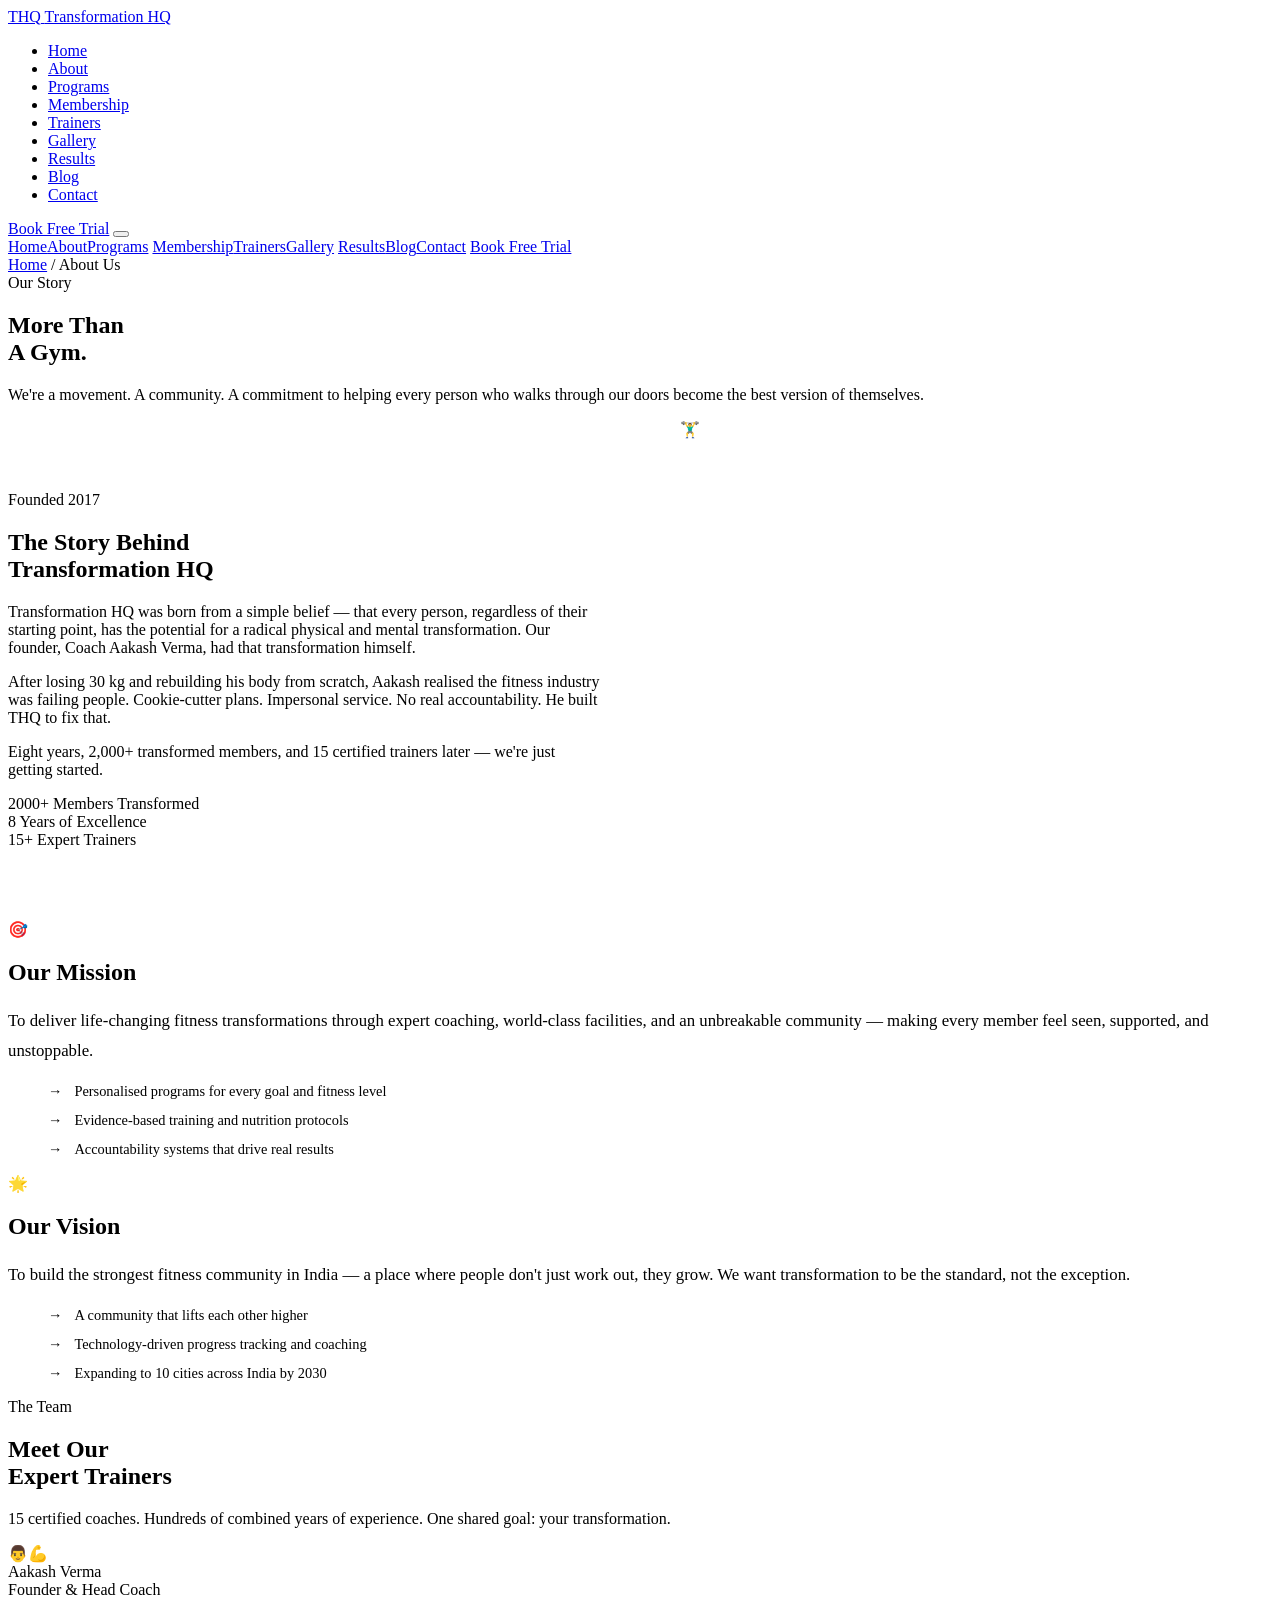
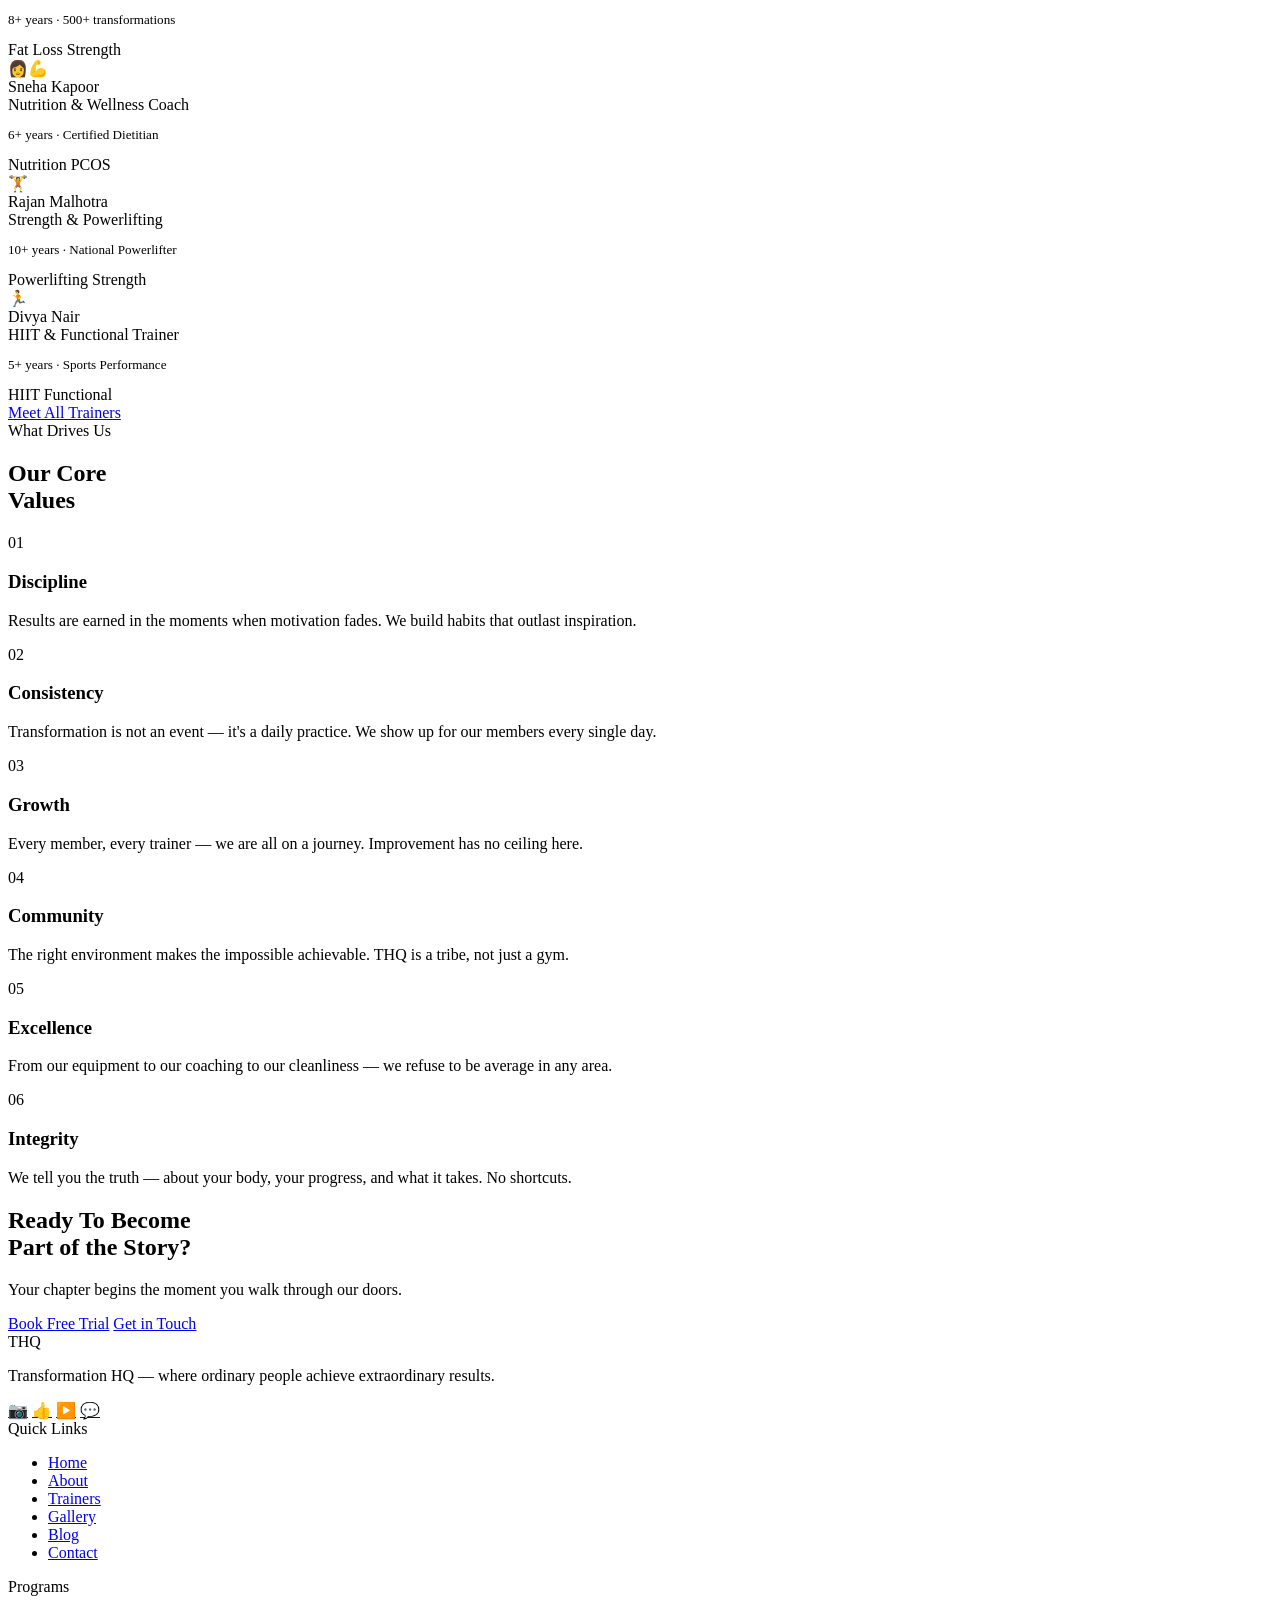
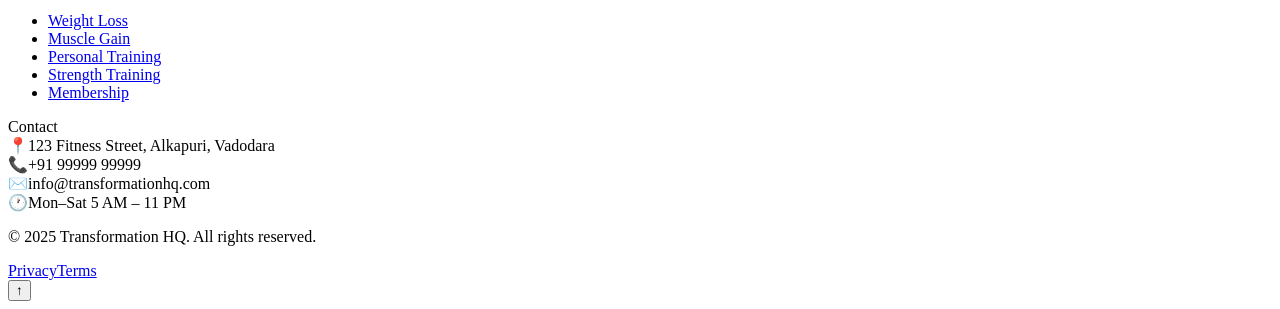
==== about.html @ ba591f8a "Add files via upload" ====
<!DOCTYPE html>
<html lang="en">
<head>
  <meta charset="UTF-8" />
  <meta name="viewport" content="width=device-width, initial-scale=1.0" />
  <meta name="description" content="Learn the story behind Transformation HQ — our mission, vision, trainers, and core values." />
  <title>About Us | Transformation HQ</title>
  <link rel="stylesheet" href="css/styles.css" />
  <link rel="stylesheet" href="css/animations.css" />
  <link rel="stylesheet" href="css/responsive.css" />
</head>
<body>

  <div id="scroll-progress"></div>

  <nav class="navbar" role="navigation">
    <div class="nav-inner">
      <a href="home.html" class="nav-logo">
        <span class="nav-logo-main">THQ</span>
        <span class="nav-logo-sub">Transformation HQ</span>
      </a>
      <ul class="nav-links">
        <li><a href="home.html">Home</a></li>
        <li><a href="about.html" class="active">About</a></li>
        <li><a href="programs.html">Programs</a></li>
        <li><a href="membership.html">Membership</a></li>
        <li><a href="trainers.html">Trainers</a></li>
        <li><a href="gallery.html">Gallery</a></li>
        <li><a href="testimonials.html">Results</a></li>
        <li><a href="blog.html">Blog</a></li>
        <li><a href="contact.html">Contact</a></li>
      </ul>
      <a href="free-trial.html" class="nav-cta">Book Free Trial</a>
      <button class="nav-toggle" id="nav-toggle" aria-label="Open menu"><span></span><span></span><span></span></button>
    </div>
  </nav>

  <div class="nav-mobile" id="nav-mobile">
    <a href="home.html">Home</a><a href="about.html">About</a><a href="programs.html">Programs</a>
    <a href="membership.html">Membership</a><a href="trainers.html">Trainers</a><a href="gallery.html">Gallery</a>
    <a href="testimonials.html">Results</a><a href="blog.html">Blog</a><a href="contact.html">Contact</a>
    <a href="free-trial.html" class="nav-cta-mobile">Book Free Trial</a>
  </div>

  <main>

    <!-- Page Hero -->
    <section class="page-hero" aria-label="About us">
      <div class="container">
        <div class="breadcrumb">
          <a href="home.html">Home</a>
          <span class="breadcrumb-sep">/</span>
          <span>About Us</span>
        </div>
        <div class="page-hero-eyebrow">Our Story</div>
        <h1 class="reveal">More Than<br/><span class="text-gold">A Gym.</span></h1>
        <p class="reveal delay-100">We're a movement. A community. A commitment to helping every person who walks through our doors become the best version of themselves.</p>
      </div>
    </section>

    <!-- Our Story -->
    <section class="section" aria-label="Our story">
      <div class="container">
        <div class="about-story-grid">
          <div class="reveal-left">
            <div class="eyebrow">Founded 2017</div>
            <h2 class="heading-xl mb-24">The Story Behind<br/><span class="text-gold">Transformation HQ</span></h2>
            <p class="text-muted mb-16">Transformation HQ was born from a simple belief — that every person, regardless of their starting point, has the potential for a radical physical and mental transformation. Our founder, Coach Aakash Verma, had that transformation himself.</p>
            <p class="text-muted mb-16">After losing 30 kg and rebuilding his body from scratch, Aakash realised the fitness industry was failing people. Cookie-cutter plans. Impersonal service. No real accountability. He built THQ to fix that.</p>
            <p class="text-muted mb-32">Eight years, 2,000+ transformed members, and 15 certified trainers later — we're just getting started.</p>
            <div class="stats-bar">
              <div class="stat-item">
                <span class="stat-number text-gold" data-count="2000" data-suffix="+">2000+</span>
                <span class="stat-label">Members Transformed</span>
              </div>
              <div class="stat-item">
                <span class="stat-number text-gold" data-count="8">8</span>
                <span class="stat-label">Years of Excellence</span>
              </div>
              <div class="stat-item">
                <span class="stat-number text-gold" data-count="15" data-suffix="+">15+</span>
                <span class="stat-label">Expert Trainers</span>
              </div>
            </div>
          </div>

          <div class="reveal-right">
            <div class="img-placeholder" style="height:500px;border-radius:var(--radius-lg);">
              🏋️‍♂️
            </div>
          </div>
        </div>
      </div>
    </section>

    <!-- Mission & Vision -->
    <section class="section section--dark" aria-label="Mission and Vision">
      <div class="container">
        <div class="grid-2">
          <div class="card reveal-left" style="border-color:var(--gold-border);">
            <div class="icon-box">🎯</div>
            <h2 class="heading-lg mb-16 text-gold">Our Mission</h2>
            <p class="text-muted" style="font-size:1.05rem;line-height:1.8;">To deliver life-changing fitness transformations through expert coaching, world-class facilities, and an unbreakable community — making every member feel seen, supported, and unstoppable.</p>
            <div class="gold-divider mt-24"></div>
            <ul style="list-style:none;display:flex;flex-direction:column;gap:12px;margin-top:16px;">
              <li style="display:flex;gap:12px;align-items:flex-start;font-size:.9rem;color:var(--white-muted);">
                <span style="color:var(--gold);font-weight:700;">→</span>
                Personalised programs for every goal and fitness level
              </li>
              <li style="display:flex;gap:12px;align-items:flex-start;font-size:.9rem;color:var(--white-muted);">
                <span style="color:var(--gold);font-weight:700;">→</span>
                Evidence-based training and nutrition protocols
              </li>
              <li style="display:flex;gap:12px;align-items:flex-start;font-size:.9rem;color:var(--white-muted);">
                <span style="color:var(--gold);font-weight:700;">→</span>
                Accountability systems that drive real results
              </li>
            </ul>
          </div>

          <div class="card reveal-right" style="border-color:var(--gold-border);">
            <div class="icon-box">🌟</div>
            <h2 class="heading-lg mb-16 text-gold">Our Vision</h2>
            <p class="text-muted" style="font-size:1.05rem;line-height:1.8;">To build the strongest fitness community in India — a place where people don't just work out, they grow. We want transformation to be the standard, not the exception.</p>
            <div class="gold-divider mt-24"></div>
            <ul style="list-style:none;display:flex;flex-direction:column;gap:12px;margin-top:16px;">
              <li style="display:flex;gap:12px;align-items:flex-start;font-size:.9rem;color:var(--white-muted);">
                <span style="color:var(--gold);font-weight:700;">→</span>
                A community that lifts each other higher
              </li>
              <li style="display:flex;gap:12px;align-items:flex-start;font-size:.9rem;color:var(--white-muted);">
                <span style="color:var(--gold);font-weight:700;">→</span>
                Technology-driven progress tracking and coaching
              </li>
              <li style="display:flex;gap:12px;align-items:flex-start;font-size:.9rem;color:var(--white-muted);">
                <span style="color:var(--gold);font-weight:700;">→</span>
                Expanding to 10 cities across India by 2030
              </li>
            </ul>
          </div>
        </div>
      </div>
    </section>

    <!-- Meet the Trainers Preview -->
    <section class="section" aria-label="Meet our trainers">
      <div class="container">
        <div class="section-header centered">
          <div class="eyebrow">The Team</div>
          <h2 class="heading-xl reveal">Meet Our<br/><span class="text-gold">Expert Trainers</span></h2>
          <p class="reveal delay-100">15 certified coaches. Hundreds of combined years of experience. One shared goal: your transformation.</p>
        </div>

        <div class="grid-4 trainer-grid">
          <div class="trainer-card reveal">
            <div class="trainer-photo">
              <span>👨‍💪</span>
              <div class="trainer-photo-overlay"></div>
            </div>
            <div class="trainer-info">
              <div class="trainer-name">Aakash Verma</div>
              <div class="trainer-specialty">Founder & Head Coach</div>
              <p style="font-size:.82rem;color:var(--white-muted);">8+ years · 500+ transformations</p>
              <div class="trainer-tags">
                <span class="trainer-tag">Fat Loss</span>
                <span class="trainer-tag">Strength</span>
              </div>
            </div>
          </div>

          <div class="trainer-card reveal delay-100">
            <div class="trainer-photo">
              <span>👩‍💪</span>
              <div class="trainer-photo-overlay"></div>
            </div>
            <div class="trainer-info">
              <div class="trainer-name">Sneha Kapoor</div>
              <div class="trainer-specialty">Nutrition & Wellness Coach</div>
              <p style="font-size:.82rem;color:var(--white-muted);">6+ years · Certified Dietitian</p>
              <div class="trainer-tags">
                <span class="trainer-tag">Nutrition</span>
                <span class="trainer-tag">PCOS</span>
              </div>
            </div>
          </div>

          <div class="trainer-card reveal delay-200">
            <div class="trainer-photo">
              <span>🏋️</span>
              <div class="trainer-photo-overlay"></div>
            </div>
            <div class="trainer-info">
              <div class="trainer-name">Rajan Malhotra</div>
              <div class="trainer-specialty">Strength & Powerlifting</div>
              <p style="font-size:.82rem;color:var(--white-muted);">10+ years · National Powerlifter</p>
              <div class="trainer-tags">
                <span class="trainer-tag">Powerlifting</span>
                <span class="trainer-tag">Strength</span>
              </div>
            </div>
          </div>

          <div class="trainer-card reveal delay-300">
            <div class="trainer-photo">
              <span>🏃</span>
              <div class="trainer-photo-overlay"></div>
            </div>
            <div class="trainer-info">
              <div class="trainer-name">Divya Nair</div>
              <div class="trainer-specialty">HIIT & Functional Trainer</div>
              <p style="font-size:.82rem;color:var(--white-muted);">5+ years · Sports Performance</p>
              <div class="trainer-tags">
                <span class="trainer-tag">HIIT</span>
                <span class="trainer-tag">Functional</span>
              </div>
            </div>
          </div>
        </div>

        <div class="text-center mt-48">
          <a href="trainers.html" class="btn btn-primary">Meet All Trainers</a>
        </div>
      </div>
    </section>

    <!-- Core Values -->
    <section class="section section--dark" aria-label="Core Values">
      <div class="container">
        <div class="section-header centered">
          <div class="eyebrow">What Drives Us</div>
          <h2 class="heading-xl reveal">Our Core<br/><span class="text-gold">Values</span></h2>
        </div>

        <div class="about-values-grid grid-3">
          <div class="value-card reveal">
            <div class="value-number">01</div>
            <div class="value-content">
              <h3>Discipline</h3>
              <p>Results are earned in the moments when motivation fades. We build habits that outlast inspiration.</p>
            </div>
          </div>
          <div class="value-card reveal delay-100">
            <div class="value-number">02</div>
            <div class="value-content">
              <h3>Consistency</h3>
              <p>Transformation is not an event — it's a daily practice. We show up for our members every single day.</p>
            </div>
          </div>
          <div class="value-card reveal delay-200">
            <div class="value-number">03</div>
            <div class="value-content">
              <h3>Growth</h3>
              <p>Every member, every trainer — we are all on a journey. Improvement has no ceiling here.</p>
            </div>
          </div>
          <div class="value-card reveal delay-100">
            <div class="value-number">04</div>
            <div class="value-content">
              <h3>Community</h3>
              <p>The right environment makes the impossible achievable. THQ is a tribe, not just a gym.</p>
            </div>
          </div>
          <div class="value-card reveal delay-200">
            <div class="value-number">05</div>
            <div class="value-content">
              <h3>Excellence</h3>
              <p>From our equipment to our coaching to our cleanliness — we refuse to be average in any area.</p>
            </div>
          </div>
          <div class="value-card reveal delay-300">
            <div class="value-number">06</div>
            <div class="value-content">
              <h3>Integrity</h3>
              <p>We tell you the truth — about your body, your progress, and what it takes. No shortcuts.</p>
            </div>
          </div>
        </div>
      </div>
    </section>

    <!-- CTA -->
    <section class="section">
      <div class="container">
        <div class="cta-section reveal-scale">
          <h2 class="heading-xl mb-16">Ready To Become<br/><span class="text-gold">Part of the Story?</span></h2>
          <p class="text-muted mb-32">Your chapter begins the moment you walk through our doors.</p>
          <div class="btn-group" style="justify-content:center;">
            <a href="free-trial.html" class="btn btn-primary btn-lg">Book Free Trial</a>
            <a href="contact.html" class="btn btn-outline btn-lg">Get in Touch</a>
          </div>
        </div>
      </div>
    </section>

  </main>

  <footer class="footer">
    <div class="container">
      <div class="footer-grid">
        <div>
          <div class="footer-brand-name">THQ</div>
          <p class="footer-brand-desc">Transformation HQ — where ordinary people achieve extraordinary results.</p>
          <div class="footer-social">
            <a href="#" class="social-btn" aria-label="Instagram">📷</a>
            <a href="#" class="social-btn" aria-label="Facebook">👍</a>
            <a href="#" class="social-btn" aria-label="YouTube">▶️</a>
            <a href="#" class="social-btn" aria-label="WhatsApp">💬</a>
          </div>
        </div>
        <div>
          <div class="footer-heading">Quick Links</div>
          <ul class="footer-links">
            <li><a href="home.html">Home</a></li><li><a href="about.html">About</a></li>
            <li><a href="trainers.html">Trainers</a></li><li><a href="gallery.html">Gallery</a></li>
            <li><a href="blog.html">Blog</a></li><li><a href="contact.html">Contact</a></li>
          </ul>
        </div>
        <div>
          <div class="footer-heading">Programs</div>
          <ul class="footer-links">
            <li><a href="programs.html">Weight Loss</a></li><li><a href="programs.html">Muscle Gain</a></li>
            <li><a href="programs.html">Personal Training</a></li><li><a href="programs.html">Strength Training</a></li>
            <li><a href="membership.html">Membership</a></li>
          </ul>
        </div>
        <div>
          <div class="footer-heading">Contact</div>
          <div class="footer-contact-item"><span>📍</span><span>123 Fitness Street, Alkapuri, Vadodara</span></div>
          <div class="footer-contact-item"><span>📞</span><span>+91 99999 99999</span></div>
          <div class="footer-contact-item"><span>✉️</span><span>info@transformationhq.com</span></div>
          <div class="footer-contact-item"><span>🕐</span><span>Mon–Sat 5 AM – 11 PM</span></div>
        </div>
      </div>
      <div class="footer-bottom">
        <p class="footer-copyright">&copy; 2025 Transformation HQ. All rights reserved.</p>
        <div class="footer-legal"><a href="#">Privacy</a><a href="#">Terms</a></div>
      </div>
    </div>
  </footer>

  <button id="back-to-top" aria-label="Back to top">↑</button>

  <style>
    .about-story-grid { display: grid; grid-template-columns: 1fr 1fr; gap: 80px; align-items: center; }
    @media (max-width: 1024px) { .about-story-grid { grid-template-columns: 1fr; } }
  </style>

  <script src="js/main.js"></script>
  <script src="js/animations.js"></script>
</body>
</html>
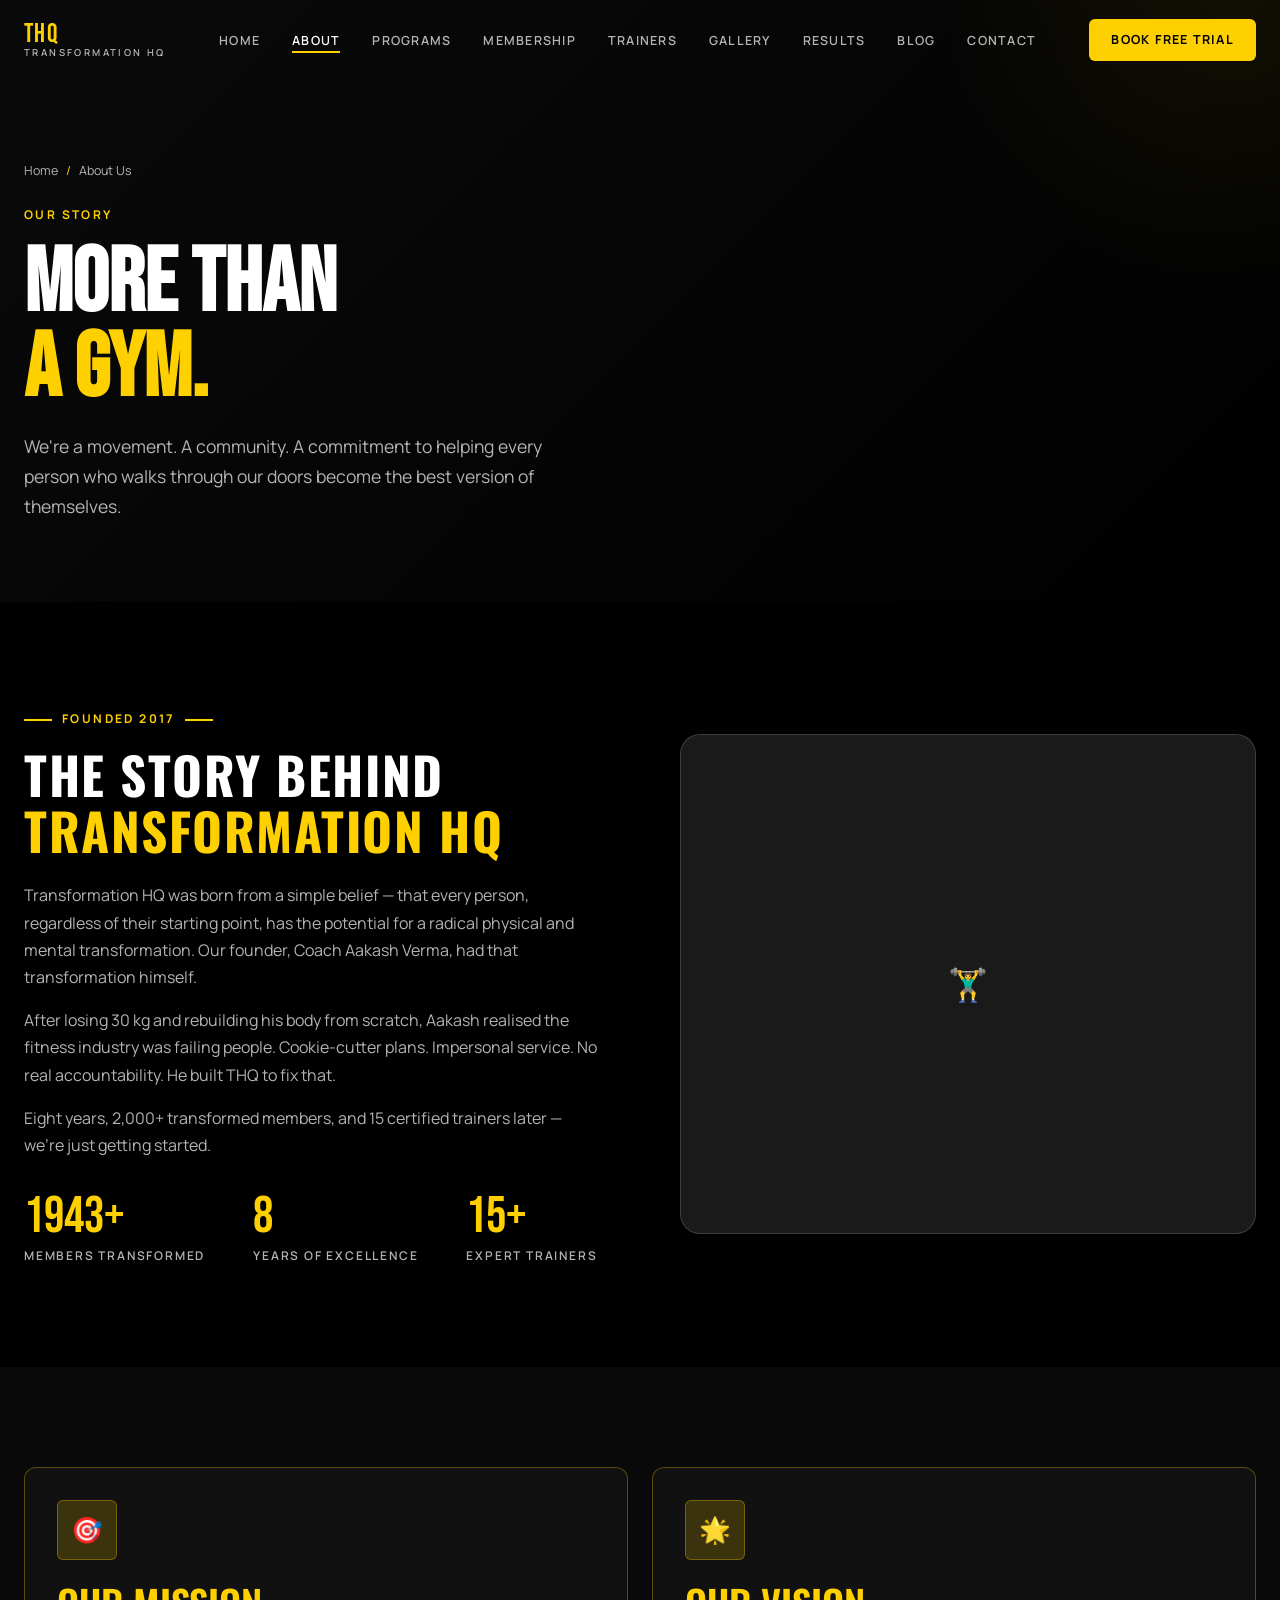
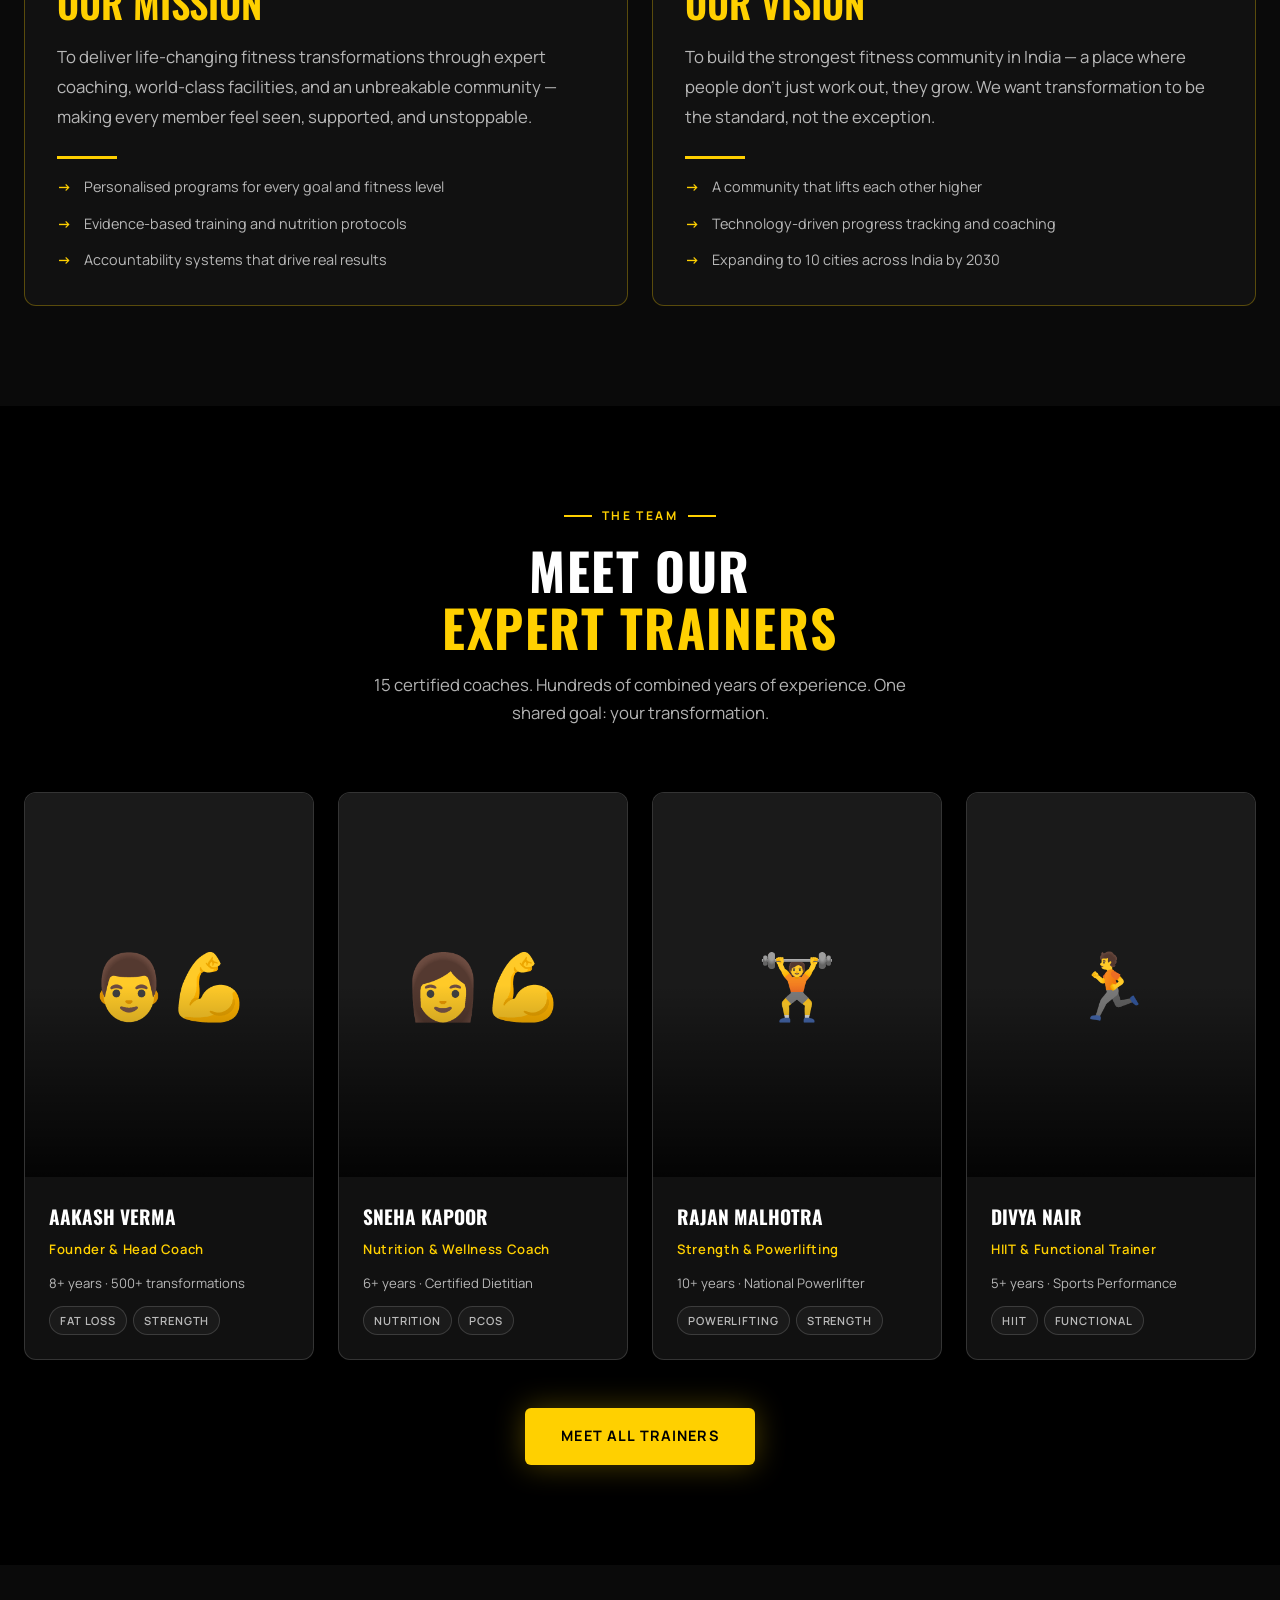
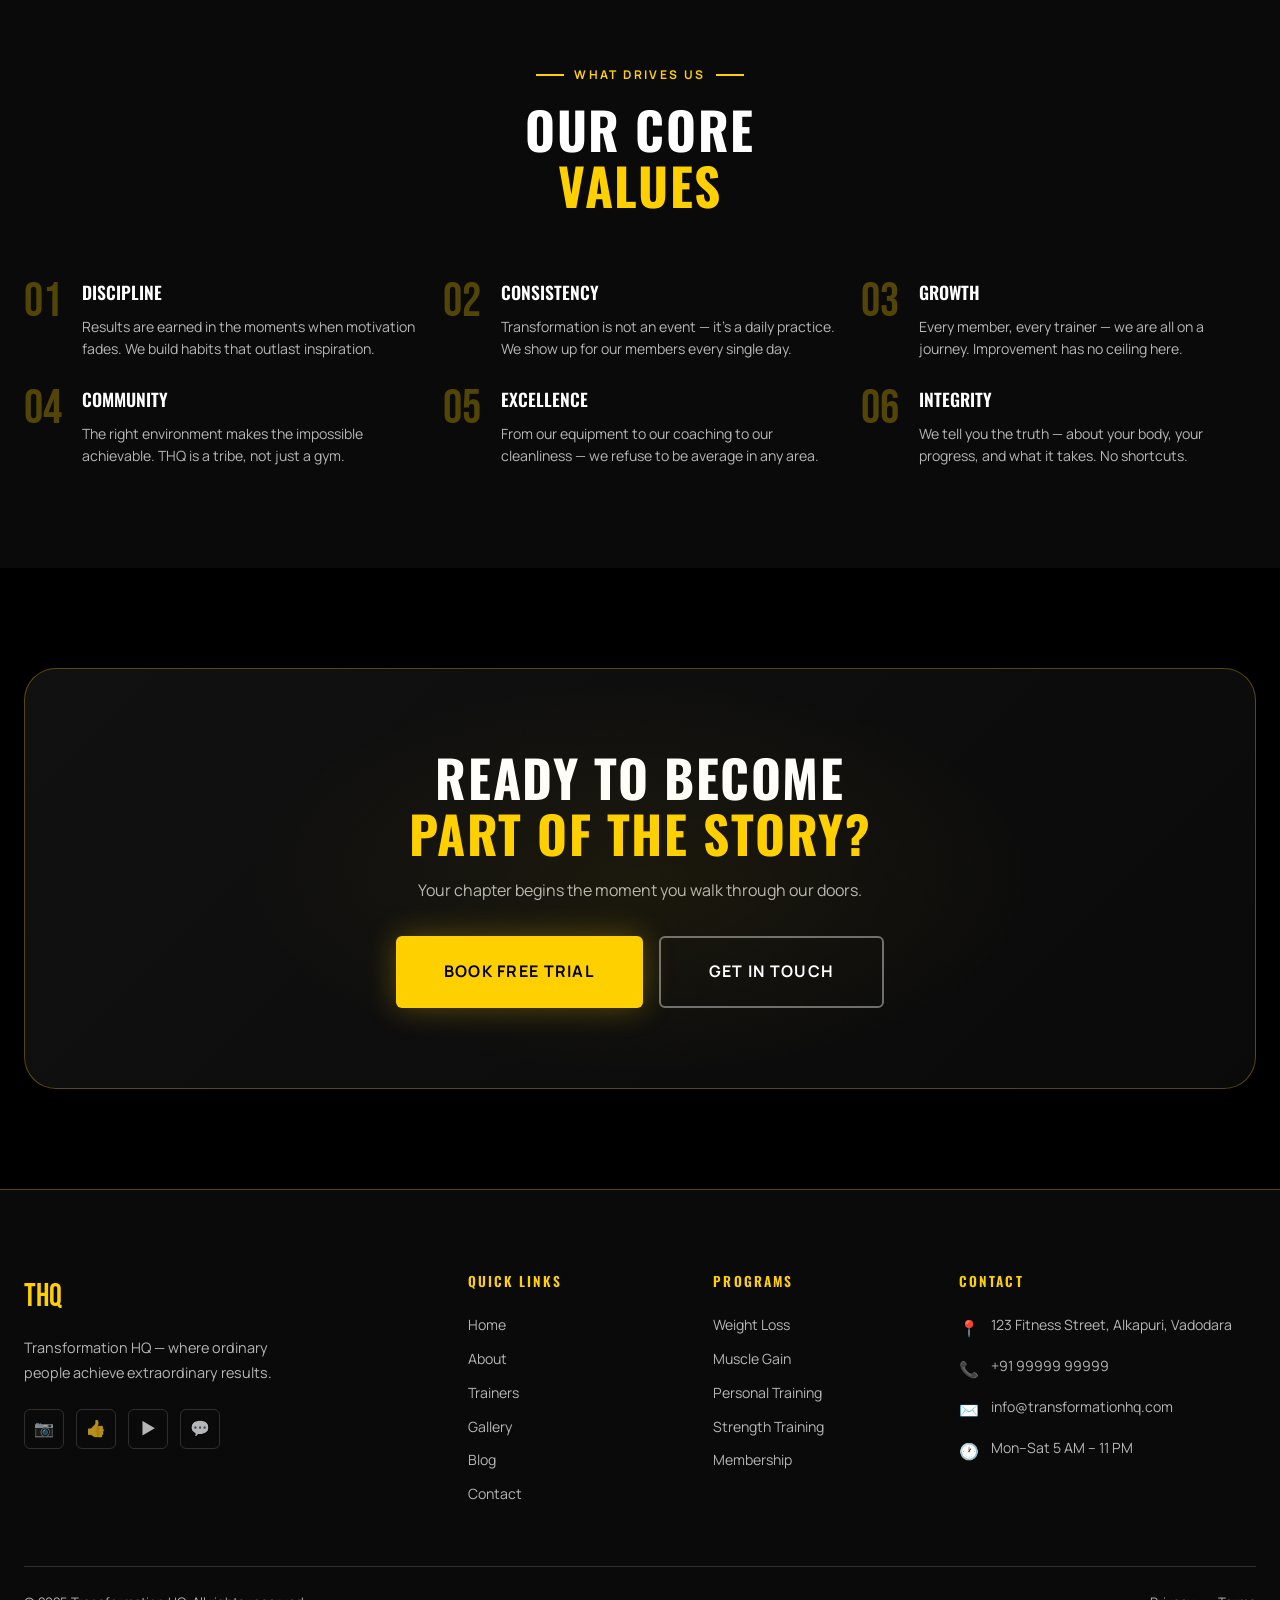
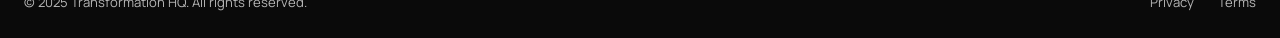
==== commit e40dc950: "Update about.html" ====
--- a/about.html
+++ b/about.html
@@ -5,9 +5,8 @@
   <meta name="viewport" content="width=device-width, initial-scale=1.0" />
   <meta name="description" content="Learn the story behind Transformation HQ — our mission, vision, trainers, and core values." />
   <title>About Us | Transformation HQ</title>
-  <link rel="stylesheet" href="css/styles.css" />
-  <link rel="stylesheet" href="css/animations.css" />
-  <link rel="stylesheet" href="css/responsive.css" />
+  <link rel="stylesheet" href="style.css" />
+  
 </head>
 <body>
 
@@ -345,7 +344,7 @@
     @media (max-width: 1024px) { .about-story-grid { grid-template-columns: 1fr; } }
   </style>
 
-  <script src="js/main.js"></script>
-  <script src="js/animations.js"></script>
+  <script src="main.js"></script>
+ 
 </body>
-</html>+</html>
--- a/style.css
+++ b/style.css
@@ -0,0 +1,2611 @@
+/* ============================================================
+   TRANSFORMATION HQ — MAIN STYLES
+   Design System: Black × Gold × Power
+   ============================================================ */
+
+/* ---- Google Fonts Import ---- */
+@import url('https://fonts.googleapis.com/css2?family=Bebas+Neue&family=Oswald:wght@300;400;500;600;700&family=Inter:wght@300;400;500;600;700&family=Manrope:wght@300;400;500;600;700;800&display=swap');
+
+/* ---- Design Tokens ---- */
+:root {
+  --gold:        #FFD000;
+  --gold-deep:   #FFC107;
+  --gold-glow:   rgba(255, 208, 0, 0.18);
+  --gold-border: rgba(255, 208, 0, 0.3);
+  --black:       #000000;
+  --black-soft:  #0A0A0A;
+  --black-card:  #111111;
+  --black-mid:   #1A1A1A;
+  --white:       #FFFFFF;
+  --white-muted: rgba(255, 255, 255, 0.7);
+  --white-dim:   rgba(255, 255, 255, 0.15);
+
+  --font-display: 'Bebas Neue', 'Oswald', sans-serif;
+  --font-heading: 'Oswald', sans-serif;
+  --font-body:    'Manrope', 'Inter', sans-serif;
+
+  --radius-sm:  6px;
+  --radius-md:  12px;
+  --radius-lg:  20px;
+  --radius-xl:  32px;
+
+  --shadow-gold: 0 0 40px rgba(255, 208, 0, 0.25);
+  --shadow-card: 0 8px 40px rgba(0, 0, 0, 0.6);
+
+  --transition: 0.3s cubic-bezier(0.4, 0, 0.2, 1);
+  --transition-slow: 0.6s cubic-bezier(0.4, 0, 0.2, 1);
+
+  --max-width: 1280px;
+  --nav-height: 80px;
+}
+
+/* ---- Reset & Base ---- */
+*, *::before, *::after {
+  box-sizing: border-box;
+  margin: 0;
+  padding: 0;
+}
+
+html {
+  scroll-behavior: smooth;
+  font-size: 16px;
+}
+
+body {
+  background-color: var(--black);
+  color: var(--white);
+  font-family: var(--font-body);
+  font-size: 1rem;
+  line-height: 1.7;
+  overflow-x: hidden;
+  -webkit-font-smoothing: antialiased;
+}
+
+img {
+  display: block;
+  max-width: 100%;
+  height: auto;
+}
+
+a {
+  color: inherit;
+  text-decoration: none;
+}
+
+ul {
+  list-style: none;
+}
+
+button {
+  cursor: pointer;
+  border: none;
+  background: none;
+  font-family: var(--font-body);
+}
+
+/* ---- Selection ---- */
+::selection {
+  background: var(--gold);
+  color: var(--black);
+}
+
+/* ---- Scrollbar ---- */
+::-webkit-scrollbar {
+  width: 6px;
+}
+
+::-webkit-scrollbar-track {
+  background: var(--black);
+}
+
+::-webkit-scrollbar-thumb {
+  background: var(--gold);
+  border-radius: 3px;
+}
+
+/* ---- Layout ---- */
+.container {
+  width: 100%;
+  max-width: var(--max-width);
+  margin: 0 auto;
+  padding: 0 24px;
+}
+
+.section {
+  padding: 100px 0;
+}
+
+.section--dark {
+  background-color: var(--black-soft);
+}
+
+.section--card {
+  background-color: var(--black-card);
+}
+
+/* ---- Typography ---- */
+.display-xl {
+  font-family: var(--font-display);
+  font-size: clamp(3.5rem, 9vw, 8rem);
+  line-height: 0.95;
+  letter-spacing: 0.02em;
+  text-transform: uppercase;
+}
+
+.display-lg {
+  font-family: var(--font-display);
+  font-size: clamp(2.5rem, 6vw, 5.5rem);
+  line-height: 1;
+  letter-spacing: 0.02em;
+  text-transform: uppercase;
+}
+
+.heading-xl {
+  font-family: var(--font-heading);
+  font-size: clamp(2rem, 4vw, 3.5rem);
+  font-weight: 700;
+  line-height: 1.1;
+  text-transform: uppercase;
+  letter-spacing: 0.03em;
+}
+
+.heading-lg {
+  font-family: var(--font-heading);
+  font-size: clamp(1.6rem, 3vw, 2.5rem);
+  font-weight: 600;
+  line-height: 1.2;
+  text-transform: uppercase;
+}
+
+.heading-md {
+  font-family: var(--font-heading);
+  font-size: clamp(1.2rem, 2vw, 1.6rem);
+  font-weight: 600;
+  text-transform: uppercase;
+  letter-spacing: 0.05em;
+}
+
+.text-gold {
+  color: var(--gold);
+}
+
+.text-muted {
+  color: var(--white-muted);
+}
+
+.text-center {
+  text-align: center;
+}
+
+.eyebrow {
+  font-family: var(--font-body);
+  font-size: 0.75rem;
+  font-weight: 700;
+  letter-spacing: 0.2em;
+  text-transform: uppercase;
+  color: var(--gold);
+  display: inline-flex;
+  align-items: center;
+  gap: 10px;
+  margin-bottom: 16px;
+}
+
+.eyebrow::before,
+.eyebrow::after {
+  content: '';
+  display: block;
+  width: 28px;
+  height: 2px;
+  background: var(--gold);
+}
+
+/* ---- Section Header ---- */
+.section-header {
+  margin-bottom: 64px;
+}
+
+.section-header.centered {
+  text-align: center;
+  display: flex;
+  flex-direction: column;
+  align-items: center;
+}
+
+.section-header p {
+  max-width: 560px;
+  color: var(--white-muted);
+  font-size: 1.05rem;
+  margin-top: 16px;
+}
+
+/* ---- Buttons ---- */
+.btn {
+  display: inline-flex;
+  align-items: center;
+  gap: 10px;
+  font-family: var(--font-body);
+  font-size: 0.9rem;
+  font-weight: 700;
+  letter-spacing: 0.08em;
+  text-transform: uppercase;
+  padding: 16px 36px;
+  border-radius: var(--radius-sm);
+  transition: var(--transition);
+  position: relative;
+  overflow: hidden;
+  white-space: nowrap;
+}
+
+.btn::before {
+  content: '';
+  position: absolute;
+  inset: 0;
+  background: rgba(255, 255, 255, 0.08);
+  opacity: 0;
+  transition: var(--transition);
+}
+
+.btn:hover::before {
+  opacity: 1;
+}
+
+.btn-primary {
+  background: var(--gold);
+  color: var(--black);
+  box-shadow: 0 0 30px rgba(255, 208, 0, 0.3);
+}
+
+.btn-primary:hover {
+  background: #ffe033;
+  box-shadow: 0 0 50px rgba(255, 208, 0, 0.5);
+  transform: translateY(-2px);
+}
+
+.btn-outline {
+  background: transparent;
+  color: var(--white);
+  border: 2px solid rgba(255, 255, 255, 0.4);
+}
+
+.btn-outline:hover {
+  border-color: var(--gold);
+  color: var(--gold);
+  transform: translateY(-2px);
+}
+
+.btn-gold-outline {
+  background: transparent;
+  color: var(--gold);
+  border: 2px solid var(--gold);
+}
+
+.btn-gold-outline:hover {
+  background: var(--gold);
+  color: var(--black);
+  box-shadow: var(--shadow-gold);
+  transform: translateY(-2px);
+}
+
+.btn-lg {
+  padding: 20px 48px;
+  font-size: 1rem;
+}
+
+.btn-sm {
+  padding: 10px 24px;
+  font-size: 0.8rem;
+}
+
+.btn-group {
+  display: flex;
+  gap: 16px;
+  flex-wrap: wrap;
+}
+
+/* ---- Navbar ---- */
+.navbar {
+  position: fixed;
+  top: 0;
+  left: 0;
+  right: 0;
+  z-index: 1000;
+  height: var(--nav-height);
+  display: flex;
+  align-items: center;
+  transition: background var(--transition), box-shadow var(--transition);
+}
+
+.navbar.scrolled {
+  background: rgba(0, 0, 0, 0.95);
+  backdrop-filter: blur(20px);
+  -webkit-backdrop-filter: blur(20px);
+  box-shadow: 0 2px 40px rgba(0, 0, 0, 0.8);
+  border-bottom: 1px solid var(--gold-border);
+}
+
+.nav-inner {
+  display: flex;
+  align-items: center;
+  justify-content: space-between;
+  width: 100%;
+  max-width: var(--max-width);
+  margin: 0 auto;
+  padding: 0 24px;
+}
+
+.nav-logo {
+  display: flex;
+  flex-direction: column;
+  line-height: 1;
+}
+
+.nav-logo-main {
+  font-family: var(--font-display);
+  font-size: 1.6rem;
+  color: var(--gold);
+  letter-spacing: 0.05em;
+}
+
+.nav-logo-sub {
+  font-family: var(--font-body);
+  font-size: 0.6rem;
+  font-weight: 600;
+  letter-spacing: 0.25em;
+  text-transform: uppercase;
+  color: var(--white-muted);
+}
+
+.nav-links {
+  display: flex;
+  align-items: center;
+  gap: 8px;
+}
+
+.nav-links a {
+  font-family: var(--font-body);
+  font-size: 0.78rem;
+  font-weight: 600;
+  letter-spacing: 0.1em;
+  text-transform: uppercase;
+  color: var(--white-muted);
+  padding: 8px 12px;
+  border-radius: var(--radius-sm);
+  transition: var(--transition);
+  position: relative;
+}
+
+.nav-links a::after {
+  content: '';
+  position: absolute;
+  bottom: 4px;
+  left: 12px;
+  right: 12px;
+  height: 2px;
+  background: var(--gold);
+  transform: scaleX(0);
+  transition: var(--transition);
+}
+
+.nav-links a:hover,
+.nav-links a.active {
+  color: var(--white);
+}
+
+.nav-links a:hover::after,
+.nav-links a.active::after {
+  transform: scaleX(1);
+}
+
+.nav-cta {
+  font-family: var(--font-body);
+  font-size: 0.78rem;
+  font-weight: 700;
+  letter-spacing: 0.1em;
+  text-transform: uppercase;
+  color: var(--black);
+  background: var(--gold);
+  padding: 10px 22px;
+  border-radius: var(--radius-sm);
+  transition: var(--transition);
+}
+
+.nav-cta:hover {
+  background: #ffe033;
+  box-shadow: 0 0 30px rgba(255, 208, 0, 0.4);
+}
+
+.nav-toggle {
+  display: none;
+  flex-direction: column;
+  gap: 5px;
+  padding: 8px;
+  cursor: pointer;
+}
+
+.nav-toggle span {
+  display: block;
+  width: 26px;
+  height: 2px;
+  background: var(--white);
+  transition: var(--transition);
+  transform-origin: center;
+}
+
+.nav-toggle.open span:nth-child(1) {
+  transform: translateY(7px) rotate(45deg);
+}
+
+.nav-toggle.open span:nth-child(2) {
+  opacity: 0;
+}
+
+.nav-toggle.open span:nth-child(3) {
+  transform: translateY(-7px) rotate(-45deg);
+}
+
+.nav-mobile {
+  display: none;
+  position: fixed;
+  top: var(--nav-height);
+  left: 0;
+  right: 0;
+  background: rgba(0, 0, 0, 0.98);
+  backdrop-filter: blur(20px);
+  padding: 24px;
+  border-bottom: 1px solid var(--gold-border);
+  z-index: 999;
+}
+
+.nav-mobile.open {
+  display: block;
+}
+
+.nav-mobile a {
+  display: block;
+  font-family: var(--font-body);
+  font-size: 0.9rem;
+  font-weight: 600;
+  letter-spacing: 0.1em;
+  text-transform: uppercase;
+  color: var(--white-muted);
+  padding: 14px 0;
+  border-bottom: 1px solid var(--white-dim);
+  transition: var(--transition);
+}
+
+.nav-mobile a:hover {
+  color: var(--gold);
+  padding-left: 8px;
+}
+
+.nav-mobile .nav-cta-mobile {
+  display: block;
+  text-align: center;
+  margin-top: 16px;
+  background: var(--gold);
+  color: var(--black);
+  padding: 14px;
+  border-radius: var(--radius-sm);
+  font-weight: 700;
+}
+
+/* ---- Gold Divider ---- */
+.gold-divider {
+  width: 60px;
+  height: 3px;
+  background: var(--gold);
+  margin: 16px 0;
+}
+
+.gold-divider.centered {
+  margin: 16px auto;
+}
+
+/* ---- Cards ---- */
+.card {
+  background: var(--black-card);
+  border: 1px solid var(--white-dim);
+  border-radius: var(--radius-md);
+  padding: 32px;
+  transition: var(--transition);
+  position: relative;
+  overflow: hidden;
+}
+
+.card::before {
+  content: '';
+  position: absolute;
+  top: 0;
+  left: 0;
+  right: 0;
+  height: 3px;
+  background: var(--gold);
+  transform: scaleX(0);
+  transform-origin: left;
+  transition: var(--transition);
+}
+
+.card:hover {
+  border-color: var(--gold-border);
+  box-shadow: var(--shadow-gold);
+  transform: translateY(-4px);
+}
+
+.card:hover::before {
+  transform: scaleX(1);
+}
+
+/* ---- Glassmorphism Card ---- */
+.glass-card {
+  background: rgba(255, 255, 255, 0.04);
+  backdrop-filter: blur(20px);
+  -webkit-backdrop-filter: blur(20px);
+  border: 1px solid rgba(255, 255, 255, 0.1);
+  border-radius: var(--radius-md);
+  padding: 32px;
+}
+
+/* ---- Icon Box ---- */
+.icon-box {
+  width: 60px;
+  height: 60px;
+  background: var(--gold-glow);
+  border: 1px solid var(--gold-border);
+  border-radius: var(--radius-sm);
+  display: flex;
+  align-items: center;
+  justify-content: center;
+  font-size: 1.6rem;
+  margin-bottom: 20px;
+  transition: var(--transition);
+}
+
+.card:hover .icon-box {
+  background: var(--gold);
+}
+
+/* ---- Grid ---- */
+.grid-2 { display: grid; grid-template-columns: repeat(2, 1fr); gap: 24px; }
+.grid-3 { display: grid; grid-template-columns: repeat(3, 1fr); gap: 24px; }
+.grid-4 { display: grid; grid-template-columns: repeat(4, 1fr); gap: 24px; }
+
+/* ---- Placeholder Image ---- */
+.img-placeholder {
+  background: var(--black-mid);
+  border: 1px solid var(--white-dim);
+  border-radius: var(--radius-md);
+  display: flex;
+  align-items: center;
+  justify-content: center;
+  font-size: 2rem;
+  color: var(--gold);
+  overflow: hidden;
+  position: relative;
+}
+
+/* ---- Stats Bar ---- */
+.stats-bar {
+  display: flex;
+  gap: 48px;
+  flex-wrap: wrap;
+}
+
+.stat-item {
+  display: flex;
+  flex-direction: column;
+}
+
+.stat-number {
+  font-family: var(--font-display);
+  font-size: clamp(2rem, 4vw, 3.5rem);
+  color: var(--gold);
+  line-height: 1;
+}
+
+.stat-label {
+  font-size: 0.75rem;
+  font-weight: 600;
+  letter-spacing: 0.15em;
+  text-transform: uppercase;
+  color: var(--white-muted);
+  margin-top: 4px;
+}
+
+/* ---- Badge ---- */
+.badge {
+  display: inline-flex;
+  align-items: center;
+  gap: 6px;
+  font-size: 0.72rem;
+  font-weight: 700;
+  letter-spacing: 0.1em;
+  text-transform: uppercase;
+  padding: 6px 14px;
+  border-radius: 100px;
+  background: var(--gold-glow);
+  border: 1px solid var(--gold-border);
+  color: var(--gold);
+}
+
+/* ---- Star Rating ---- */
+.stars {
+  display: flex;
+  gap: 3px;
+  color: var(--gold);
+  font-size: 1rem;
+}
+
+/* ---- Form Elements ---- */
+.form-group {
+  display: flex;
+  flex-direction: column;
+  gap: 8px;
+}
+
+.form-label {
+  font-size: 0.8rem;
+  font-weight: 600;
+  letter-spacing: 0.1em;
+  text-transform: uppercase;
+  color: var(--white-muted);
+}
+
+.form-input,
+.form-select,
+.form-textarea {
+  background: var(--black-card);
+  border: 1px solid var(--white-dim);
+  border-radius: var(--radius-sm);
+  color: var(--white);
+  font-family: var(--font-body);
+  font-size: 0.95rem;
+  padding: 14px 18px;
+  transition: var(--transition);
+  outline: none;
+  width: 100%;
+}
+
+.form-input:focus,
+.form-select:focus,
+.form-textarea:focus {
+  border-color: var(--gold);
+  box-shadow: 0 0 0 3px rgba(255, 208, 0, 0.1);
+}
+
+.form-select {
+  appearance: none;
+  background-image: url("data:image/svg+xml,%3Csvg xmlns='http://www.w3.org/2000/svg' width='16' height='16' viewBox='0 0 24 24' fill='none' stroke='%23FFD000' stroke-width='2'%3E%3Cpath d='m6 9 6 6 6-6'/%3E%3C/svg%3E");
+  background-repeat: no-repeat;
+  background-position: right 16px center;
+  padding-right: 44px;
+}
+
+.form-select option {
+  background: var(--black-card);
+}
+
+.form-textarea {
+  resize: vertical;
+  min-height: 130px;
+}
+
+.form-grid {
+  display: grid;
+  grid-template-columns: 1fr 1fr;
+  gap: 20px;
+}
+
+/* ---- Footer ---- */
+.footer {
+  background: var(--black-soft);
+  border-top: 1px solid var(--gold-border);
+  padding: 80px 0 0;
+}
+
+.footer-grid {
+  display: grid;
+  grid-template-columns: 2fr 1fr 1fr 1.5fr;
+  gap: 48px;
+  margin-bottom: 60px;
+}
+
+.footer-brand-name {
+  font-family: var(--font-display);
+  font-size: 2rem;
+  color: var(--gold);
+  margin-bottom: 12px;
+}
+
+.footer-brand-desc {
+  color: var(--white-muted);
+  font-size: 0.9rem;
+  line-height: 1.7;
+  max-width: 280px;
+  margin-bottom: 24px;
+}
+
+.footer-social {
+  display: flex;
+  gap: 12px;
+}
+
+.social-btn {
+  width: 40px;
+  height: 40px;
+  border: 1px solid var(--white-dim);
+  border-radius: var(--radius-sm);
+  display: flex;
+  align-items: center;
+  justify-content: center;
+  font-size: 1rem;
+  transition: var(--transition);
+  color: var(--white-muted);
+}
+
+.social-btn:hover {
+  border-color: var(--gold);
+  background: var(--gold);
+  color: var(--black);
+  transform: translateY(-2px);
+}
+
+.footer-heading {
+  font-family: var(--font-heading);
+  font-size: 0.85rem;
+  font-weight: 600;
+  letter-spacing: 0.15em;
+  text-transform: uppercase;
+  color: var(--gold);
+  margin-bottom: 20px;
+}
+
+.footer-links {
+  display: flex;
+  flex-direction: column;
+  gap: 10px;
+}
+
+.footer-links a {
+  color: var(--white-muted);
+  font-size: 0.88rem;
+  transition: var(--transition);
+  display: flex;
+  align-items: center;
+  gap: 8px;
+}
+
+.footer-links a:hover {
+  color: var(--gold);
+  padding-left: 4px;
+}
+
+.footer-contact-item {
+  display: flex;
+  align-items: flex-start;
+  gap: 12px;
+  font-size: 0.88rem;
+  color: var(--white-muted);
+  margin-bottom: 12px;
+}
+
+.footer-contact-item span:first-child {
+  color: var(--gold);
+  font-size: 1rem;
+  flex-shrink: 0;
+  margin-top: 2px;
+}
+
+.newsletter-form {
+  display: flex;
+  gap: 8px;
+  margin-top: 12px;
+}
+
+.newsletter-input {
+  flex: 1;
+  background: var(--black-card);
+  border: 1px solid var(--white-dim);
+  border-radius: var(--radius-sm);
+  color: var(--white);
+  font-family: var(--font-body);
+  font-size: 0.85rem;
+  padding: 12px 16px;
+  outline: none;
+  transition: var(--transition);
+}
+
+.newsletter-input:focus {
+  border-color: var(--gold);
+}
+
+.newsletter-btn {
+  background: var(--gold);
+  color: var(--black);
+  border: none;
+  padding: 12px 16px;
+  border-radius: var(--radius-sm);
+  cursor: pointer;
+  font-size: 1rem;
+  transition: var(--transition);
+}
+
+.newsletter-btn:hover {
+  background: #ffe033;
+}
+
+.footer-bottom {
+  border-top: 1px solid var(--white-dim);
+  padding: 24px 0;
+  display: flex;
+  align-items: center;
+  justify-content: space-between;
+  flex-wrap: wrap;
+  gap: 12px;
+}
+
+.footer-copyright {
+  font-size: 0.82rem;
+  color: var(--white-muted);
+}
+
+.footer-legal {
+  display: flex;
+  gap: 24px;
+}
+
+.footer-legal a {
+  font-size: 0.82rem;
+  color: var(--white-muted);
+  transition: var(--transition);
+}
+
+.footer-legal a:hover {
+  color: var(--gold);
+}
+
+/* ---- Gold Stripe ---- */
+.gold-stripe {
+  height: 3px;
+  background: linear-gradient(90deg, transparent, var(--gold), transparent);
+  margin: 60px 0;
+}
+
+/* ---- Section Divider with Text ---- */
+.section-divider {
+  display: flex;
+  align-items: center;
+  gap: 24px;
+  margin: 48px 0;
+}
+
+.section-divider::before,
+.section-divider::after {
+  content: '';
+  flex: 1;
+  height: 1px;
+  background: var(--white-dim);
+}
+
+/* ---- Scroll Progress ---- */
+#scroll-progress {
+  position: fixed;
+  top: 0;
+  left: 0;
+  height: 3px;
+  background: var(--gold);
+  z-index: 9999;
+  width: 0%;
+  transition: width 0.1s linear;
+}
+
+/* ---- Back to Top ---- */
+#back-to-top {
+  position: fixed;
+  bottom: 32px;
+  right: 32px;
+  width: 50px;
+  height: 50px;
+  background: var(--gold);
+  color: var(--black);
+  border: none;
+  border-radius: var(--radius-sm);
+  font-size: 1.2rem;
+  display: none;
+  align-items: center;
+  justify-content: center;
+  cursor: pointer;
+  box-shadow: var(--shadow-gold);
+  transition: var(--transition);
+  z-index: 990;
+}
+
+#back-to-top:hover {
+  transform: translateY(-4px);
+  background: #ffe033;
+}
+
+#back-to-top.visible {
+  display: flex;
+}
+
+/* ---- Page Hero ---- */
+.page-hero {
+  padding: calc(var(--nav-height) + 80px) 0 80px;
+  background: linear-gradient(135deg, var(--black-soft) 0%, var(--black) 100%);
+  position: relative;
+  overflow: hidden;
+}
+
+.page-hero::before {
+  content: '';
+  position: absolute;
+  top: -50%;
+  right: -20%;
+  width: 600px;
+  height: 600px;
+  background: radial-gradient(circle, rgba(255, 208, 0, 0.06) 0%, transparent 70%);
+  pointer-events: none;
+}
+
+.page-hero-eyebrow {
+  font-family: var(--font-body);
+  font-size: 0.75rem;
+  font-weight: 700;
+  letter-spacing: 0.2em;
+  text-transform: uppercase;
+  color: var(--gold);
+  margin-bottom: 16px;
+}
+
+.page-hero h1 {
+  font-family: var(--font-display);
+  font-size: clamp(3rem, 7vw, 6rem);
+  line-height: 0.95;
+  text-transform: uppercase;
+  margin-bottom: 20px;
+}
+
+.page-hero p {
+  color: var(--white-muted);
+  font-size: 1.1rem;
+  max-width: 560px;
+}
+
+/* ---- Utility ---- */
+.mt-8  { margin-top: 8px; }
+.mt-16 { margin-top: 16px; }
+.mt-24 { margin-top: 24px; }
+.mt-32 { margin-top: 32px; }
+.mt-48 { margin-top: 48px; }
+
+.mb-8  { margin-bottom: 8px; }
+.mb-16 { margin-bottom: 16px; }
+.mb-24 { margin-bottom: 24px; }
+.mb-32 { margin-bottom: 32px; }
+
+.hidden { display: none; }
+.flex   { display: flex; }
+.flex-center { display: flex; align-items: center; justify-content: center; }
+
+/* ---- Trainer Card ---- */
+.trainer-card {
+  background: var(--black-card);
+  border: 1px solid var(--white-dim);
+  border-radius: var(--radius-md);
+  overflow: hidden;
+  transition: var(--transition);
+}
+
+.trainer-card:hover {
+  border-color: var(--gold-border);
+  box-shadow: var(--shadow-gold);
+  transform: translateY(-4px);
+}
+
+.trainer-photo {
+  width: 100%;
+  aspect-ratio: 3/4;
+  background: var(--black-mid);
+  display: flex;
+  align-items: center;
+  justify-content: center;
+  font-size: 4rem;
+  position: relative;
+  overflow: hidden;
+}
+
+.trainer-photo-overlay {
+  position: absolute;
+  inset: 0;
+  background: linear-gradient(to top, rgba(0,0,0,0.85) 0%, transparent 50%);
+}
+
+.trainer-info {
+  padding: 24px;
+}
+
+.trainer-name {
+  font-family: var(--font-heading);
+  font-size: 1.2rem;
+  font-weight: 700;
+  text-transform: uppercase;
+  margin-bottom: 4px;
+}
+
+.trainer-specialty {
+  font-size: 0.82rem;
+  color: var(--gold);
+  font-weight: 600;
+  letter-spacing: 0.05em;
+  margin-bottom: 12px;
+}
+
+.trainer-tags {
+  display: flex;
+  gap: 6px;
+  flex-wrap: wrap;
+  margin-top: 12px;
+}
+
+.trainer-tag {
+  font-size: 0.7rem;
+  font-weight: 600;
+  letter-spacing: 0.08em;
+  text-transform: uppercase;
+  padding: 4px 10px;
+  background: var(--black-mid);
+  border: 1px solid var(--white-dim);
+  border-radius: 100px;
+  color: var(--white-muted);
+}
+
+/* ---- Modal ---- */
+.modal-overlay {
+  position: fixed;
+  inset: 0;
+  background: rgba(0, 0, 0, 0.9);
+  backdrop-filter: blur(8px);
+  z-index: 2000;
+  display: flex;
+  align-items: center;
+  justify-content: center;
+  padding: 24px;
+  opacity: 0;
+  visibility: hidden;
+  transition: var(--transition);
+}
+
+.modal-overlay.open {
+  opacity: 1;
+  visibility: visible;
+}
+
+.modal {
+  background: var(--black-card);
+  border: 1px solid var(--gold-border);
+  border-radius: var(--radius-lg);
+  padding: 48px;
+  max-width: 700px;
+  width: 100%;
+  max-height: 90vh;
+  overflow-y: auto;
+  transform: scale(0.92) translateY(20px);
+  transition: var(--transition);
+}
+
+.modal-overlay.open .modal {
+  transform: scale(1) translateY(0);
+}
+
+.modal-close {
+  width: 36px;
+  height: 36px;
+  background: var(--black-mid);
+  border: 1px solid var(--white-dim);
+  border-radius: var(--radius-sm);
+  color: var(--white-muted);
+  font-size: 1.2rem;
+  display: flex;
+  align-items: center;
+  justify-content: center;
+  cursor: pointer;
+  transition: var(--transition);
+  float: right;
+}
+
+.modal-close:hover {
+  background: var(--gold);
+  color: var(--black);
+  border-color: var(--gold);
+}
+
+/* ---- Number Accent ---- */
+.number-accent {
+  font-family: var(--font-display);
+  font-size: 5rem;
+  color: var(--gold-glow);
+  line-height: 1;
+  position: absolute;
+  top: -10px;
+  right: 20px;
+  pointer-events: none;
+  user-select: none;
+}
+
+/* ---- Process Step ---- */
+.process-step {
+  position: relative;
+  text-align: center;
+  padding: 32px 24px;
+}
+
+.process-step-number {
+  font-family: var(--font-display);
+  font-size: 4rem;
+  color: var(--gold);
+  line-height: 1;
+  display: block;
+  margin-bottom: 12px;
+}
+
+.process-connector {
+  position: absolute;
+  top: 48px;
+  right: -50%;
+  width: 100%;
+  height: 2px;
+  background: linear-gradient(90deg, var(--gold), transparent);
+  pointer-events: none;
+}
+
+/* ---- Program Card ---- */
+.program-card {
+  background: var(--black-card);
+  border: 1px solid var(--white-dim);
+  border-radius: var(--radius-md);
+  overflow: hidden;
+  transition: var(--transition);
+}
+
+.program-card:hover {
+  border-color: var(--gold-border);
+  box-shadow: var(--shadow-gold);
+  transform: translateY(-6px);
+}
+
+.program-header {
+  padding: 32px;
+  background: linear-gradient(135deg, var(--black-mid), var(--black-card));
+  border-bottom: 1px solid var(--white-dim);
+  position: relative;
+  overflow: hidden;
+}
+
+.program-icon {
+  font-size: 2.5rem;
+  margin-bottom: 12px;
+}
+
+.program-body {
+  padding: 32px;
+}
+
+.program-features {
+  list-style: none;
+  display: flex;
+  flex-direction: column;
+  gap: 10px;
+  margin: 16px 0 24px;
+}
+
+.program-features li {
+  display: flex;
+  align-items: center;
+  gap: 10px;
+  font-size: 0.9rem;
+  color: var(--white-muted);
+}
+
+.program-features li::before {
+  content: '✓';
+  color: var(--gold);
+  font-weight: 700;
+  flex-shrink: 0;
+}
+
+/* ---- Pricing Card ---- */
+.pricing-card {
+  background: var(--black-card);
+  border: 1px solid var(--white-dim);
+  border-radius: var(--radius-md);
+  padding: 40px 32px;
+  position: relative;
+  transition: var(--transition);
+}
+
+.pricing-card.featured {
+  background: var(--black-mid);
+  border-color: var(--gold);
+  box-shadow: var(--shadow-gold);
+}
+
+.pricing-badge {
+  position: absolute;
+  top: -14px;
+  left: 50%;
+  transform: translateX(-50%);
+  background: var(--gold);
+  color: var(--black);
+  font-size: 0.7rem;
+  font-weight: 800;
+  letter-spacing: 0.15em;
+  text-transform: uppercase;
+  padding: 6px 20px;
+  border-radius: 100px;
+}
+
+.pricing-plan-name {
+  font-family: var(--font-heading);
+  font-size: 0.85rem;
+  font-weight: 700;
+  letter-spacing: 0.2em;
+  text-transform: uppercase;
+  color: var(--gold);
+  margin-bottom: 16px;
+}
+
+.pricing-price {
+  display: flex;
+  align-items: flex-start;
+  gap: 4px;
+  margin-bottom: 8px;
+}
+
+.pricing-currency {
+  font-family: var(--font-heading);
+  font-size: 1.5rem;
+  font-weight: 700;
+  color: var(--white-muted);
+  margin-top: 8px;
+}
+
+.pricing-amount {
+  font-family: var(--font-display);
+  font-size: 4rem;
+  color: var(--white);
+  line-height: 1;
+}
+
+.pricing-period {
+  font-size: 0.82rem;
+  color: var(--white-muted);
+  align-self: flex-end;
+  margin-bottom: 6px;
+}
+
+.pricing-features {
+  list-style: none;
+  display: flex;
+  flex-direction: column;
+  gap: 12px;
+  margin: 28px 0 32px;
+}
+
+.pricing-features li {
+  display: flex;
+  align-items: center;
+  gap: 12px;
+  font-size: 0.9rem;
+  color: var(--white-muted);
+}
+
+.pricing-features li.included {
+  color: var(--white);
+}
+
+.pricing-features li span:first-child {
+  width: 22px;
+  height: 22px;
+  border-radius: 50%;
+  display: flex;
+  align-items: center;
+  justify-content: center;
+  font-size: 0.75rem;
+  flex-shrink: 0;
+}
+
+.pricing-features li.included span:first-child {
+  background: var(--gold);
+  color: var(--black);
+}
+
+.pricing-features li:not(.included) span:first-child {
+  background: var(--black-mid);
+  color: var(--white-muted);
+}
+
+/* ---- Testimonial Card ---- */
+.testimonial-card {
+  background: var(--black-card);
+  border: 1px solid var(--white-dim);
+  border-radius: var(--radius-md);
+  padding: 32px;
+  transition: var(--transition);
+}
+
+.testimonial-card:hover {
+  border-color: var(--gold-border);
+}
+
+.testimonial-quote {
+  font-size: 1rem;
+  color: var(--white-muted);
+  line-height: 1.7;
+  margin: 16px 0 24px;
+  font-style: italic;
+}
+
+.testimonial-author {
+  display: flex;
+  align-items: center;
+  gap: 14px;
+}
+
+.testimonial-avatar {
+  width: 48px;
+  height: 48px;
+  border-radius: 50%;
+  background: var(--black-mid);
+  border: 2px solid var(--gold-border);
+  display: flex;
+  align-items: center;
+  justify-content: center;
+  font-size: 1.2rem;
+  flex-shrink: 0;
+}
+
+.testimonial-name {
+  font-weight: 700;
+  font-size: 0.95rem;
+}
+
+.testimonial-meta {
+  font-size: 0.8rem;
+  color: var(--gold);
+}
+
+/* ---- Blog Card ---- */
+.blog-card {
+  background: var(--black-card);
+  border: 1px solid var(--white-dim);
+  border-radius: var(--radius-md);
+  overflow: hidden;
+  transition: var(--transition);
+}
+
+.blog-card:hover {
+  border-color: var(--gold-border);
+  box-shadow: var(--shadow-card);
+  transform: translateY(-4px);
+}
+
+.blog-thumb {
+  aspect-ratio: 16/9;
+  background: var(--black-mid);
+  display: flex;
+  align-items: center;
+  justify-content: center;
+  font-size: 2.5rem;
+  border-bottom: 1px solid var(--white-dim);
+}
+
+.blog-body {
+  padding: 24px;
+}
+
+.blog-cat {
+  font-size: 0.7rem;
+  font-weight: 700;
+  letter-spacing: 0.15em;
+  text-transform: uppercase;
+  color: var(--gold);
+  margin-bottom: 10px;
+}
+
+.blog-title {
+  font-family: var(--font-heading);
+  font-size: 1.1rem;
+  font-weight: 600;
+  line-height: 1.3;
+  text-transform: uppercase;
+  margin-bottom: 10px;
+  transition: var(--transition);
+}
+
+.blog-card:hover .blog-title {
+  color: var(--gold);
+}
+
+.blog-excerpt {
+  font-size: 0.88rem;
+  color: var(--white-muted);
+  line-height: 1.6;
+  margin-bottom: 16px;
+}
+
+.blog-meta {
+  display: flex;
+  align-items: center;
+  justify-content: space-between;
+  font-size: 0.78rem;
+  color: var(--white-muted);
+  padding-top: 16px;
+  border-top: 1px solid var(--white-dim);
+}
+
+/* ---- Filter Tabs ---- */
+.filter-tabs {
+  display: flex;
+  gap: 8px;
+  flex-wrap: wrap;
+  margin-bottom: 40px;
+}
+
+.filter-tab {
+  font-family: var(--font-body);
+  font-size: 0.78rem;
+  font-weight: 700;
+  letter-spacing: 0.1em;
+  text-transform: uppercase;
+  padding: 10px 22px;
+  border-radius: var(--radius-sm);
+  border: 1px solid var(--white-dim);
+  background: transparent;
+  color: var(--white-muted);
+  cursor: pointer;
+  transition: var(--transition);
+}
+
+.filter-tab:hover,
+.filter-tab.active {
+  background: var(--gold);
+  border-color: var(--gold);
+  color: var(--black);
+}
+
+/* ---- Search Bar ---- */
+.search-bar {
+  display: flex;
+  gap: 12px;
+  margin-bottom: 32px;
+}
+
+.search-input {
+  flex: 1;
+  background: var(--black-card);
+  border: 1px solid var(--white-dim);
+  border-radius: var(--radius-sm);
+  color: var(--white);
+  font-family: var(--font-body);
+  font-size: 0.95rem;
+  padding: 14px 18px 14px 48px;
+  outline: none;
+  transition: var(--transition);
+  background-image: url("data:image/svg+xml,%3Csvg xmlns='http://www.w3.org/2000/svg' width='20' height='20' viewBox='0 0 24 24' fill='none' stroke='%23666' stroke-width='2'%3E%3Ccircle cx='11' cy='11' r='8'/%3E%3Cpath d='m21 21-4.35-4.35'/%3E%3C/svg%3E");
+  background-repeat: no-repeat;
+  background-position: 16px center;
+}
+
+.search-input:focus {
+  border-color: var(--gold);
+  box-shadow: 0 0 0 3px rgba(255, 208, 0, 0.1);
+}
+
+/* ---- CTA Section ---- */
+.cta-section {
+  background: linear-gradient(135deg, var(--black-card) 0%, var(--black-soft) 100%);
+  border: 1px solid var(--gold-border);
+  border-radius: var(--radius-xl);
+  padding: 80px;
+  text-align: center;
+  position: relative;
+  overflow: hidden;
+}
+
+.cta-section::before {
+  content: '';
+  position: absolute;
+  top: 50%;
+  left: 50%;
+  transform: translate(-50%, -50%);
+  width: 800px;
+  height: 400px;
+  background: radial-gradient(ellipse, rgba(255, 208, 0, 0.06) 0%, transparent 70%);
+  pointer-events: none;
+}
+
+/* ---- Before/After Card ---- */
+.transform-card {
+  background: var(--black-card);
+  border: 1px solid var(--white-dim);
+  border-radius: var(--radius-md);
+  overflow: hidden;
+  transition: var(--transition);
+}
+
+.transform-card:hover {
+  border-color: var(--gold-border);
+  box-shadow: var(--shadow-gold);
+}
+
+.transform-photos {
+  display: grid;
+  grid-template-columns: 1fr 1fr;
+}
+
+.transform-photo {
+  aspect-ratio: 3/4;
+  background: var(--black-mid);
+  display: flex;
+  align-items: center;
+  justify-content: center;
+  font-size: 2rem;
+  position: relative;
+}
+
+.transform-photo-label {
+  position: absolute;
+  bottom: 8px;
+  left: 50%;
+  transform: translateX(-50%);
+  font-size: 0.65rem;
+  font-weight: 800;
+  letter-spacing: 0.15em;
+  text-transform: uppercase;
+  padding: 4px 10px;
+  border-radius: 100px;
+}
+
+.transform-photo:first-child .transform-photo-label {
+  background: rgba(255, 255, 255, 0.15);
+  color: var(--white);
+}
+
+.transform-photo:last-child .transform-photo-label {
+  background: var(--gold);
+  color: var(--black);
+}
+
+.transform-info {
+  padding: 20px;
+  border-top: 1px solid var(--white-dim);
+}
+
+.transform-name {
+  font-weight: 700;
+  font-size: 0.95rem;
+  margin-bottom: 4px;
+}
+
+.transform-result {
+  font-size: 0.82rem;
+  color: var(--gold);
+  font-weight: 600;
+}
+
+/* ---- Breadcrumb ---- */
+.breadcrumb {
+  display: flex;
+  align-items: center;
+  gap: 8px;
+  font-size: 0.78rem;
+  color: var(--white-muted);
+  margin-bottom: 24px;
+}
+
+.breadcrumb a {
+  color: var(--white-muted);
+  transition: var(--transition);
+}
+
+.breadcrumb a:hover {
+  color: var(--gold);
+}
+
+.breadcrumb-sep {
+  color: var(--gold);
+}
+
+/* ---- Success Screen ---- */
+.success-screen {
+  text-align: center;
+  padding: 80px 40px;
+}
+
+.success-icon {
+  font-size: 4rem;
+  margin-bottom: 24px;
+  display: block;
+}
+
+/* ---- FAQ ---- */
+.faq-item {
+  border: 1px solid var(--white-dim);
+  border-radius: var(--radius-sm);
+  margin-bottom: 12px;
+  transition: var(--transition);
+  overflow: hidden;
+}
+
+.faq-item.open {
+  border-color: var(--gold-border);
+}
+
+.faq-question {
+  width: 100%;
+  background: var(--black-card);
+  border: none;
+  color: var(--white);
+  font-family: var(--font-body);
+  font-size: 0.95rem;
+  font-weight: 600;
+  text-align: left;
+  padding: 20px 24px;
+  cursor: pointer;
+  display: flex;
+  align-items: center;
+  justify-content: space-between;
+  gap: 16px;
+  transition: var(--transition);
+}
+
+.faq-question:hover {
+  color: var(--gold);
+}
+
+.faq-icon {
+  font-size: 1.2rem;
+  color: var(--gold);
+  transition: var(--transition);
+  flex-shrink: 0;
+}
+
+.faq-item.open .faq-icon {
+  transform: rotate(45deg);
+}
+
+.faq-answer {
+  background: var(--black-soft);
+  padding: 0 24px;
+  max-height: 0;
+  overflow: hidden;
+  transition: max-height var(--transition-slow), padding var(--transition);
+  font-size: 0.92rem;
+  color: var(--white-muted);
+  line-height: 1.7;
+}
+
+.faq-item.open .faq-answer {
+  max-height: 200px;
+  padding: 20px 24px;
+}
+
+/* ---- Map placeholder ---- */
+.map-placeholder {
+  background: var(--black-card);
+  border: 1px solid var(--white-dim);
+  border-radius: var(--radius-md);
+  height: 400px;
+  display: flex;
+  align-items: center;
+  justify-content: center;
+  flex-direction: column;
+  gap: 16px;
+  color: var(--white-muted);
+  font-size: 3rem;
+}
+
+/* ---- Value Card ---- */
+.value-card {
+  display: flex;
+  gap: 20px;
+  align-items: flex-start;
+}
+
+.value-number {
+  font-family: var(--font-display);
+  font-size: 3rem;
+  color: var(--gold-border);
+  line-height: 1;
+  flex-shrink: 0;
+}
+
+.value-content h3 {
+  font-family: var(--font-heading);
+  font-size: 1.1rem;
+  font-weight: 600;
+  text-transform: uppercase;
+  margin-bottom: 8px;
+}
+
+.value-content p {
+  font-size: 0.88rem;
+  color: var(--white-muted);
+  line-height: 1.6;
+}
+
+/* ============================================================
+   TRANSFORMATION HQ — RESPONSIVE STYLES
+   ============================================================ */
+
+/* ---- Large Desktop (1280px+) already handled by max-width ---- */
+
+/* ---- Tablet & Small Desktop (1024px) ---- */
+@media (max-width: 1024px) {
+  :root {
+    --nav-height: 72px;
+  }
+
+  .grid-4 {
+    grid-template-columns: repeat(2, 1fr);
+  }
+
+  .footer-grid {
+    grid-template-columns: 1fr 1fr;
+    gap: 36px;
+  }
+
+  .footer-brand-desc {
+    max-width: 100%;
+  }
+
+  .cta-section {
+    padding: 60px 48px;
+  }
+
+  .hero-content-wrapper {
+    grid-template-columns: 1fr;
+    gap: 40px;
+  }
+
+  .hero-visual {
+    display: none;
+  }
+
+  .programs-featured {
+    grid-template-columns: repeat(2, 1fr);
+  }
+
+  .trainer-grid {
+    grid-template-columns: repeat(2, 1fr);
+  }
+
+  .about-story-grid {
+    grid-template-columns: 1fr;
+  }
+
+  .form-grid {
+    grid-template-columns: 1fr;
+  }
+
+  .contact-grid {
+    grid-template-columns: 1fr;
+  }
+}
+
+/* ---- Tablet (768px) ---- */
+@media (max-width: 768px) {
+  .section {
+    padding: 72px 0;
+  }
+
+  .nav-links,
+  .nav-cta {
+    display: none;
+  }
+
+  .nav-toggle {
+    display: flex;
+  }
+
+  .grid-2,
+  .grid-3 {
+    grid-template-columns: 1fr;
+  }
+
+  .grid-4 {
+    grid-template-columns: 1fr 1fr;
+  }
+
+  .stats-bar {
+    gap: 32px;
+  }
+
+  .hero-stats {
+    flex-wrap: wrap;
+    gap: 24px;
+  }
+
+  .section-header {
+    margin-bottom: 40px;
+  }
+
+  .btn-group {
+    flex-direction: column;
+    align-items: flex-start;
+  }
+
+  .cta-section {
+    padding: 48px 24px;
+    border-radius: var(--radius-lg);
+  }
+
+  .cta-section .btn-group {
+    align-items: center;
+    justify-content: center;
+  }
+
+  .footer-grid {
+    grid-template-columns: 1fr;
+    gap: 32px;
+  }
+
+  .footer-bottom {
+    flex-direction: column;
+    text-align: center;
+  }
+
+  .footer-legal {
+    justify-content: center;
+  }
+
+  .programs-grid {
+    grid-template-columns: 1fr;
+  }
+
+  .pricing-grid {
+    grid-template-columns: 1fr;
+  }
+
+  .pricing-card.featured {
+    order: -1;
+  }
+
+  .testimonials-grid {
+    grid-template-columns: 1fr;
+  }
+
+  .blog-grid {
+    grid-template-columns: 1fr;
+  }
+
+  .gallery-grid {
+    grid-template-columns: 1fr 1fr;
+  }
+
+  .transform-grid {
+    grid-template-columns: 1fr;
+  }
+
+  .trainer-grid {
+    grid-template-columns: 1fr;
+  }
+
+  .modal {
+    padding: 32px 24px;
+  }
+
+  .newsletter-form {
+    flex-direction: column;
+  }
+
+  .page-hero h1 {
+    font-size: clamp(2.5rem, 10vw, 4rem);
+  }
+
+  .hero-headline {
+    font-size: clamp(3rem, 11vw, 5.5rem);
+  }
+
+  .values-grid {
+    grid-template-columns: 1fr;
+  }
+
+  .about-values-grid {
+    grid-template-columns: 1fr;
+  }
+
+  .process-grid {
+    grid-template-columns: 1fr 1fr;
+  }
+
+  .process-connector {
+    display: none;
+  }
+
+  .filter-tabs {
+    gap: 6px;
+  }
+
+  .filter-tab {
+    font-size: 0.72rem;
+    padding: 8px 16px;
+  }
+
+  .trainer-detail-grid {
+    grid-template-columns: 1fr;
+  }
+}
+
+/* ---- Mobile (480px) ---- */
+@media (max-width: 480px) {
+  :root {
+    --nav-height: 64px;
+  }
+
+  .section {
+    padding: 56px 0;
+  }
+
+  .container {
+    padding: 0 16px;
+  }
+
+  .grid-4 {
+    grid-template-columns: 1fr;
+  }
+
+  .gallery-grid {
+    grid-template-columns: 1fr;
+  }
+
+  .process-grid {
+    grid-template-columns: 1fr;
+  }
+
+  .hero-eyebrow {
+    font-size: 0.68rem;
+  }
+
+  .hero-headline {
+    font-size: clamp(2.5rem, 13vw, 4rem);
+  }
+
+  .btn-lg {
+    padding: 16px 32px;
+  }
+
+  .stats-bar {
+    flex-direction: column;
+    gap: 20px;
+  }
+
+  .hero-stats {
+    flex-direction: column;
+  }
+
+  .stat-number {
+    font-size: clamp(1.8rem, 7vw, 2.5rem);
+  }
+
+  #back-to-top {
+    bottom: 20px;
+    right: 20px;
+    width: 44px;
+    height: 44px;
+  }
+
+  .cta-section {
+    padding: 40px 16px;
+  }
+
+  .search-bar {
+    flex-direction: column;
+  }
+
+  .modal {
+    padding: 24px 16px;
+  }
+
+  .form-grid {
+    grid-template-columns: 1fr;
+  }
+
+  .footer-social {
+    flex-wrap: wrap;
+  }
+}
+
+/* ---- Very Small (360px) ---- */
+@media (max-width: 360px) {
+  .btn {
+    padding: 14px 24px;
+    font-size: 0.82rem;
+  }
+
+  .hero-headline {
+    font-size: 2.5rem;
+  }
+}
+
+/* ---- Reduced Motion ---- */
+@media (prefers-reduced-motion: reduce) {
+  *,
+  *::before,
+  *::after {
+    animation-duration: 0.01ms !important;
+    animation-iteration-count: 1 !important;
+    transition-duration: 0.01ms !important;
+  }
+
+  html {
+    scroll-behavior: auto;
+  }
+}
+
+/* ---- Print ---- */
+@media print {
+  .navbar,
+  .nav-mobile,
+  #scroll-progress,
+  #back-to-top,
+  .footer {
+    display: none;
+  }
+
+  body {
+    background: white;
+    color: black;
+  }
+}
+
+/* ============================================================
+   TRANSFORMATION HQ — ANIMATIONS
+   ============================================================ */
+
+/* ---- Keyframes ---- */
+
+@keyframes fadeInUp {
+  from {
+    opacity: 0;
+    transform: translateY(40px);
+  }
+  to {
+    opacity: 1;
+    transform: translateY(0);
+  }
+}
+
+@keyframes fadeInDown {
+  from {
+    opacity: 0;
+    transform: translateY(-30px);
+  }
+  to {
+    opacity: 1;
+    transform: translateY(0);
+  }
+}
+
+@keyframes fadeInLeft {
+  from {
+    opacity: 0;
+    transform: translateX(-40px);
+  }
+  to {
+    opacity: 1;
+    transform: translateX(0);
+  }
+}
+
+@keyframes fadeInRight {
+  from {
+    opacity: 0;
+    transform: translateX(40px);
+  }
+  to {
+    opacity: 1;
+    transform: translateX(0);
+  }
+}
+
+@keyframes fadeIn {
+  from { opacity: 0; }
+  to   { opacity: 1; }
+}
+
+@keyframes scaleIn {
+  from {
+    opacity: 0;
+    transform: scale(0.85);
+  }
+  to {
+    opacity: 1;
+    transform: scale(1);
+  }
+}
+
+@keyframes pulse-gold {
+  0%, 100% {
+    box-shadow: 0 0 20px rgba(255, 208, 0, 0.3);
+  }
+  50% {
+    box-shadow: 0 0 50px rgba(255, 208, 0, 0.6);
+  }
+}
+
+@keyframes shimmer {
+  0%   { background-position: -200% center; }
+  100% { background-position: 200% center; }
+}
+
+@keyframes ticker {
+  0%   { transform: translateX(0); }
+  100% { transform: translateX(-50%); }
+}
+
+@keyframes glowPulse {
+  0%, 100% {
+    opacity: 0.4;
+    transform: scale(1);
+  }
+  50% {
+    opacity: 0.8;
+    transform: scale(1.05);
+  }
+}
+
+@keyframes heroGradient {
+  0%   { opacity: 0.4; }
+  50%  { opacity: 0.7; }
+  100% { opacity: 0.4; }
+}
+
+@keyframes countUp {
+  from { opacity: 0; transform: translateY(20px); }
+  to   { opacity: 1; transform: translateY(0); }
+}
+
+@keyframes borderGlow {
+  0%, 100% { border-color: rgba(255, 208, 0, 0.2); }
+  50%       { border-color: rgba(255, 208, 0, 0.6); }
+}
+
+@keyframes rotateIn {
+  from {
+    opacity: 0;
+    transform: rotate(-10deg) scale(0.9);
+  }
+  to {
+    opacity: 1;
+    transform: rotate(0) scale(1);
+  }
+}
+
+@keyframes slideInRight {
+  from {
+    transform: translateX(100%);
+    opacity: 0;
+  }
+  to {
+    transform: translateX(0);
+    opacity: 1;
+  }
+}
+
+@keyframes bounceIn {
+  0%  { opacity: 0; transform: scale(0.3); }
+  50% { opacity: 1; transform: scale(1.05); }
+  70% { transform: scale(0.9); }
+  100% { transform: scale(1); }
+}
+
+/* ---- Scroll-triggered reveal classes ---- */
+.reveal {
+  opacity: 0;
+  transform: translateY(40px);
+  transition: opacity 0.7s cubic-bezier(0.4, 0, 0.2, 1),
+              transform 0.7s cubic-bezier(0.4, 0, 0.2, 1);
+}
+
+.reveal.revealed {
+  opacity: 1;
+  transform: translateY(0);
+}
+
+.reveal-left {
+  opacity: 0;
+  transform: translateX(-40px);
+  transition: opacity 0.7s cubic-bezier(0.4, 0, 0.2, 1),
+              transform 0.7s cubic-bezier(0.4, 0, 0.2, 1);
+}
+
+.reveal-left.revealed {
+  opacity: 1;
+  transform: translateX(0);
+}
+
+.reveal-right {
+  opacity: 0;
+  transform: translateX(40px);
+  transition: opacity 0.7s cubic-bezier(0.4, 0, 0.2, 1),
+              transform 0.7s cubic-bezier(0.4, 0, 0.2, 1);
+}
+
+.reveal-right.revealed {
+  opacity: 1;
+  transform: translateX(0);
+}
+
+.reveal-scale {
+  opacity: 0;
+  transform: scale(0.88);
+  transition: opacity 0.6s cubic-bezier(0.4, 0, 0.2, 1),
+              transform 0.6s cubic-bezier(0.4, 0, 0.2, 1);
+}
+
+.reveal-scale.revealed {
+  opacity: 1;
+  transform: scale(1);
+}
+
+/* ---- Stagger delays ---- */
+.delay-100 { transition-delay: 0.1s; }
+.delay-200 { transition-delay: 0.2s; }
+.delay-300 { transition-delay: 0.3s; }
+.delay-400 { transition-delay: 0.4s; }
+.delay-500 { transition-delay: 0.5s; }
+.delay-600 { transition-delay: 0.6s; }
+
+/* ---- Hero Ticker / Marquee ---- */
+.ticker-wrap {
+  background: var(--gold);
+  overflow: hidden;
+  padding: 14px 0;
+}
+
+.ticker-inner {
+  display: flex;
+  width: max-content;
+  animation: ticker 30s linear infinite;
+}
+
+.ticker-item {
+  display: flex;
+  align-items: center;
+  gap: 12px;
+  padding: 0 32px;
+  font-family: var(--font-heading);
+  font-size: 0.82rem;
+  font-weight: 700;
+  letter-spacing: 0.15em;
+  text-transform: uppercase;
+  color: var(--black);
+  white-space: nowrap;
+}
+
+.ticker-sep {
+  width: 6px;
+  height: 6px;
+  background: var(--black);
+  border-radius: 50%;
+  flex-shrink: 0;
+}
+
+/* ---- Gold text shimmer ---- */
+.shimmer-text {
+  background: linear-gradient(
+    90deg,
+    var(--gold) 0%,
+    #fff9c4 40%,
+    var(--gold) 60%,
+    var(--gold-deep) 100%
+  );
+  background-size: 200% auto;
+  -webkit-background-clip: text;
+  -webkit-text-fill-color: transparent;
+  background-clip: text;
+  animation: shimmer 3s linear infinite;
+}
+
+/* ---- Animated border card ---- */
+.anim-border {
+  animation: borderGlow 3s ease-in-out infinite;
+}
+
+/* ---- Glow dot ---- */
+.glow-dot {
+  width: 8px;
+  height: 8px;
+  background: var(--gold);
+  border-radius: 50%;
+  display: inline-block;
+  animation: pulse-gold 2s ease-in-out infinite;
+}
+
+/* ---- Float animation ---- */
+.float {
+  animation: float 4s ease-in-out infinite;
+}
+
+@keyframes float {
+  0%, 100% { transform: translateY(0); }
+  50%       { transform: translateY(-12px); }
+}
+
+/* ---- Background glow orb ---- */
+.glow-orb {
+  position: absolute;
+  border-radius: 50%;
+  background: radial-gradient(circle, rgba(255, 208, 0, 0.08) 0%, transparent 70%);
+  pointer-events: none;
+  animation: glowPulse 6s ease-in-out infinite;
+}
+
+/* ---- Page transition ---- */
+.page-transition {
+  position: fixed;
+  inset: 0;
+  background: var(--black);
+  z-index: 9999;
+  transform: translateY(100%);
+  transition: transform 0.5s cubic-bezier(0.76, 0, 0.24, 1);
+  pointer-events: none;
+}
+
+.page-transition.entering {
+  transform: translateY(0);
+}
+
+.page-transition.leaving {
+  transform: translateY(-100%);
+}
+
+/* ---- Hero number flash ---- */
+@keyframes numberFlash {
+  0%   { color: var(--white); }
+  50%  { color: var(--gold); }
+  100% { color: var(--white); }
+}
+
+.number-flash {
+  animation: numberFlash 0.5s ease;
+}
+
+/* ---- Loading skeleton ---- */
+@keyframes skeleton {
+  0%   { background-position: -200% 0; }
+  100% { background-position: 200% 0; }
+}
+
+.skeleton {
+  background: linear-gradient(
+    90deg,
+    var(--black-card) 25%,
+    var(--black-mid) 50%,
+    var(--black-card) 75%
+  );
+  background-size: 200% 100%;
+  animation: skeleton 1.5s ease-in-out infinite;
+}
+
+/* ---- Hover lift (applied via class) ---- */
+.hover-lift {
+  transition: transform var(--transition), box-shadow var(--transition);
+}
+
+.hover-lift:hover {
+  transform: translateY(-6px);
+  box-shadow: 0 16px 48px rgba(0, 0, 0, 0.5);
+}
+
+/* ---- Magnetic button (JS-enhanced) ---- */
+.magnetic {
+  transition: transform 0.2s cubic-bezier(0.4, 0, 0.2, 1);
+}
+
+/* ---- Counter number spin ---- */
+.counter-num {
+  display: inline-block;
+  transition: all 0.05s;
+}
+
+/* ---- Noise overlay (texture) ---- */
+.noise-overlay {
+  position: absolute;
+  inset: 0;
+  background-image: url("data:image/svg+xml,%3Csvg viewBox='0 0 256 256' xmlns='http://www.w3.org/2000/svg'%3E%3Cfilter id='noise'%3E%3CfeTurbulence type='fractalNoise' baseFrequency='0.9' numOctaves='4' stitchTiles='stitch'/%3E%3C/filter%3E%3Crect width='100%25' height='100%25' filter='url(%23noise)' opacity='0.03'/%3E%3C/svg%3E");
+  pointer-events: none;
+  opacity: 0.4;
+}
+
+/* ---- Scroll indicator ---- */
+.scroll-indicator {
+  display: flex;
+  flex-direction: column;
+  align-items: center;
+  gap: 8px;
+  animation: fadeInUp 1s ease 2s both;
+}
+
+.scroll-line {
+  width: 1px;
+  height: 60px;
+  background: linear-gradient(to bottom, var(--gold), transparent);
+  animation: float 2s ease-in-out infinite;
+}
+
+.scroll-label {
+  font-size: 0.65rem;
+  font-weight: 700;
+  letter-spacing: 0.2em;
+  text-transform: uppercase;
+  color: var(--gold);
+}
+
+/* ---- Program icon animations ---- */
+.program-icon {
+  display: inline-block;
+  transition: transform var(--transition);
+}
+
+.program-card:hover .program-icon {
+  transform: scale(1.2) rotate(-5deg);
+}
+
+/* ---- Trainer modal slide ---- */
+.trainer-modal-enter {
+  animation: slideInRight 0.4s cubic-bezier(0.4, 0, 0.2, 1);
+}
+
+/* ---- Ping animation for live/active indicator ---- */
+@keyframes ping {
+  0%   { transform: scale(1); opacity: 1; }
+  75%, 100% { transform: scale(2.5); opacity: 0; }
+}
+
+.ping {
+  position: relative;
+}
+
+.ping::before {
+  content: '';
+  position: absolute;
+  inset: 0;
+  border-radius: 50%;
+  background: var(--gold);
+  animation: ping 1.5s ease-out infinite;
+}
+
+ .hero-section {
+      min-height: 100vh;
+      display: flex;
+      flex-direction: column;
+      justify-content: center;
+      position: relative;
+      padding-top: var(--nav-height);
+      overflow: hidden;
+    }
+
+    .hero-bg {
+      position: absolute;
+      inset: 0;
+      background: linear-gradient(135deg, #000000 0%, #0d0d00 40%, #1a1400 70%, #000000 100%);
+    }
+
+    .hero-overlay {
+      position: absolute;
+      inset: 0;
+      background: radial-gradient(ellipse at 70% 50%, rgba(255,208,0,0.08) 0%, transparent 60%);
+      animation: heroGradient 6s ease-in-out infinite;
+    }
+
+    .hero-grid-lines {
+      position: absolute;
+      inset: 0;
+      background-image:
+        linear-gradient(rgba(255,208,0,0.04) 1px, transparent 1px),
+        linear-gradient(90deg, rgba(255,208,0,0.04) 1px, transparent 1px);
+      background-size: 80px 80px;
+    }
+
+    .hero-container {
+      position: relative;
+      z-index: 1;
+      display: grid;
+      grid-template-columns: 1fr 380px;
+      gap: 60px;
+      align-items: center;
+      padding-top: 60px;
+      padding-bottom: 60px;
+    }
+
+    .hero-content { max-width: 700px; }
+
+    .hero-eyebrow {
+      display: inline-flex;
+      align-items: center;
+      gap: 10px;
+      font-size: 0.75rem;
+      font-weight: 700;
+      letter-spacing: 0.2em;
+      text-transform: uppercase;
+      color: var(--gold);
+      background: var(--gold-glow);
+      border: 1px solid var(--gold-border);
+      padding: 8px 16px;
+      border-radius: 100px;
+      margin-bottom: 28px;
+    }
+
+    .hero-headline {
+      font-family: var(--font-display);
+      font-size: clamp(3.5rem, 8vw, 7rem);
+      line-height: 0.93;
+      text-transform: uppercase;
+      margin-bottom: 24px;
+    }
+
+    .hero-sub {
+      font-size: 1.1rem;
+      color: var(--white-muted);
+      max-width: 480px;
+      margin-bottom: 40px;
+      line-height: 1.7;
+    }
+
+    .hero-stats {
+      display: flex;
+      gap: 40px;
+      margin-top: 48px;
+      padding-top: 40px;
+      border-top: 1px solid var(--white-dim);
+      flex-wrap: wrap;
+    }
+
+    .hero-visual-card {
+      background: rgba(255,208,0,0.04);
+      border: 1px solid var(--gold-border);
+      border-radius: var(--radius-lg);
+      padding: 24px;
+      backdrop-filter: blur(20px);
+    }
+
+    .hero-badge-strip {
+      display: flex;
+      gap: 10px;
+      flex-wrap: wrap;
+      justify-content: center;
+      margin-top: 12px;
+    }
+
+    .hero-scroll {
+      position: absolute;
+      bottom: 32px;
+      left: 50%;
+      transform: translateX(-50%);
+      z-index: 1;
+    }
+
+    .facility-grid {
+      display: grid;
+      grid-template-columns: 1fr 1fr 1fr;
+      gap: 16px;
+    }
+
+    .facility-main {
+      grid-row: span 2;
+    }
+
+    .facility-sub {
+      display: flex;
+      flex-direction: column;
+      gap: 16px;
+    }
+
+    @media (max-width: 768px) {
+      .hero-container { grid-template-columns: 1fr; }
+      .hero-visual { display: none; }
+      .facility-grid { grid-template-columns: 1fr; }
+      .facility-main { grid-row: auto; }
+    }
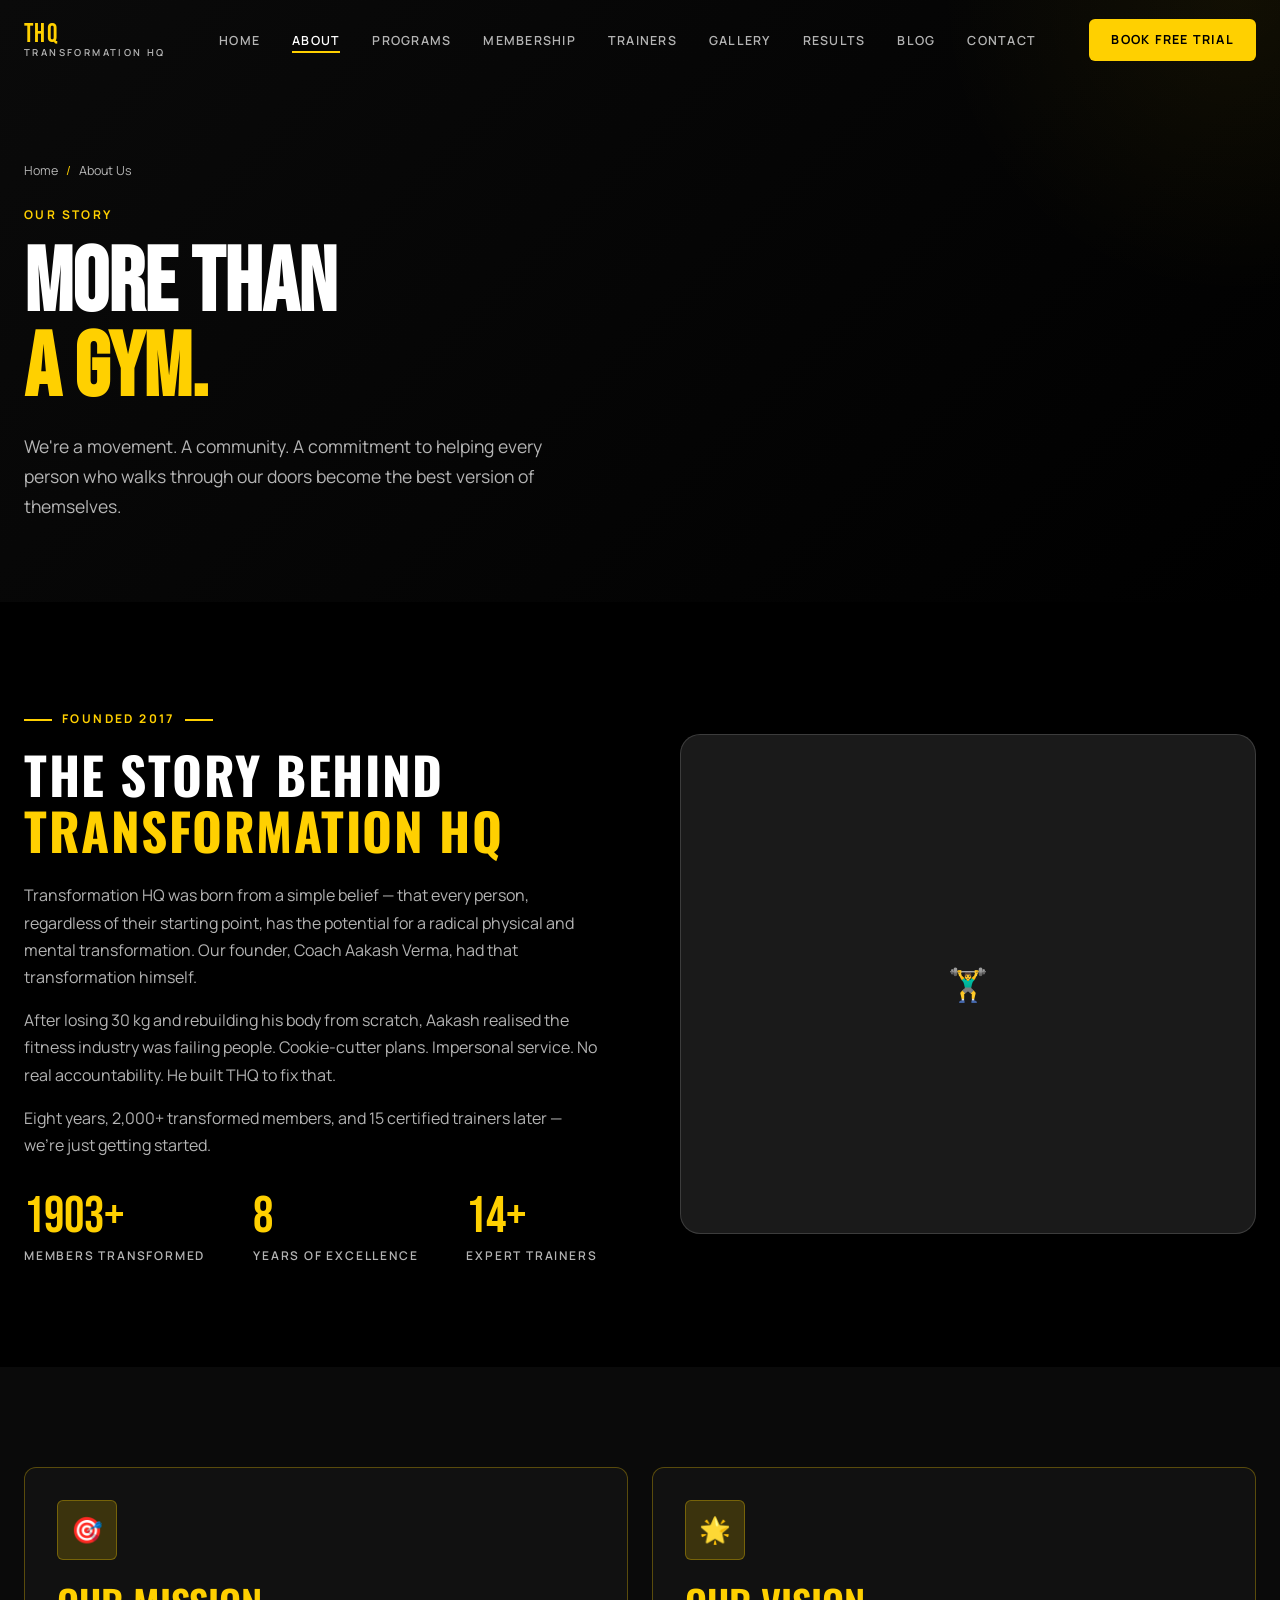
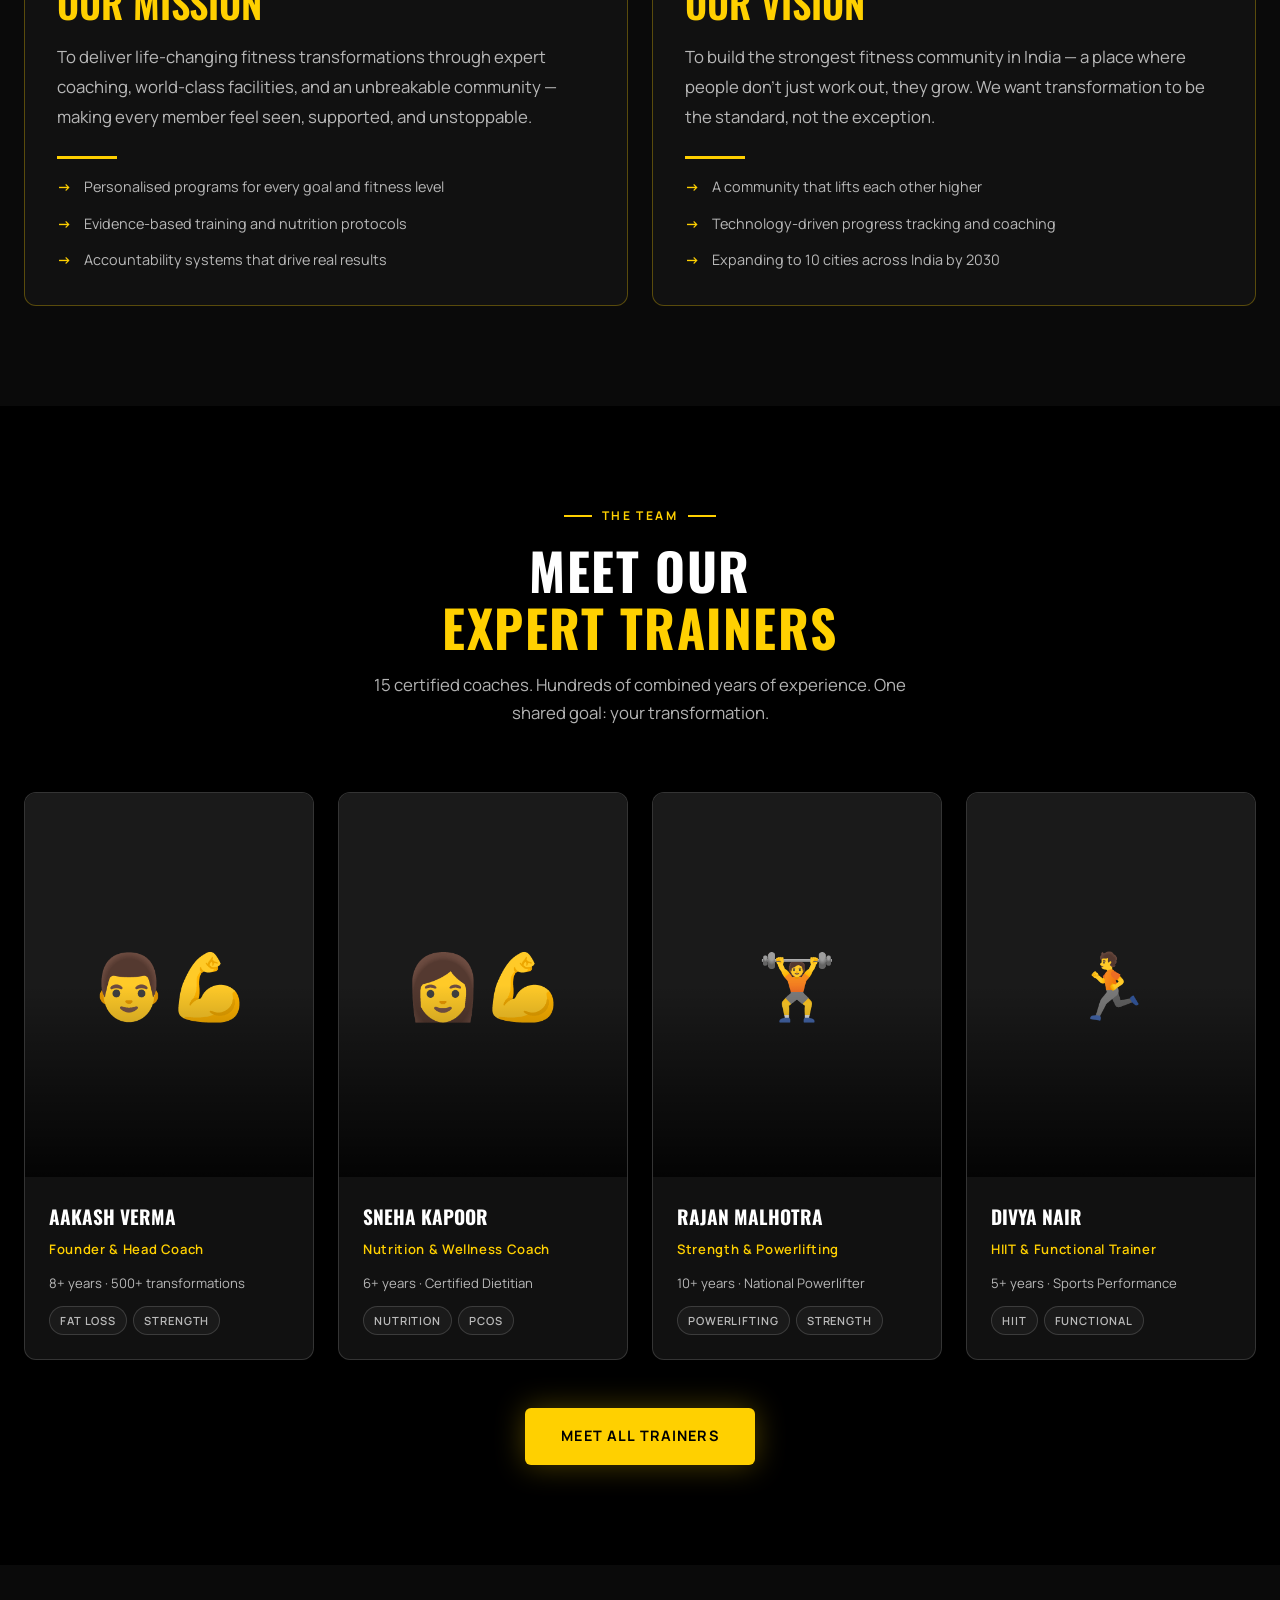
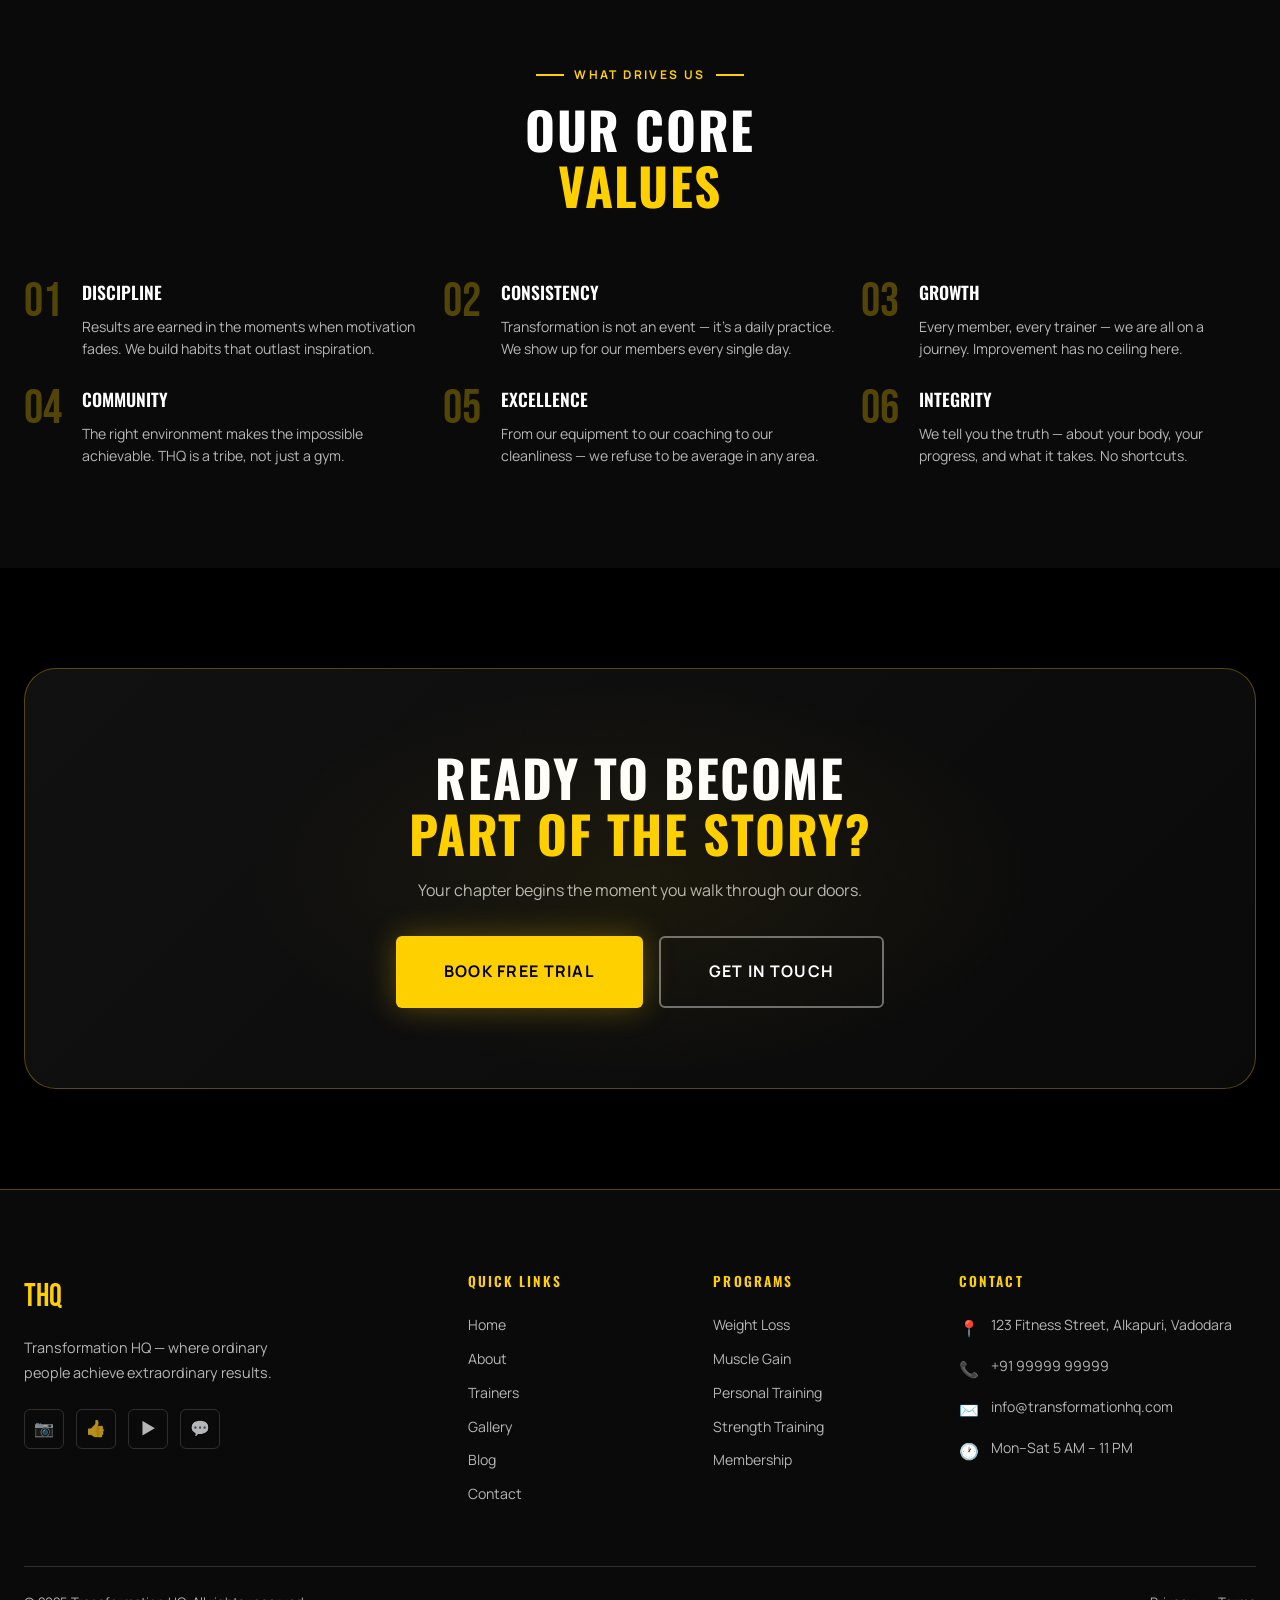
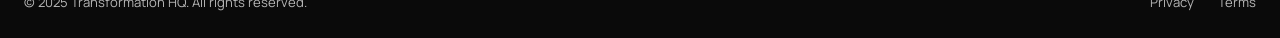
==== commit f6550cbb: "Rename pages/about.html to about.html" ====
--- a/about.html
+++ b/about.html
@@ -1,3 +1,8 @@
+  <!--------------------- TRANSFORMATION HQ  -------------------------->
+
+  <!----------------ABOUT --------------------->
+
+
 <!DOCTYPE html>
 <html lang="en">
 <head>
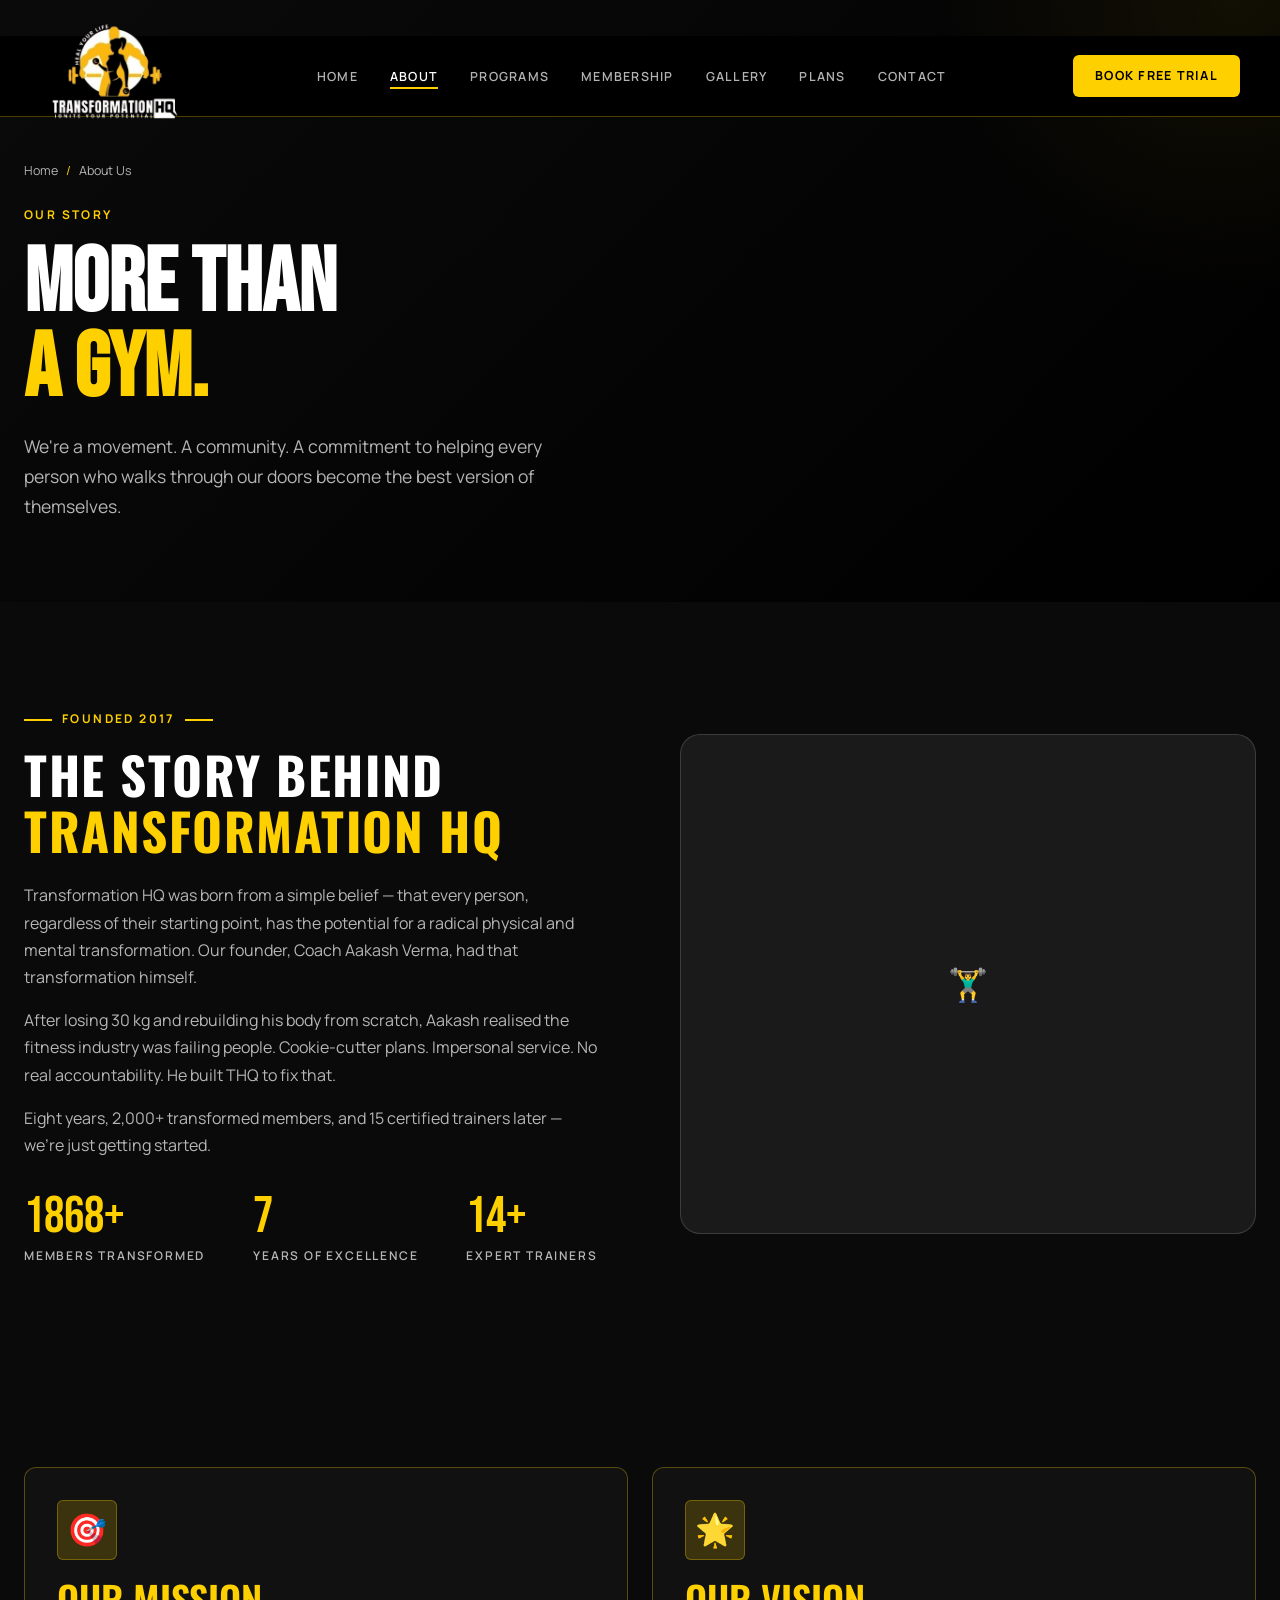
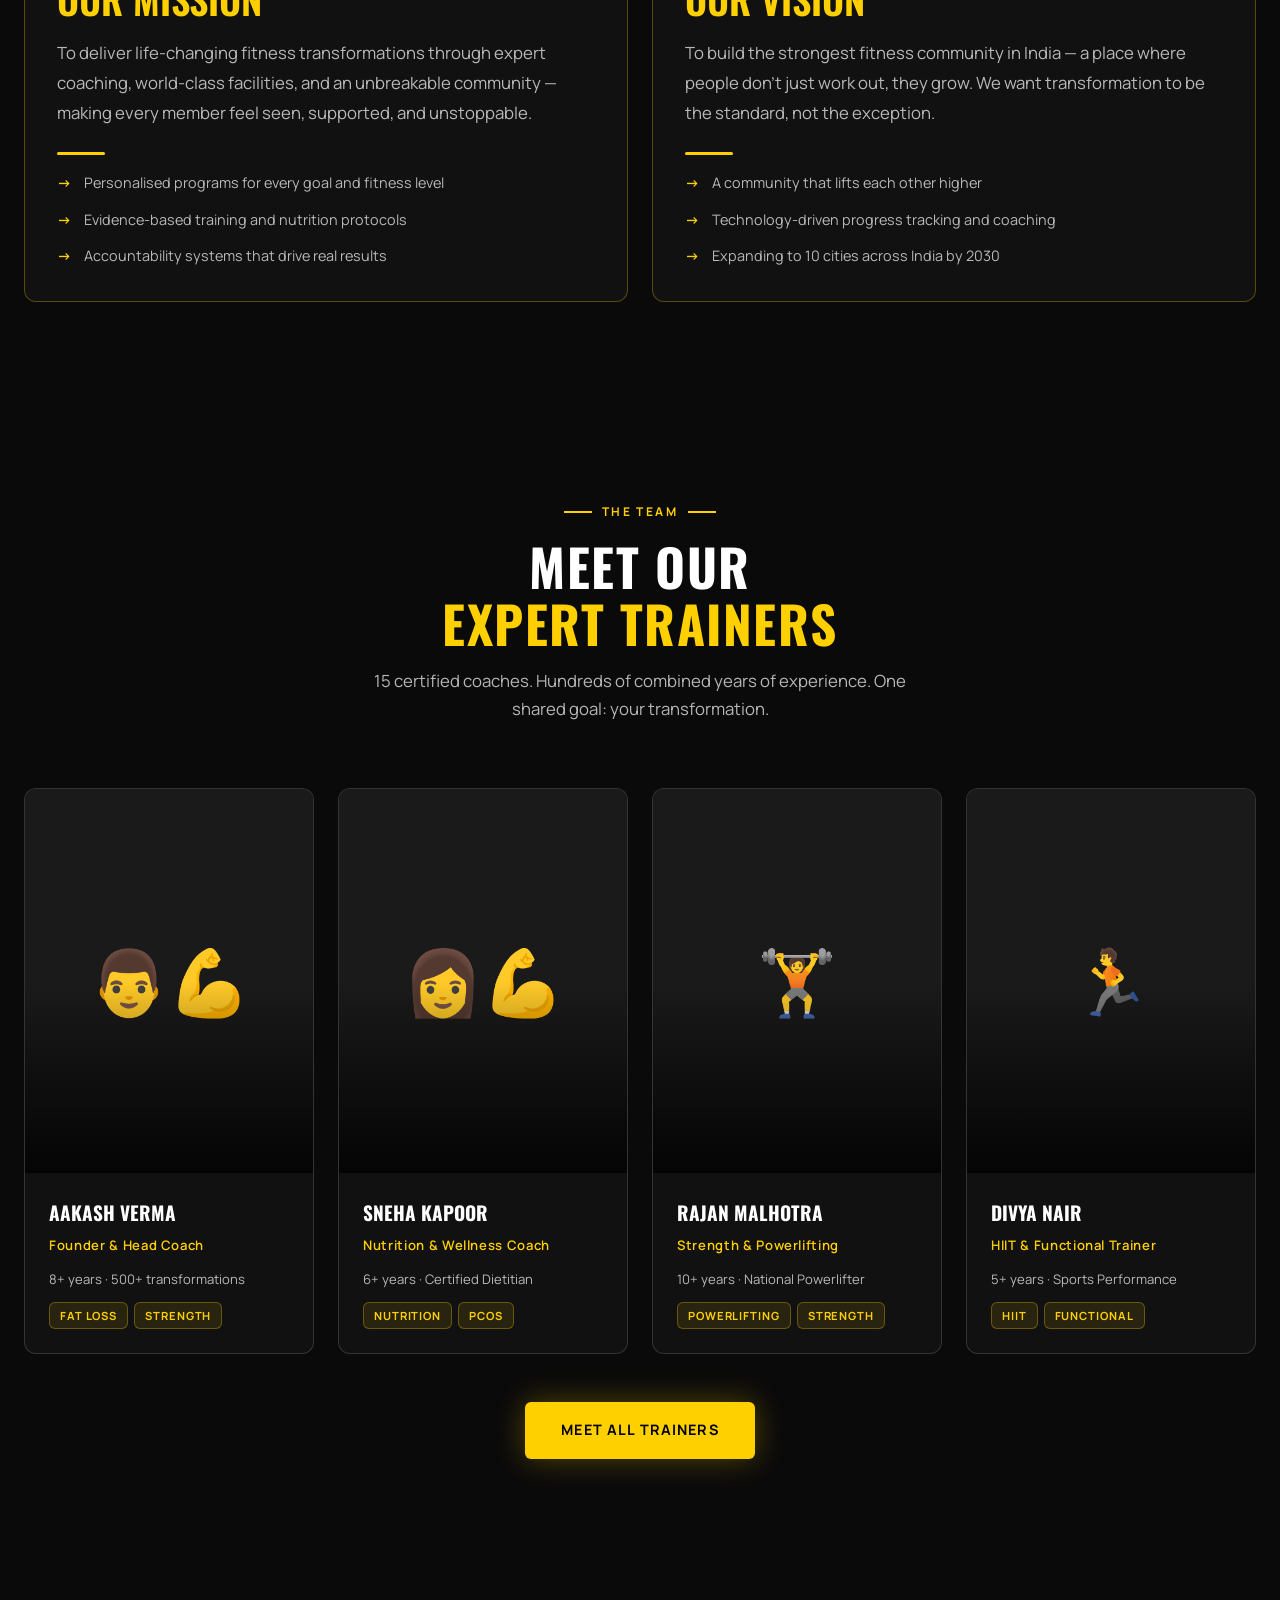
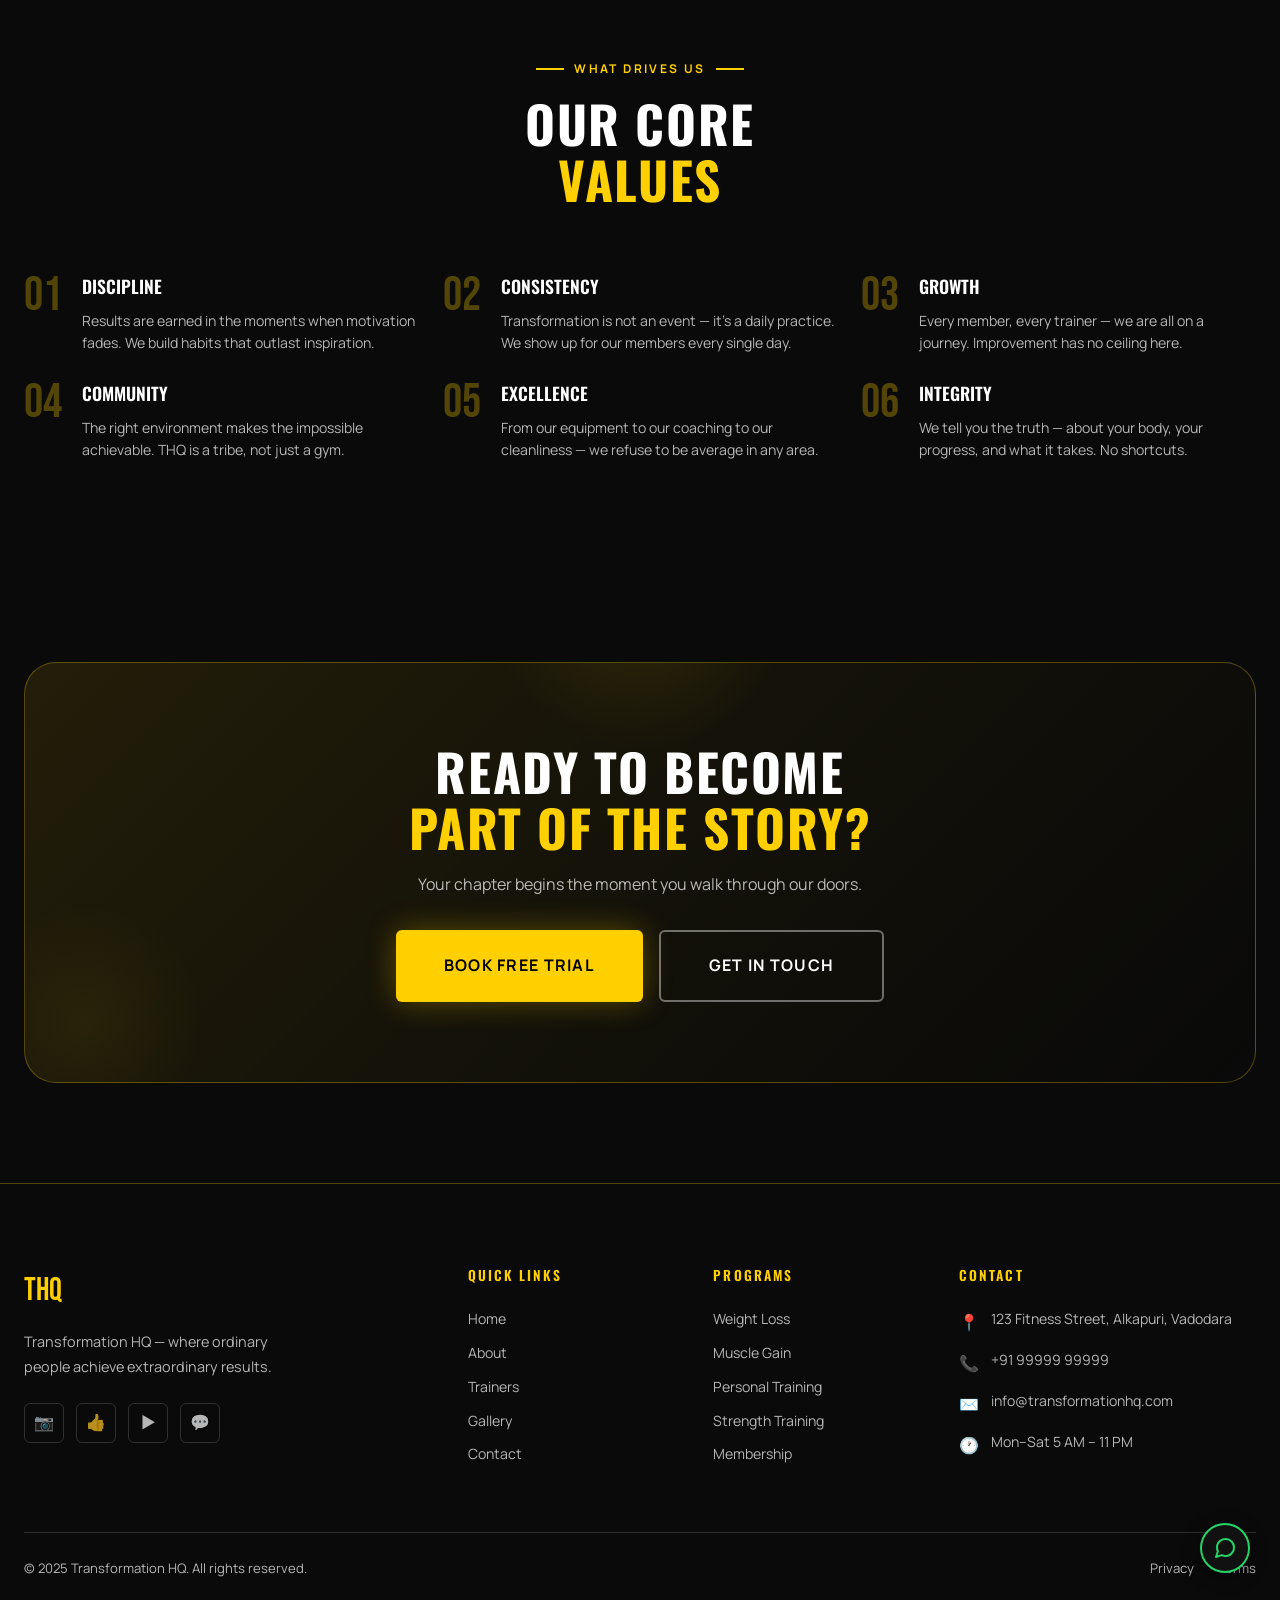
==== commit 674f3bb1: "Update about.html" ====
--- a/about.html
+++ b/about.html
@@ -1,7 +1,10 @@
-  <!--------------------- TRANSFORMATION HQ  -------------------------->
-
-  <!----------------ABOUT --------------------->
-
+<!-- ============================================================
+                        TRANSFORMATION HQ
+  ============================================================ -->
+
+  <!------------------------------------------------
+                    ABOUT
+  ------------------------------------------------->
 
 <!DOCTYPE html>
 <html lang="en">
@@ -10,8 +13,9 @@
   <meta name="viewport" content="width=device-width, initial-scale=1.0" />
   <meta name="description" content="Learn the story behind Transformation HQ — our mission, vision, trainers, and core values." />
   <title>About Us | Transformation HQ</title>
+   <link rel="icon" type="image/png" href="assets/logo.png">
   <link rel="stylesheet" href="style.css" />
-  
+ 
 </head>
 <body>
 
@@ -20,18 +24,15 @@
   <nav class="navbar" role="navigation">
     <div class="nav-inner">
       <a href="home.html" class="nav-logo">
-        <span class="nav-logo-main">THQ</span>
-        <span class="nav-logo-sub">Transformation HQ</span>
+        <img src="assets/logo.png" alt="My Business Name" width="150">
       </a>
       <ul class="nav-links">
         <li><a href="home.html">Home</a></li>
         <li><a href="about.html" class="active">About</a></li>
         <li><a href="programs.html">Programs</a></li>
         <li><a href="membership.html">Membership</a></li>
-        <li><a href="trainers.html">Trainers</a></li>
         <li><a href="gallery.html">Gallery</a></li>
-        <li><a href="testimonials.html">Results</a></li>
-        <li><a href="blog.html">Blog</a></li>
+        <li><a href="plans.html">Plans</a></li>
         <li><a href="contact.html">Contact</a></li>
       </ul>
       <a href="free-trial.html" class="nav-cta">Book Free Trial</a>
@@ -39,10 +40,16 @@
     </div>
   </nav>
 
+<!---------- Mobile Nav -------------->
+
   <div class="nav-mobile" id="nav-mobile">
-    <a href="home.html">Home</a><a href="about.html">About</a><a href="programs.html">Programs</a>
-    <a href="membership.html">Membership</a><a href="trainers.html">Trainers</a><a href="gallery.html">Gallery</a>
-    <a href="testimonials.html">Results</a><a href="blog.html">Blog</a><a href="contact.html">Contact</a>
+    <a href="index.html">Home</a>
+    <a href="about.html">About</a>
+    <a href="programs.html">Programs</a>
+    <a href="membership.html">Membership</a>
+    <a href="gallery.html">Gallery</a>             
+    <a href="plans.html">Plans</a>        
+    <a href="contact.html">Contact</a>
     <a href="free-trial.html" class="nav-cta-mobile">Book Free Trial</a>
   </div>
 
@@ -52,7 +59,7 @@
     <section class="page-hero" aria-label="About us">
       <div class="container">
         <div class="breadcrumb">
-          <a href="home.html">Home</a>
+          <a href="index.html">Home</a>
           <span class="breadcrumb-sep">/</span>
           <span>About Us</span>
         </div>
@@ -314,16 +321,20 @@
         <div>
           <div class="footer-heading">Quick Links</div>
           <ul class="footer-links">
-            <li><a href="home.html">Home</a></li><li><a href="about.html">About</a></li>
-            <li><a href="trainers.html">Trainers</a></li><li><a href="gallery.html">Gallery</a></li>
-            <li><a href="blog.html">Blog</a></li><li><a href="contact.html">Contact</a></li>
+            <li><a href="index.html">Home</a></li>
+            <li><a href="about.html">About</a></li>
+            <li><a href="trainers.html">Trainers</a></li>
+            <li><a href="gallery.html">Gallery</a></li>
+            <li><a href="contact.html">Contact</a></li>
           </ul>
         </div>
         <div>
           <div class="footer-heading">Programs</div>
           <ul class="footer-links">
-            <li><a href="programs.html">Weight Loss</a></li><li><a href="programs.html">Muscle Gain</a></li>
-            <li><a href="programs.html">Personal Training</a></li><li><a href="programs.html">Strength Training</a></li>
+            <li><a href="programs.html">Weight Loss</a></li>
+            <li><a href="programs.html">Muscle Gain</a></li>
+            <li><a href="programs.html">Personal Training</a></li>
+            <li><a href="programs.html">Strength Training</a></li>
             <li><a href="membership.html">Membership</a></li>
           </ul>
         </div>
@@ -349,7 +360,25 @@
     @media (max-width: 1024px) { .about-story-grid { grid-template-columns: 1fr; } }
   </style>
 
+  <!-- Floating Action Buttons -->
+  <div class="floating-actions">
+    <!-- WhatsApp Floating Button -->
+    <a href="https://wa.me/919999999999" target="_blank" rel="noopener noreferrer" class="floating-wa" aria-label="Chat on WhatsApp">
+      <!-- WhatsApp SVG Icon -->
+      <svg viewBox="0 0 24 24" width="24" height="24" stroke="currentColor" stroke-width="2" fill="none" stroke-linecap="round" stroke-linejoin="round">
+        <path d="M21 11.5a8.38 8.38 0 0 1-.9 3.8 8.5 8.5 0 0 1-7.6 4.7 8.38 8.38 0 0 1-3.8-.9L3 21l1.9-5.7a8.38 8.38 0 0 1-.9-3.8 8.5 8.5 0 0 1 4.7-7.6 8.38 8.38 0 0 1 3.8-.9h.5a8.48 8.48 0 0 1 8 8v.5z"></path>
+      </svg>
+    </a>
+
+    <!-- Back to Top Button -->
+    <button id="back-to-top" aria-label="Back to top">
+      <svg viewBox="0 0 24 24" width="24" height="24" stroke="currentColor" stroke-width="2" fill="none" stroke-linecap="round" stroke-linejoin="round">
+        <polyline points="18 15 12 9 6 15"></polyline>
+      </svg>
+    </button>
+  </div>
+
   <script src="main.js"></script>
- 
+
 </body>
 </html>
--- a/style.css
+++ b/style.css
@@ -49,10 +49,11 @@
 html {
   scroll-behavior: smooth;
   font-size: 16px;
+  background-color: var(--black-soft);
 }
 
 body {
-  background-color: var(--black);
+  background-color: var(--black-soft);
   color: var(--white);
   font-family: var(--font-body);
   font-size: 1rem;
@@ -303,40 +304,42 @@
 }
 
 /* ---- Navbar ---- */
+
 .navbar {
   position: fixed;
   top: 0;
   left: 0;
-  right: 0;
+  width: 100%;
   z-index: 1000;
+  background: #000000;
+  border-bottom: 1px solid var(--gold-border);
+}
+
+.nav-inner {
+  display: flex;
+  align-items: center;
+  justify-content: space-between;
   height: var(--nav-height);
-  display: flex;
-  align-items: center;
-  transition: background var(--transition), box-shadow var(--transition);
+  padding-left: 40px;
+  padding-right: 40px;
+}
+
+.nav-links, .nav-cta {
+  margin-top: 0;
+}
+
+.nav-logo-img {
+  width: 150px;
+  height: auto;
+  display: block;
 }
 
 .navbar.scrolled {
-  background: rgba(0, 0, 0, 0.95);
+  background: #000000;
   backdrop-filter: blur(20px);
   -webkit-backdrop-filter: blur(20px);
   box-shadow: 0 2px 40px rgba(0, 0, 0, 0.8);
   border-bottom: 1px solid var(--gold-border);
-}
-
-.nav-inner {
-  display: flex;
-  align-items: center;
-  justify-content: space-between;
-  width: 100%;
-  max-width: var(--max-width);
-  margin: 0 auto;
-  padding: 0 24px;
-}
-
-.nav-logo {
-  display: flex;
-  flex-direction: column;
-  line-height: 1;
 }
 
 .nav-logo-main {
@@ -700,7 +703,11 @@
   background: var(--black-soft);
   border-top: 1px solid var(--gold-border);
   padding: 80px 0 0;
-}
+  position: relative;
+  z-index: 1;
+}
+
+/* Footer background matches page background - no black gap */
 
 .footer-grid {
   display: grid;
@@ -2477,7 +2484,7 @@
   animation: ping 1.5s ease-out infinite;
 }
 
- .hero-section {
+.hero-section {
       min-height: 100vh;
       display: flex;
       flex-direction: column;
@@ -2609,3 +2616,1234 @@
       .facility-grid { grid-template-columns: 1fr; }
       .facility-main { grid-row: auto; }
     }
+
+    .ticker-wrap {
+  overflow: hidden; /* Hides whatever scrolls off the screen */
+  white-space: nowrap; /* Forces content to stay on one horizontal line */
+  /* Alternatively, if you are using flexbox: */
+  display: flex; 
+  flex-wrap: nowrap; 
+}
+
+.ticker-inner {
+  display: inline-block; /* Or inline-flex */
+  white-space: nowrap;
+}
+
+.ticker-item {
+  display: inline-block; /* Keeps the individual list items side-by-side */
+}
+
+/* ============================================================
+   MOBILE & ANDROID RESPONSIVENESS
+
+============================================================ */
+
+/* 1. Prevent Horizontal Scrolling on Mobile */
+html, body {
+  max-width: 100vw;
+  overflow-x: hidden;
+}
+
+/* 2. Tablets and Small Laptops (Max Width: 1024px) */
+@media (max-width: 1024px) {
+  .grid-4, .grid-3 { grid-template-columns: repeat(2, 1fr); }
+  .footer-grid { grid-template-columns: 1fr 1fr; }
+  .contact-grid, .about-story-grid, .hero-container { grid-template-columns: 1fr; gap: 2rem; }
+  .hero-visual { display: none; } /* Hide floating medals on smaller screens */
+}
+
+/* 3. Mobile Phones / Android Devices (Max Width: 768px) */
+@media (max-width: 768px) {
+  /* Fix Navigation for Mobile */
+  .nav-links, .nav-cta { display: none; } /* Hide desktop menu */
+  .nav-toggle { 
+    display: flex; 
+    flex-direction: column; 
+    gap: 6px; 
+    background: transparent; 
+    border: none; 
+    padding: 10px; 
+    cursor: pointer; 
+  }
+  .nav-toggle span { 
+    display: block; 
+    width: 30px; 
+    height: 3px; 
+    background: var(--gold, #FFD000); 
+    border-radius: 2px; 
+    transition: 0.3s; 
+  }
+  
+  /* Mobile Hamburger Dropdown */
+  .nav-mobile { 
+    display: none; 
+    position: absolute; 
+    top: 80px; /* Adjust if your navbar height is different */
+    left: 0; 
+    width: 100%; 
+    background: rgba(10, 10, 10, 0.98); 
+    border-bottom: 2px solid var(--gold, #FFD000); 
+    flex-direction: column; 
+    text-align: center; 
+    z-index: 999; 
+  }
+  .nav-mobile.open { display: flex; }
+  .nav-mobile a { 
+    padding: 15px; 
+    color: #fff; 
+    font-weight: bold; 
+    border-bottom: 1px solid rgba(255,255,255,0.1); 
+    text-transform: uppercase;
+  }
+  .nav-mobile .nav-cta-mobile { 
+    background: var(--gold, #FFD000) !important; 
+    color: #000 !important; 
+    margin: 15px; 
+    border-radius: 5px; 
+  }
+
+  /* Force All Grids to a Single Column Layout */
+  .grid-2, .grid-3, .grid-4, .programs-featured, .stats-bar, 
+  .footer-grid, .facility-grid, .process-grid, .gallery-grid, 
+  .trainer-grid, .programs-faq-grid {
+    grid-template-columns: 1fr !important;
+    display: flex;
+    flex-direction: column;
+    gap: 1.5rem;
+  }
+
+  /* Scale Down Typography */
+  .heading-xl { font-size: 2.2rem; line-height: 1.2; }
+  .heading-lg { font-size: 1.8rem; }
+  .heading-md { font-size: 1.4rem; }
+  .hero-headline { font-size: 2.8rem; }
+  .page-hero { padding: 6rem 1rem 3rem; }
+  .section { padding: 3rem 1rem; }
+
+  /* Full-width Buttons & Forms */
+  .btn-group { flex-direction: column; width: 100%; }
+  .btn-group .btn { width: 100%; justify-content: center; }
+  .cta-section { padding: 2.5rem 1.5rem; border-radius: 12px; }
+  .form-grid { grid-template-columns: 1fr !important; gap: 1rem; }
+
+  /* Center Align Footer */
+  .footer { text-align: center; }
+  .footer-contact-item { justify-content: center; text-align: center; }
+  .footer-social { justify-content: center; }
+  
+  /* Fix Images & Lightboxes */
+  .img-placeholder, .trainer-photo, .transform-photo { max-width: 100%; height: auto; min-height: 250px; }
+  .modal { padding: 20px; width: 95%; margin: 0 auto; }
+}
+
+/* 4. Small Android Phones (Max Width: 480px) */
+@media (max-width: 480px) {
+  .hero-headline { font-size: 2.2rem; }
+  .stat-number { font-size: 2.5rem; }
+  .card, .pricing-card, .program-card, .testimonial-card, .glass-card { padding: 1.5rem 1rem; }
+  .footer-legal { flex-direction: column; gap: 10px; align-items: center; }
+  .ticker-item { font-size: 0.75rem; }
+}
+
+/* ============================================================
+   FLOATING ACTION BUTTONS (WhatsApp & Back to Top)
+============================================================ */
+
+.floating-actions {
+  position: fixed;
+  bottom: 30px;
+  right: 30px;
+  display: flex;
+  flex-direction: column;
+  align-items: center;
+  gap: 12px;
+  z-index: 9999;
+}
+
+/* Base style for both floating buttons */
+.floating-wa, 
+#back-to-top {
+  width: 50px;
+  height: 50px;
+  border-radius: 50%;
+  display: flex;
+  align-items: center;
+  justify-content: center;
+  cursor: pointer;
+  box-shadow: 0 4px 15px rgba(0, 0, 0, 0.5);
+  transition: transform 0.3s ease, box-shadow 0.3s ease, background 0.3s ease, opacity 0.3s ease, visibility 0.3s ease;
+  border: 2px solid transparent;
+  flex-shrink: 0;
+}
+
+/* WhatsApp Button — always visible, sits ABOVE back-to-top */
+.floating-wa {
+  background: var(--black-card, #111);
+  color: #25D366;
+  border-color: #25D366;
+  order: 1; /* renders first = higher in the column = visually above */
+}
+
+.floating-wa:hover {
+  background: #25D366;
+  color: #fff;
+  transform: translateY(-4px);
+  box-shadow: 0 6px 20px rgba(37, 211, 102, 0.4);
+}
+
+/* Back to Top Button — hidden until scroll, sits BELOW WhatsApp */
+#back-to-top {
+  background: var(--gold, #FFD000);
+  color: var(--black, #000);
+  border-color: var(--gold, #FFD000);
+  opacity: 0;
+  visibility: hidden;
+  pointer-events: none;
+  transform: translateY(10px);
+  order: 2; /* renders second = lower in the column = visually below */
+}
+
+#back-to-top.visible {
+  opacity: 1;
+  visibility: visible;
+  pointer-events: auto;
+  transform: translateY(0);
+}
+
+#back-to-top:hover {
+  background: #ffe033;
+  transform: translateY(-4px) !important;
+  box-shadow: 0 6px 20px rgba(255, 208, 0, 0.45);
+}
+
+/* Mobile Adjustments for Floating Buttons */
+@media (max-width: 768px) {
+  .floating-actions {
+    bottom: 20px;
+    right: 16px;
+    gap: 10px;
+  }
+  .floating-wa, 
+  #back-to-top {
+    width: 46px;
+    height: 46px;
+  }
+  .floating-wa svg,
+  #back-to-top svg {
+    width: 20px;
+    height: 20px;
+  }
+}
+
+/* ============================================================
+   HEADER PANEL (TOP BAR)
+============================================================ */
+.header-panel {
+  position: absolute;
+  top: 0;
+  left: 0;
+  width: 100%;
+  background: var(--black-card, #1a1a1a);
+  border-bottom: 1px solid var(--white-dim, rgba(255,255,255,0.1));
+  z-index: 1001;
+  padding: 8px 0;
+  font-family: var(--font-body);
+}
+
+.header-panel-inner {
+  max-width: 1200px;
+  margin: 0 auto;
+  padding: 0 20px;
+  display: flex;
+  justify-content: space-between;
+  align-items: center;
+  font-size: 0.8rem;
+  color: var(--white-muted, rgba(255,255,255,0.7));
+  font-weight: 600;
+  letter-spacing: 0.5px;
+}
+
+.header-panel-info,
+.header-panel-timing {
+  display: flex;
+  align-items: center;
+  gap: 20px;
+}
+
+.header-panel-info span,
+.header-panel-timing span {
+  display: flex;
+  align-items: center;
+  gap: 6px;
+}
+
+/* Adjust Main Navbar to sit below the Header Panel initially */
+.navbar {
+  top: 36px; /* Height of the header panel */
+  transition: top 0.3s ease, background 0.3s ease, box-shadow 0.3s ease;
+}
+
+/* When the user scrolls, Javascript adds '.scrolled' to the navbar. 
+   This snaps the navbar back to the very top of the screen */
+.navbar.scrolled {
+  top: 0;
+}
+
+/* Hide on mobile devices to save screen space */
+@media (max-width: 768px) {
+  .header-panel {
+    display: none;
+  }
+  .navbar {
+    top: 0; /* Reset navbar position for mobile */
+  }
+}
+
+/*----------- Hero section - padding accounts for navbar (80px) + header panel (36px) -------------*/
+.hero-section {
+  padding-top: calc(var(--nav-height) + 36px);
+}
+
+.hero-headline {
+  margin-top: 0;
+  position: relative;
+  z-index: 2;
+}
+
+/* On mobile: header panel hidden so only navbar height needed */
+@media (max-width: 768px) {
+  .hero-section {
+    padding-top: var(--nav-height);
+  }
+}
+
+   /* ============================================================
+       INDEX PAGE — HERO & SECTION STYLES
+    ============================================================ */
+
+    /* ---- Scroll Progress ---- */
+    #scroll-progress {
+      position: fixed;
+      top: 0;
+      left: 0;
+      height: 3px;
+      width: 0%;
+      background: var(--gold);
+      z-index: 9999;
+      transition: width 0.1s linear;
+    }
+
+    /* ---- Hero ---- */
+    .hero-section {
+      position: relative;
+      min-height: 100vh;
+      display: flex;
+      align-items: center;
+      overflow: hidden;
+      background: var(--black);
+      padding-top: var(--nav-height);
+    }
+
+    .hero-overlay {
+      position: absolute;
+      inset: 0;
+      background: radial-gradient(ellipse 80% 60% at 70% 50%, rgba(255,208,0,0.07) 0%, transparent 70%),
+                  radial-gradient(ellipse 50% 80% at 10% 80%, rgba(255,208,0,0.04) 0%, transparent 60%);
+      pointer-events: none;
+    }
+
+    .hero-grid-bg {
+      position: absolute;
+      inset: 0;
+      background-image:
+        linear-gradient(rgba(255,208,0,0.04) 1px, transparent 1px),
+        linear-gradient(90deg, rgba(255,208,0,0.04) 1px, transparent 1px);
+      background-size: 60px 60px;
+      pointer-events: none;
+      mask-image: radial-gradient(ellipse 80% 80% at center, black 30%, transparent 100%);
+      -webkit-mask-image: radial-gradient(ellipse 80% 80% at center, black 30%, transparent 100%);
+    }
+
+    .hero-container {
+      display: grid;
+      grid-template-columns: 1fr 1fr;
+      gap: 60px;
+      align-items: center;
+      position: relative;
+      z-index: 1;
+    }
+
+    .hero-badge {
+      display: inline-flex;
+      align-items: center;
+      gap: 8px;
+      background: rgba(255,208,0,0.1);
+      border: 1px solid var(--gold-border);
+      color: var(--gold);
+      font-family: var(--font-body);
+      font-size: 0.75rem;
+      font-weight: 700;
+      letter-spacing: 0.15em;
+      text-transform: uppercase;
+      padding: 8px 18px;
+      border-radius: 100px;
+      margin-bottom: 28px;
+    }
+
+    .hero-badge-dot {
+      width: 7px;
+      height: 7px;
+      border-radius: 50%;
+      background: var(--gold);
+      animation: pulse-dot 2s infinite;
+    }
+
+    @keyframes pulse-dot {
+      0%, 100% { opacity: 1; transform: scale(1); }
+      50%       { opacity: 0.5; transform: scale(0.7); }
+    }
+
+    .hero-headline {
+      font-family: var(--font-display);
+      font-size: clamp(3.8rem, 8vw, 7.5rem);
+      line-height: 0.93;
+      text-transform: uppercase;
+      letter-spacing: 0.02em;
+      margin-bottom: 28px;
+    }
+
+    .hero-headline .line-gold {
+      color: var(--gold);
+      display: block;
+    }
+
+    .hero-sub {
+      font-size: 1.1rem;
+      color: var(--white-muted);
+      max-width: 460px;
+      margin-bottom: 40px;
+      line-height: 1.75;
+    }
+
+    .hero-stats {
+      display: flex;
+      gap: 40px;
+      margin-top: 48px;
+      padding-top: 40px;
+      border-top: 1px solid var(--white-dim);
+      flex-wrap: wrap;
+    }
+
+    .hero-stat-number {
+      font-family: var(--font-display);
+      font-size: 2.2rem;
+      color: var(--gold);
+      line-height: 1;
+    }
+
+    .hero-stat-label {
+      font-size: 0.78rem;
+      color: var(--white-muted);
+      font-weight: 600;
+      letter-spacing: 0.06em;
+      text-transform: uppercase;
+      margin-top: 4px;
+    }
+
+    /* Hero Visual Side */
+    .hero-visual {
+      display: flex;
+      flex-direction: column;
+      gap: 16px;
+      position: relative;
+    }
+
+    .hero-visual-main {
+      background: var(--black-card);
+      border: 1px solid var(--gold-border);
+      border-radius: var(--radius-lg);
+      height: 340px;
+      display: flex;
+      align-items: center;
+      justify-content: center;
+      font-size: 6rem;
+      position: relative;
+      overflow: hidden;
+    }
+
+    .hero-visual-main::before {
+      content: '';
+      position: absolute;
+      inset: 0;
+      background: radial-gradient(ellipse at center, rgba(255,208,0,0.06) 0%, transparent 70%);
+    }
+
+    .hero-visual-row {
+      display: grid;
+      grid-template-columns: 1fr 1fr;
+      gap: 16px;
+    }
+
+    .hero-mini-card {
+      background: var(--black-card);
+      border: 1px solid rgba(255,255,255,0.07);
+      border-radius: var(--radius-md);
+      padding: 20px;
+      display: flex;
+      align-items: center;
+      gap: 14px;
+      transition: var(--transition);
+    }
+
+    .hero-mini-card:hover {
+      border-color: var(--gold-border);
+      background: rgba(255,208,0,0.04);
+    }
+
+    .hero-mini-icon {
+      font-size: 1.6rem;
+      flex-shrink: 0;
+    }
+
+    .hero-mini-label {
+      font-family: var(--font-heading);
+      font-size: 0.85rem;
+      font-weight: 600;
+      text-transform: uppercase;
+      letter-spacing: 0.05em;
+      line-height: 1.3;
+    }
+
+    .hero-mini-sub {
+      font-size: 0.72rem;
+      color: var(--white-muted);
+      margin-top: 2px;
+    }
+
+    /* Hero Scroll Indicator */
+    .hero-scroll {
+      position: absolute;
+      bottom: 36px;
+      left: 50%;
+      transform: translateX(-50%);
+      z-index: 2;
+      display: flex;
+      flex-direction: column;
+      align-items: center;
+      gap: 8px;
+      opacity: 0.5;
+    }
+
+    .hero-scroll span {
+      font-size: 0.65rem;
+      letter-spacing: 0.15em;
+      text-transform: uppercase;
+      color: var(--white-muted);
+      font-weight: 600;
+    }
+
+    .scroll-line {
+      width: 1px;
+      height: 48px;
+      background: linear-gradient(to bottom, var(--gold), transparent);
+      animation: scroll-line 2s infinite;
+    }
+
+    @keyframes scroll-line {
+      0%   { transform: scaleY(0); transform-origin: top; opacity: 1; }
+      50%  { transform: scaleY(1); transform-origin: top; opacity: 1; }
+      51%  { transform: scaleY(1); transform-origin: bottom; }
+      100% { transform: scaleY(0); transform-origin: bottom; opacity: 0; }
+    }
+
+    /* ---- Ticker ---- */
+    .ticker-wrap {
+      overflow: hidden;
+      white-space: nowrap;
+      background: var(--gold);
+      padding: 14px 0;
+      display: flex;
+    }
+
+    .ticker-inner {
+      display: inline-flex;
+      gap: 0;
+      animation: ticker-scroll 28s linear infinite;
+    }
+
+    .ticker-item {
+      display: inline-flex;
+      align-items: center;
+      gap: 20px;
+      font-family: var(--font-heading);
+      font-size: 0.78rem;
+      font-weight: 700;
+      letter-spacing: 0.14em;
+      text-transform: uppercase;
+      color: var(--black);
+      padding: 0 32px;
+    }
+
+    .ticker-sep {
+      width: 5px;
+      height: 5px;
+      background: rgba(0,0,0,0.35);
+      border-radius: 50%;
+      display: inline-block;
+      flex-shrink: 0;
+    }
+
+    @keyframes ticker-scroll {
+      from { transform: translateX(0); }
+      to   { transform: translateX(-50%); }
+    }
+
+    .ticker-wrap:hover .ticker-inner {
+      animation-play-state: paused;
+    }
+
+    /* ---- Programs Section ---- */
+    .program-card-home {
+      background: var(--black-card);
+      border: 1px solid rgba(255,255,255,0.06);
+      border-radius: var(--radius-md);
+      overflow: hidden;
+      transition: var(--transition);
+      display: flex;
+      flex-direction: column;
+    }
+
+    .program-card-home:hover {
+      border-color: var(--gold-border);
+      transform: translateY(-6px);
+      box-shadow: var(--shadow-gold);
+    }
+
+    .program-thumb {
+      height: 200px;
+      display: flex;
+      align-items: center;
+      justify-content: center;
+      font-size: 4rem;
+      background: linear-gradient(135deg, var(--black-mid) 0%, var(--black-card) 100%);
+      position: relative;
+    }
+
+    .program-thumb::after {
+      content: '';
+      position: absolute;
+      bottom: 0;
+      left: 0;
+      right: 0;
+      height: 60px;
+      background: linear-gradient(to top, var(--black-card), transparent);
+    }
+
+    .program-body {
+      padding: 24px;
+      flex: 1;
+      display: flex;
+      flex-direction: column;
+    }
+
+    .program-tag {
+      font-size: 0.7rem;
+      font-weight: 700;
+      letter-spacing: 0.12em;
+      text-transform: uppercase;
+      color: var(--gold);
+      margin-bottom: 10px;
+    }
+
+    .program-title-home {
+      font-family: var(--font-heading);
+      font-size: 1.25rem;
+      font-weight: 700;
+      text-transform: uppercase;
+      letter-spacing: 0.04em;
+      margin-bottom: 10px;
+      line-height: 1.2;
+    }
+
+    .program-desc {
+      font-size: 0.88rem;
+      color: var(--white-muted);
+      line-height: 1.65;
+      flex: 1;
+    }
+
+    .program-footer {
+      display: flex;
+      align-items: center;
+      justify-content: space-between;
+      margin-top: 20px;
+      padding-top: 16px;
+      border-top: 1px solid rgba(255,255,255,0.06);
+    }
+
+    .program-meta {
+      font-size: 0.78rem;
+      color: var(--white-muted);
+    }
+
+    .program-arrow {
+      width: 36px;
+      height: 36px;
+      border-radius: 50%;
+      border: 1px solid var(--gold-border);
+      color: var(--gold);
+      display: flex;
+      align-items: center;
+      justify-content: center;
+      font-size: 1rem;
+      transition: var(--transition);
+    }
+
+    .program-card-home:hover .program-arrow {
+      background: var(--gold);
+      color: var(--black);
+    }
+
+    /* ---- Why THQ ---- */
+    .why-grid {
+      display: grid;
+      grid-template-columns: 1fr 1fr;
+      gap: 80px;
+      align-items: center;
+    }
+
+    .why-feature-list {
+      display: flex;
+      flex-direction: column;
+      gap: 24px;
+      margin-top: 40px;
+    }
+
+    .why-feature {
+      display: flex;
+      gap: 20px;
+      align-items: flex-start;
+    }
+
+    .why-feature-icon {
+      width: 52px;
+      height: 52px;
+      border-radius: var(--radius-sm);
+      background: var(--gold-glow);
+      border: 1px solid var(--gold-border);
+      display: flex;
+      align-items: center;
+      justify-content: center;
+      font-size: 1.4rem;
+      flex-shrink: 0;
+    }
+
+    .why-feature-text h4 {
+      font-family: var(--font-heading);
+      font-size: 1rem;
+      font-weight: 700;
+      text-transform: uppercase;
+      letter-spacing: 0.06em;
+      margin-bottom: 6px;
+    }
+
+    .why-feature-text p {
+      font-size: 0.88rem;
+      color: var(--white-muted);
+      line-height: 1.65;
+    }
+
+    .why-visual {
+      display: grid;
+      grid-template-columns: 1fr 1fr;
+      grid-template-rows: auto auto;
+      gap: 16px;
+    }
+
+    .why-img-block {
+      background: var(--black-card);
+      border: 1px solid rgba(255,255,255,0.06);
+      border-radius: var(--radius-md);
+      display: flex;
+      align-items: center;
+      justify-content: center;
+      font-size: 3rem;
+      transition: var(--transition);
+    }
+
+    .why-img-block:hover {
+      border-color: var(--gold-border);
+    }
+
+    .why-img-block.tall {
+      grid-row: span 2;
+      min-height: 320px;
+    }
+
+    .why-img-block.short {
+      min-height: 150px;
+    }
+
+    /* ---- Trainers Preview ---- */
+    .trainer-card-home {
+      background: var(--black-card);
+      border: 1px solid rgba(255,255,255,0.06);
+      border-radius: var(--radius-md);
+      overflow: hidden;
+      transition: var(--transition);
+    }
+
+    .trainer-card-home:hover {
+      border-color: var(--gold-border);
+      transform: translateY(-5px);
+      box-shadow: var(--shadow-card);
+    }
+
+    .trainer-photo-home {
+      height: 220px;
+      background: var(--black-mid);
+      display: flex;
+      align-items: center;
+      justify-content: center;
+      font-size: 5rem;
+      position: relative;
+    }
+
+    .trainer-photo-home::after {
+      content: '';
+      position: absolute;
+      bottom: 0;
+      left: 0;
+      right: 0;
+      height: 80px;
+      background: linear-gradient(to top, var(--black-card), transparent);
+    }
+
+    .trainer-info-home {
+      padding: 20px;
+    }
+
+    .trainer-name-home {
+      font-family: var(--font-heading);
+      font-size: 1.1rem;
+      font-weight: 700;
+      text-transform: uppercase;
+      letter-spacing: 0.05em;
+      margin-bottom: 4px;
+    }
+
+    .trainer-spec-home {
+      font-size: 0.8rem;
+      color: var(--gold);
+      font-weight: 600;
+      letter-spacing: 0.08em;
+      text-transform: uppercase;
+      margin-bottom: 10px;
+    }
+
+    .trainer-exp {
+      font-size: 0.78rem;
+      color: var(--white-muted);
+    }
+
+    .trainer-tags-home {
+      display: flex;
+      flex-wrap: wrap;
+      gap: 6px;
+      margin-top: 12px;
+    }
+
+    /* ---- Testimonials ---- */
+    .testimonials-wrap {
+      position: relative;
+    }
+
+    .testimonial-slider {
+      position: relative;
+      min-height: 280px;
+    }
+
+    .testimonial-slide {
+      display: none;
+      animation: fade-in 0.5s ease;
+    }
+
+    .testimonial-slide.active {
+      display: block;
+    }
+
+    @keyframes fade-in {
+      from { opacity: 0; transform: translateY(12px); }
+      to   { opacity: 1; transform: translateY(0); }
+    }
+
+    .testimonial-card-home {
+      background: var(--black-card);
+      border: 1px solid var(--gold-border);
+      border-radius: var(--radius-lg);
+      padding: 48px;
+      max-width: 820px;
+      margin: 0 auto;
+      position: relative;
+    }
+
+    .testimonial-quote-mark {
+      font-family: var(--font-display);
+      font-size: 8rem;
+      color: var(--gold);
+      opacity: 0.12;
+      line-height: 0.6;
+      position: absolute;
+      top: 28px;
+      left: 36px;
+      user-select: none;
+    }
+
+    .testimonial-text {
+      font-size: 1.15rem;
+      line-height: 1.75;
+      color: var(--white);
+      font-style: italic;
+      margin-bottom: 28px;
+      position: relative;
+    }
+
+    .testimonial-author {
+      display: flex;
+      align-items: center;
+      gap: 16px;
+    }
+
+    .testimonial-avatar {
+      width: 52px;
+      height: 52px;
+      border-radius: 50%;
+      background: var(--gold-glow);
+      border: 2px solid var(--gold-border);
+      display: flex;
+      align-items: center;
+      justify-content: center;
+      font-size: 1.5rem;
+    }
+
+    .testimonial-author-name {
+      font-family: var(--font-heading);
+      font-size: 1rem;
+      font-weight: 700;
+      text-transform: uppercase;
+      letter-spacing: 0.05em;
+    }
+
+    .testimonial-author-meta {
+      font-size: 0.8rem;
+      color: var(--white-muted);
+      margin-top: 2px;
+    }
+
+    .stars {
+      color: var(--gold);
+      font-size: 0.9rem;
+      letter-spacing: 2px;
+      margin-top: 4px;
+    }
+
+    .slider-controls {
+      display: flex;
+      align-items: center;
+      justify-content: center;
+      gap: 12px;
+      margin-top: 32px;
+    }
+
+    .slider-dot {
+      width: 8px;
+      height: 8px;
+      border-radius: 50%;
+      background: rgba(255,255,255,0.2);
+      border: none;
+      cursor: pointer;
+      transition: var(--transition);
+      padding: 0;
+    }
+
+    .slider-dot.active {
+      background: var(--gold);
+      width: 28px;
+      border-radius: 4px;
+    }
+
+    /* ---- CTA Banner ---- */
+    .cta-section {
+      background: linear-gradient(135deg, rgba(255,208,0,0.1) 0%, rgba(255,208,0,0.03) 60%, transparent 100%);
+      border: 1px solid var(--gold-border);
+      border-radius: var(--radius-xl);
+      padding: 80px 60px;
+      text-align: center;
+      position: relative;
+      overflow: hidden;
+    }
+
+    .cta-section::before {
+      content: '';
+      position: absolute;
+      top: -60px;
+      right: -60px;
+      width: 300px;
+      height: 300px;
+      background: radial-gradient(circle, rgba(255,208,0,0.1) 0%, transparent 70%);
+      pointer-events: none;
+    }
+
+    .cta-section::after {
+      content: '';
+      position: absolute;
+      bottom: -60px;
+      left: -60px;
+      width: 240px;
+      height: 240px;
+      background: radial-gradient(circle, rgba(255,208,0,0.06) 0%, transparent 70%);
+      pointer-events: none;
+    }
+
+    /* ---- Stats Bar ---- */
+    .stats-bar-home {
+      display: grid;
+      grid-template-columns: repeat(4, 1fr);
+      gap: 0;
+      border: 1px solid rgba(255,255,255,0.06);
+      border-radius: var(--radius-lg);
+      overflow: hidden;
+      background: var(--black-card);
+    }
+
+    .stat-item-home {
+      padding: 40px 32px;
+      text-align: center;
+      border-right: 1px solid rgba(255,255,255,0.06);
+      transition: var(--transition);
+    }
+
+    .stat-item-home:last-child {
+      border-right: none;
+    }
+
+    .stat-item-home:hover {
+      background: rgba(255,208,0,0.04);
+    }
+
+    .stat-num {
+      font-family: var(--font-display);
+      font-size: clamp(2.5rem, 4vw, 3.5rem);
+      color: var(--gold);
+      line-height: 1;
+      margin-bottom: 8px;
+    }
+
+    .stat-lbl {
+      font-size: 0.78rem;
+      color: var(--white-muted);
+      font-weight: 600;
+      letter-spacing: 0.08em;
+      text-transform: uppercase;
+    }
+
+    /* ---- Process / How It Works ---- */
+    .process-steps {
+      display: grid;
+      grid-template-columns: repeat(4, 1fr);
+      gap: 24px;
+      position: relative;
+    }
+
+    .process-step {
+      background: var(--black-card);
+      border: 1px solid rgba(255,255,255,0.06);
+      border-radius: var(--radius-md);
+      padding: 32px 24px;
+      position: relative;
+      transition: var(--transition);
+    }
+
+    .process-step:hover {
+      border-color: var(--gold-border);
+      transform: translateY(-4px);
+    }
+
+    .process-step-num {
+      font-family: var(--font-display);
+      font-size: 3.5rem;
+      color: rgba(255,208,0,0.12);
+      line-height: 1;
+      margin-bottom: 16px;
+    }
+
+    .process-step-icon {
+      font-size: 1.8rem;
+      margin-bottom: 16px;
+    }
+
+    .process-step-title {
+      font-family: var(--font-heading);
+      font-size: 1rem;
+      font-weight: 700;
+      text-transform: uppercase;
+      letter-spacing: 0.06em;
+      margin-bottom: 10px;
+      color: var(--white);
+    }
+
+    .process-step-desc {
+      font-size: 0.86rem;
+      color: var(--white-muted);
+      line-height: 1.65;
+    }
+
+    /* ---- Facility Highlights ---- */
+    .facility-grid-home {
+      display: grid;
+      grid-template-columns: 2fr 1fr;
+      grid-template-rows: 1fr 1fr;
+      gap: 16px;
+      height: 480px;
+    }
+
+    .facility-block {
+      background: var(--black-card);
+      border: 1px solid rgba(255,255,255,0.06);
+      border-radius: var(--radius-md);
+      display: flex;
+      align-items: flex-end;
+      padding: 24px;
+      font-size: 4rem;
+      position: relative;
+      overflow: hidden;
+      transition: var(--transition);
+    }
+
+    .facility-block:hover {
+      border-color: var(--gold-border);
+    }
+
+    .facility-block.main-block {
+      grid-row: span 2;
+      font-size: 6rem;
+      justify-content: center;
+    }
+
+    .facility-block-label {
+      position: absolute;
+      bottom: 20px;
+      left: 20px;
+      right: 20px;
+    }
+
+    .facility-block-title {
+      font-family: var(--font-heading);
+      font-size: 0.95rem;
+      font-weight: 700;
+      text-transform: uppercase;
+      letter-spacing: 0.06em;
+    }
+
+    .facility-block-sub {
+      font-size: 0.75rem;
+      color: var(--white-muted);
+      margin-top: 2px;
+    }
+
+    /* ---- Reveal Animations (page-level) ---- */
+    .reveal, .reveal-left, .reveal-right, .reveal-scale {
+      opacity: 0;
+      transition: opacity 0.7s ease, transform 0.7s ease;
+    }
+
+    .reveal          { transform: translateY(28px); }
+    .reveal-left     { transform: translateX(-36px); }
+    .reveal-right    { transform: translateX(36px); }
+    .reveal-scale    { transform: scale(0.94); }
+
+    .reveal.revealed,
+    .reveal-left.revealed,
+    .reveal-right.revealed,
+    .reveal-scale.revealed {
+      opacity: 1;
+      transform: none;
+    }
+
+    .delay-100 { transition-delay: 0.1s; }
+    .delay-200 { transition-delay: 0.2s; }
+    .delay-300 { transition-delay: 0.3s; }
+    .delay-400 { transition-delay: 0.4s; }
+
+    /* Hero initial reveal */
+    .hero-content > * {
+      animation: hero-fade 0.8s ease both;
+    }
+    .hero-content > *:nth-child(1) { animation-delay: 0.1s; }
+    .hero-content > *:nth-child(2) { animation-delay: 0.25s; }
+    .hero-content > *:nth-child(3) { animation-delay: 0.4s; }
+    .hero-content > *:nth-child(4) { animation-delay: 0.55s; }
+    .hero-content > *:nth-child(5) { animation-delay: 0.7s; }
+
+    @keyframes hero-fade {
+      from { opacity: 0; transform: translateY(24px); }
+      to   { opacity: 1; transform: translateY(0); }
+    }
+
+    .hero-visual {
+      animation: hero-fade 1s ease 0.3s both;
+    }
+
+    /* ---- Misc Utilities ---- */
+    .mb-16 { margin-bottom: 16px; }
+    .mb-24 { margin-bottom: 24px; }
+    .mb-32 { margin-bottom: 32px; }
+    .mt-48 { margin-top: 48px; }
+    .gold-divider {
+      width: 48px;
+      height: 3px;
+      background: var(--gold);
+      border-radius: 2px;
+    }
+    .icon-box {
+      font-size: 2rem;
+      margin-bottom: 16px;
+    }
+    .trainer-tag {
+      font-size: 0.7rem;
+      font-weight: 700;
+      letter-spacing: 0.08em;
+      text-transform: uppercase;
+      color: var(--gold);
+      background: rgba(255,208,0,0.1);
+      border: 1px solid var(--gold-border);
+      border-radius: var(--radius-sm);
+      padding: 3px 10px;
+    }
+
+    /* ---- Responsive ---- */
+    @media (max-width: 1024px) {
+      .hero-container    { grid-template-columns: 1fr; gap: 40px; }
+      .hero-visual       { display: none; }
+      .why-grid          { grid-template-columns: 1fr; gap: 40px; }
+      .process-steps     { grid-template-columns: repeat(2, 1fr); }
+      .stats-bar-home    { grid-template-columns: repeat(2, 1fr); }
+      .stat-item-home:nth-child(2) { border-right: none; }
+    }
+
+    @media (max-width: 768px) {
+      .hero-headline     { font-size: 3rem; }
+      .cta-section       { padding: 48px 24px; }
+      .process-steps     { grid-template-columns: 1fr; }
+      .facility-grid-home{ grid-template-columns: 1fr; height: auto; }
+      .facility-block.main-block { grid-row: auto; min-height: 200px; }
+      .stats-bar-home    { grid-template-columns: repeat(2, 1fr); }
+      .testimonial-card-home { padding: 32px 24px; }
+      .testimonial-quote-mark { display: none; }
+    }
+
+    @media (max-width: 480px) {
+      .stats-bar-home    { grid-template-columns: 1fr 1fr; }
+    }
+
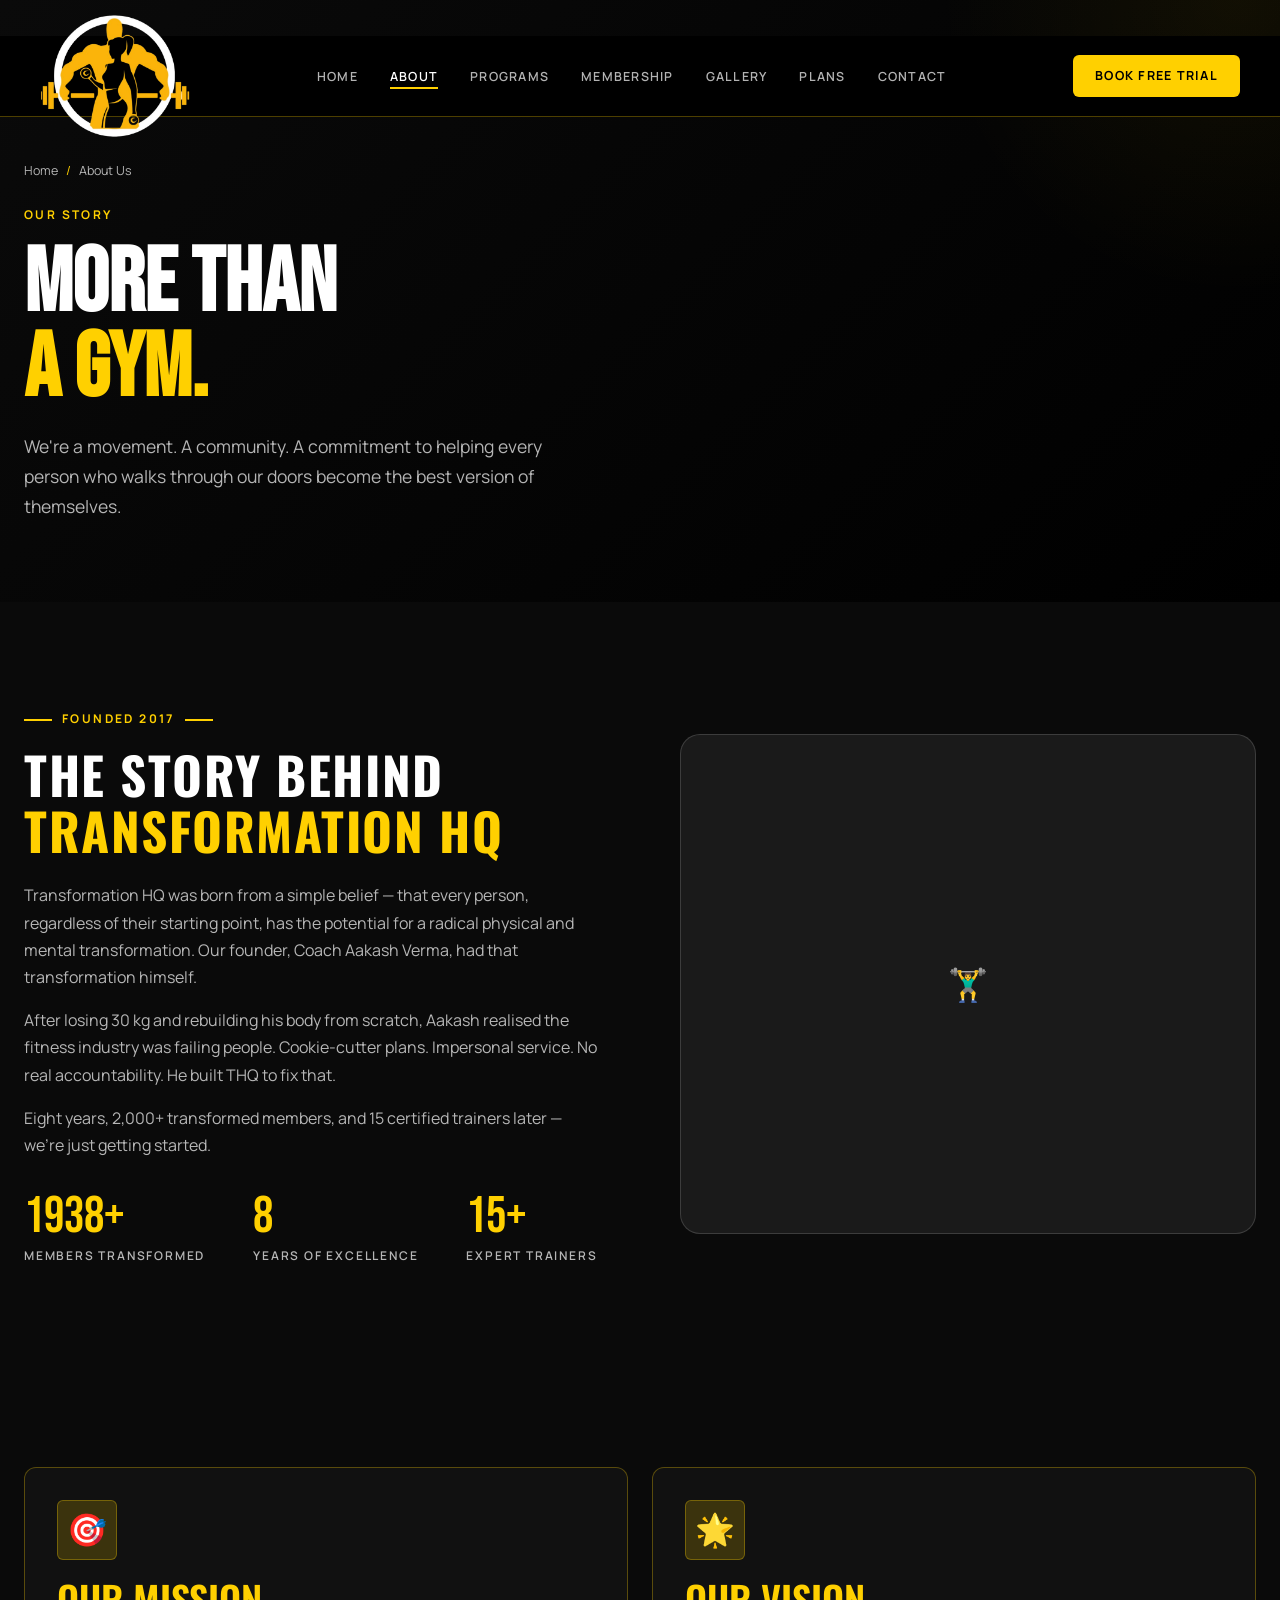
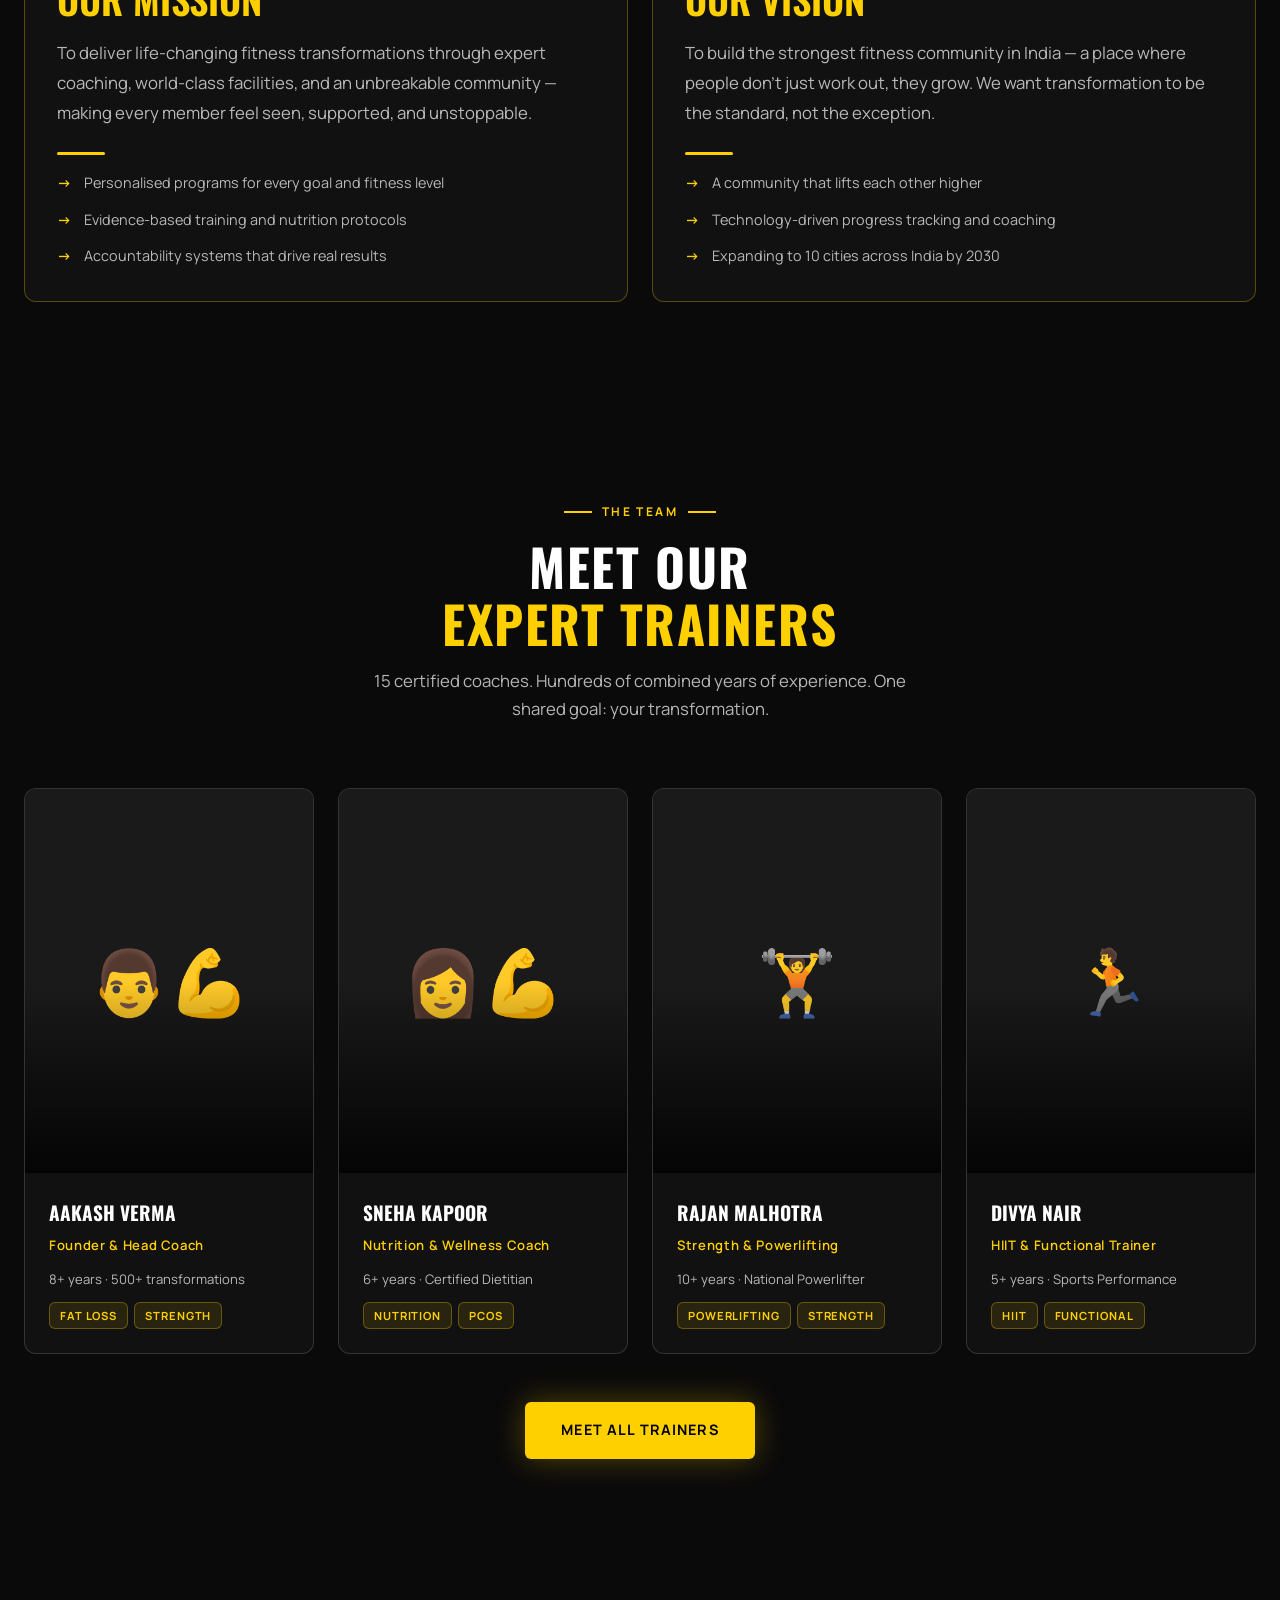
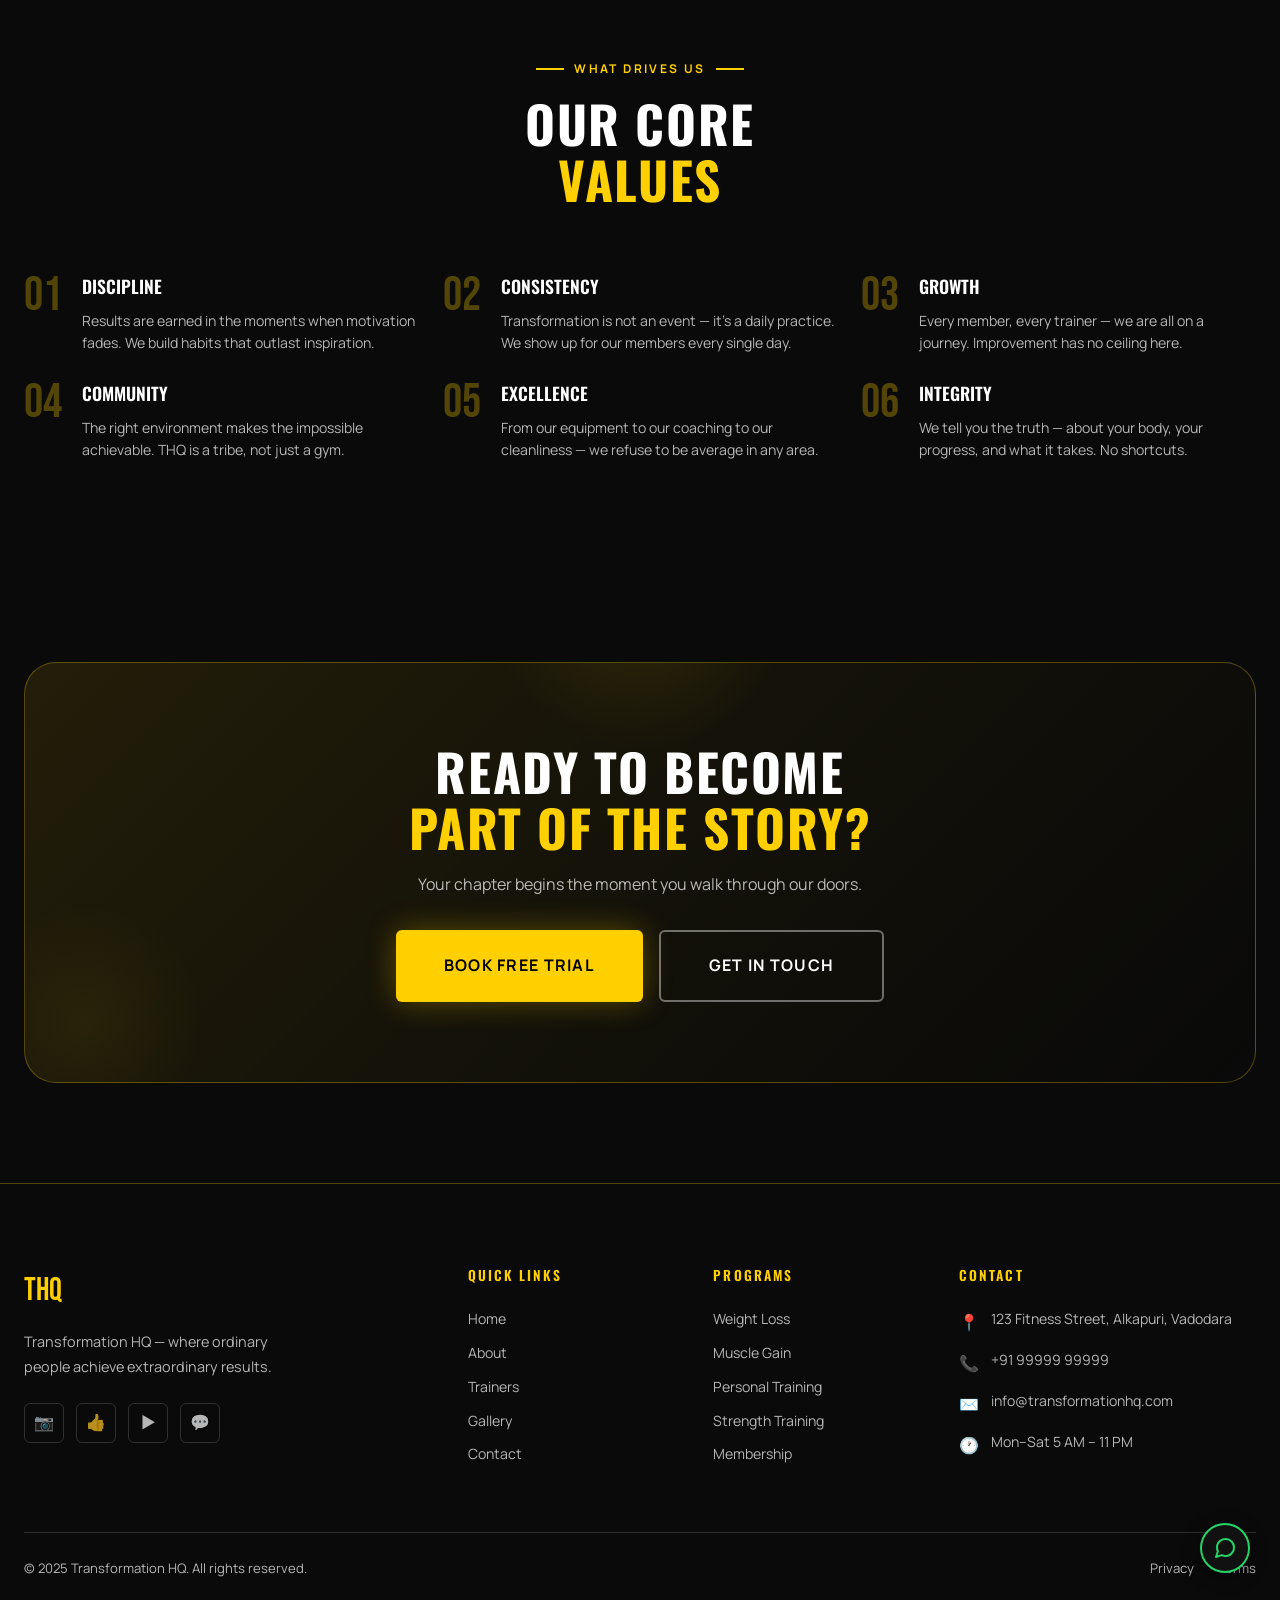
==== commit d7a8632f: "Update about.html" ====
--- a/about.html
+++ b/about.html
@@ -24,10 +24,10 @@
   <nav class="navbar" role="navigation">
     <div class="nav-inner">
       <a href="home.html" class="nav-logo">
-        <img src="assets/logo.png" alt="My Business Name" width="150">
+        <img src="assets/favicon1.png" alt="My Business Name" width="150">
       </a>
       <ul class="nav-links">
-        <li><a href="home.html">Home</a></li>
+        <li><a href="index.html">Home</a></li>
         <li><a href="about.html" class="active">About</a></li>
         <li><a href="programs.html">Programs</a></li>
         <li><a href="membership.html">Membership</a></li>
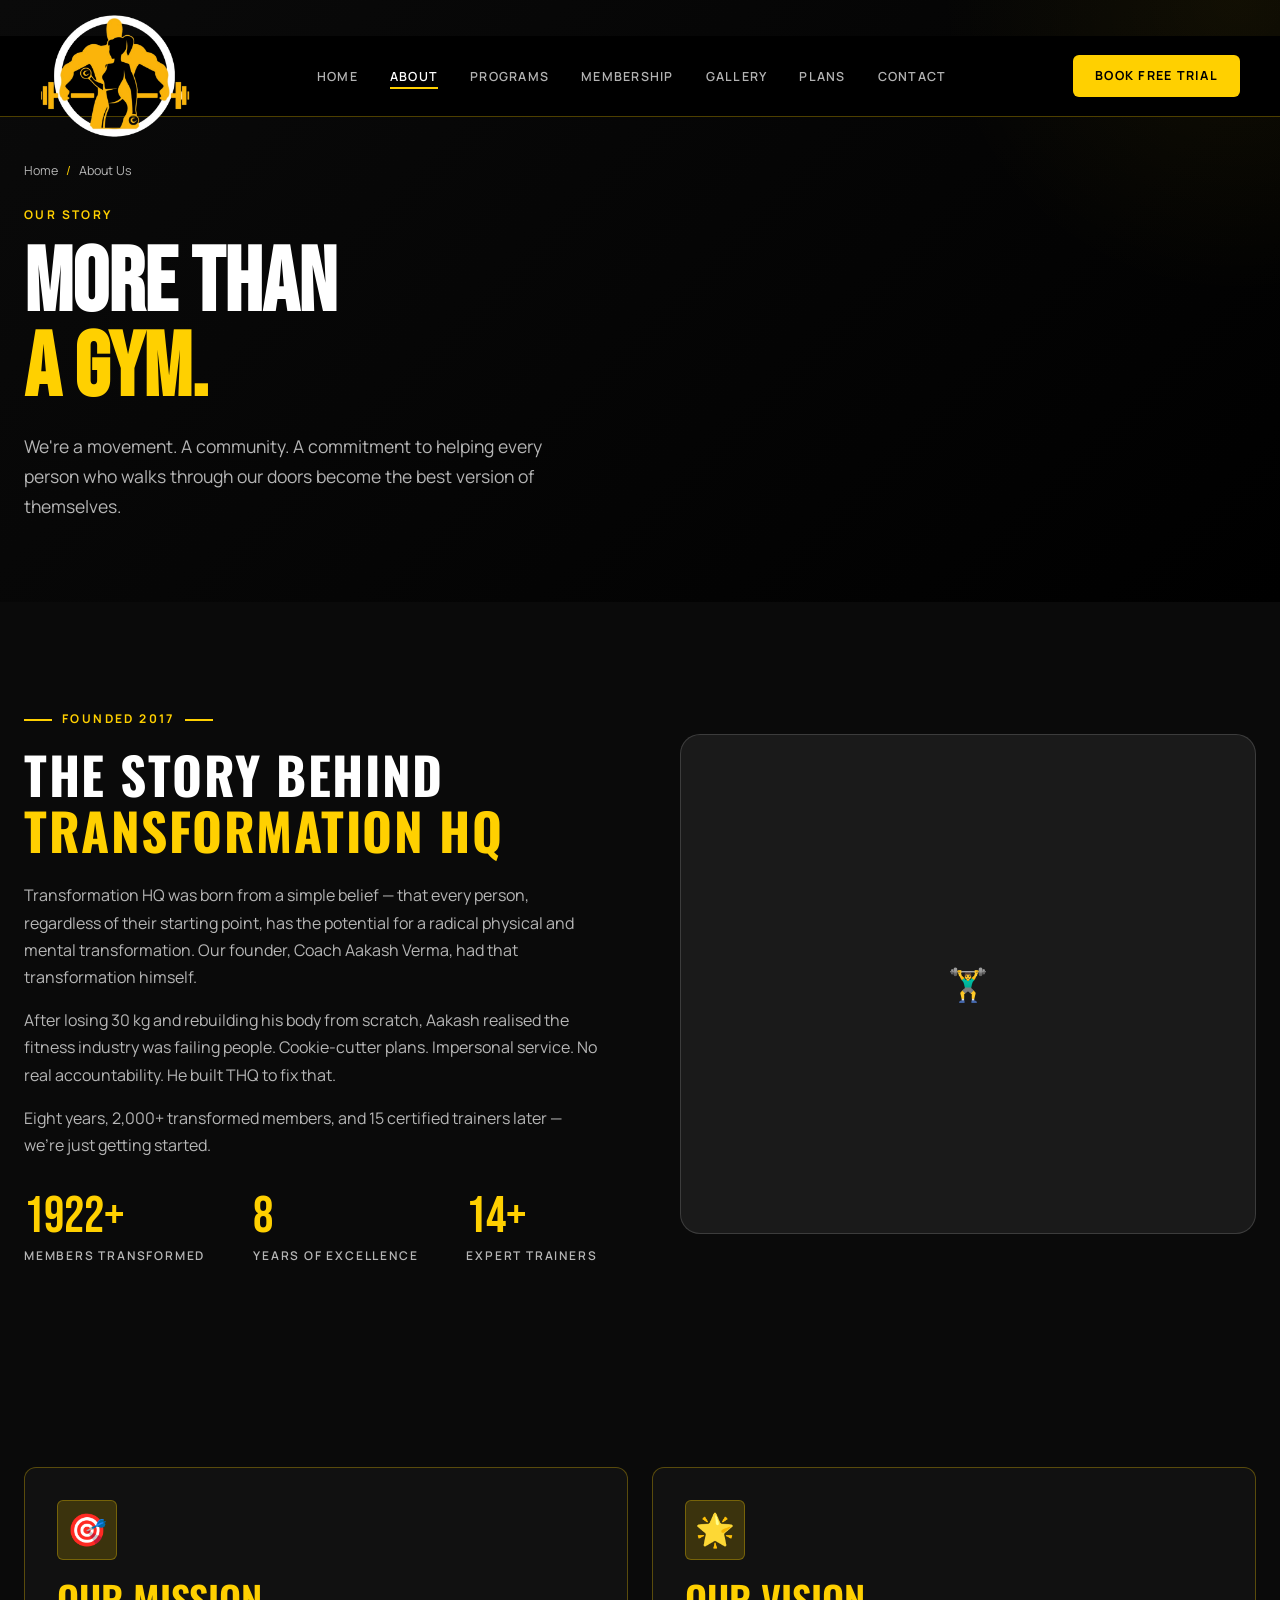
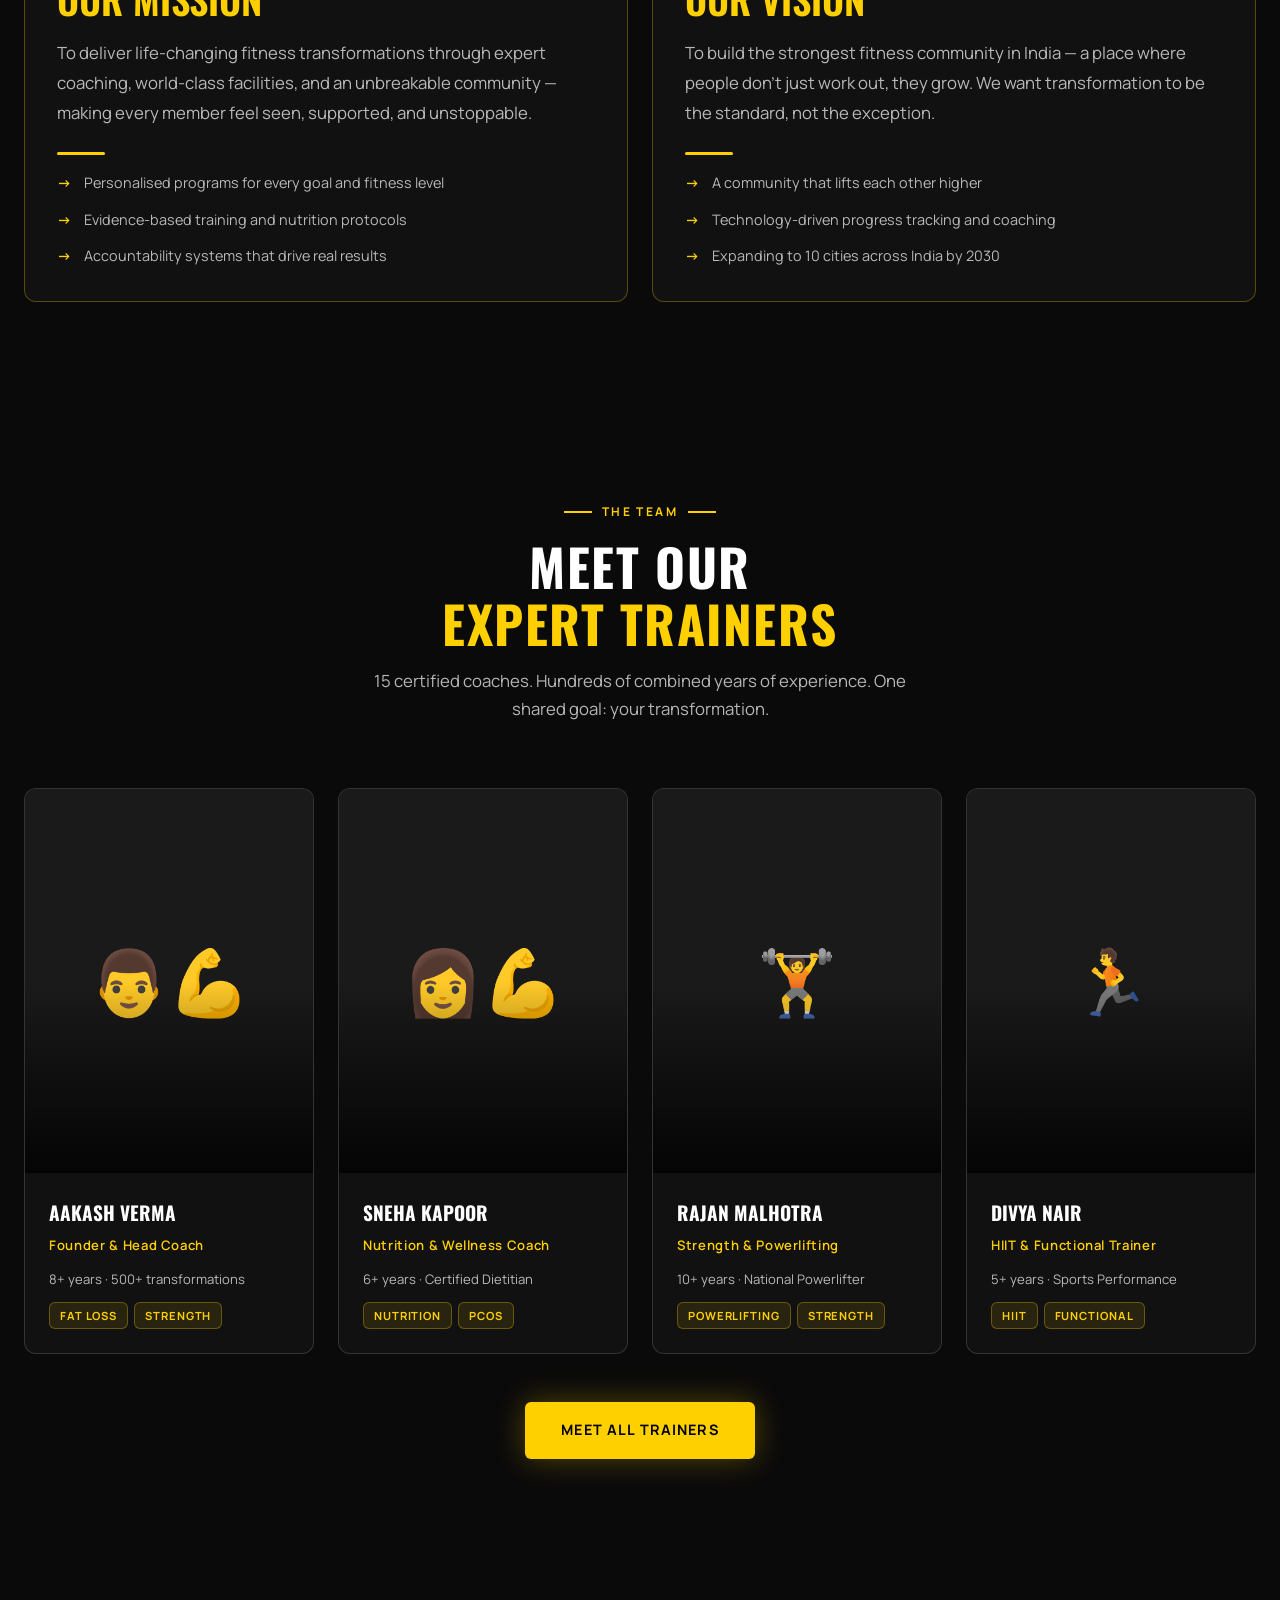
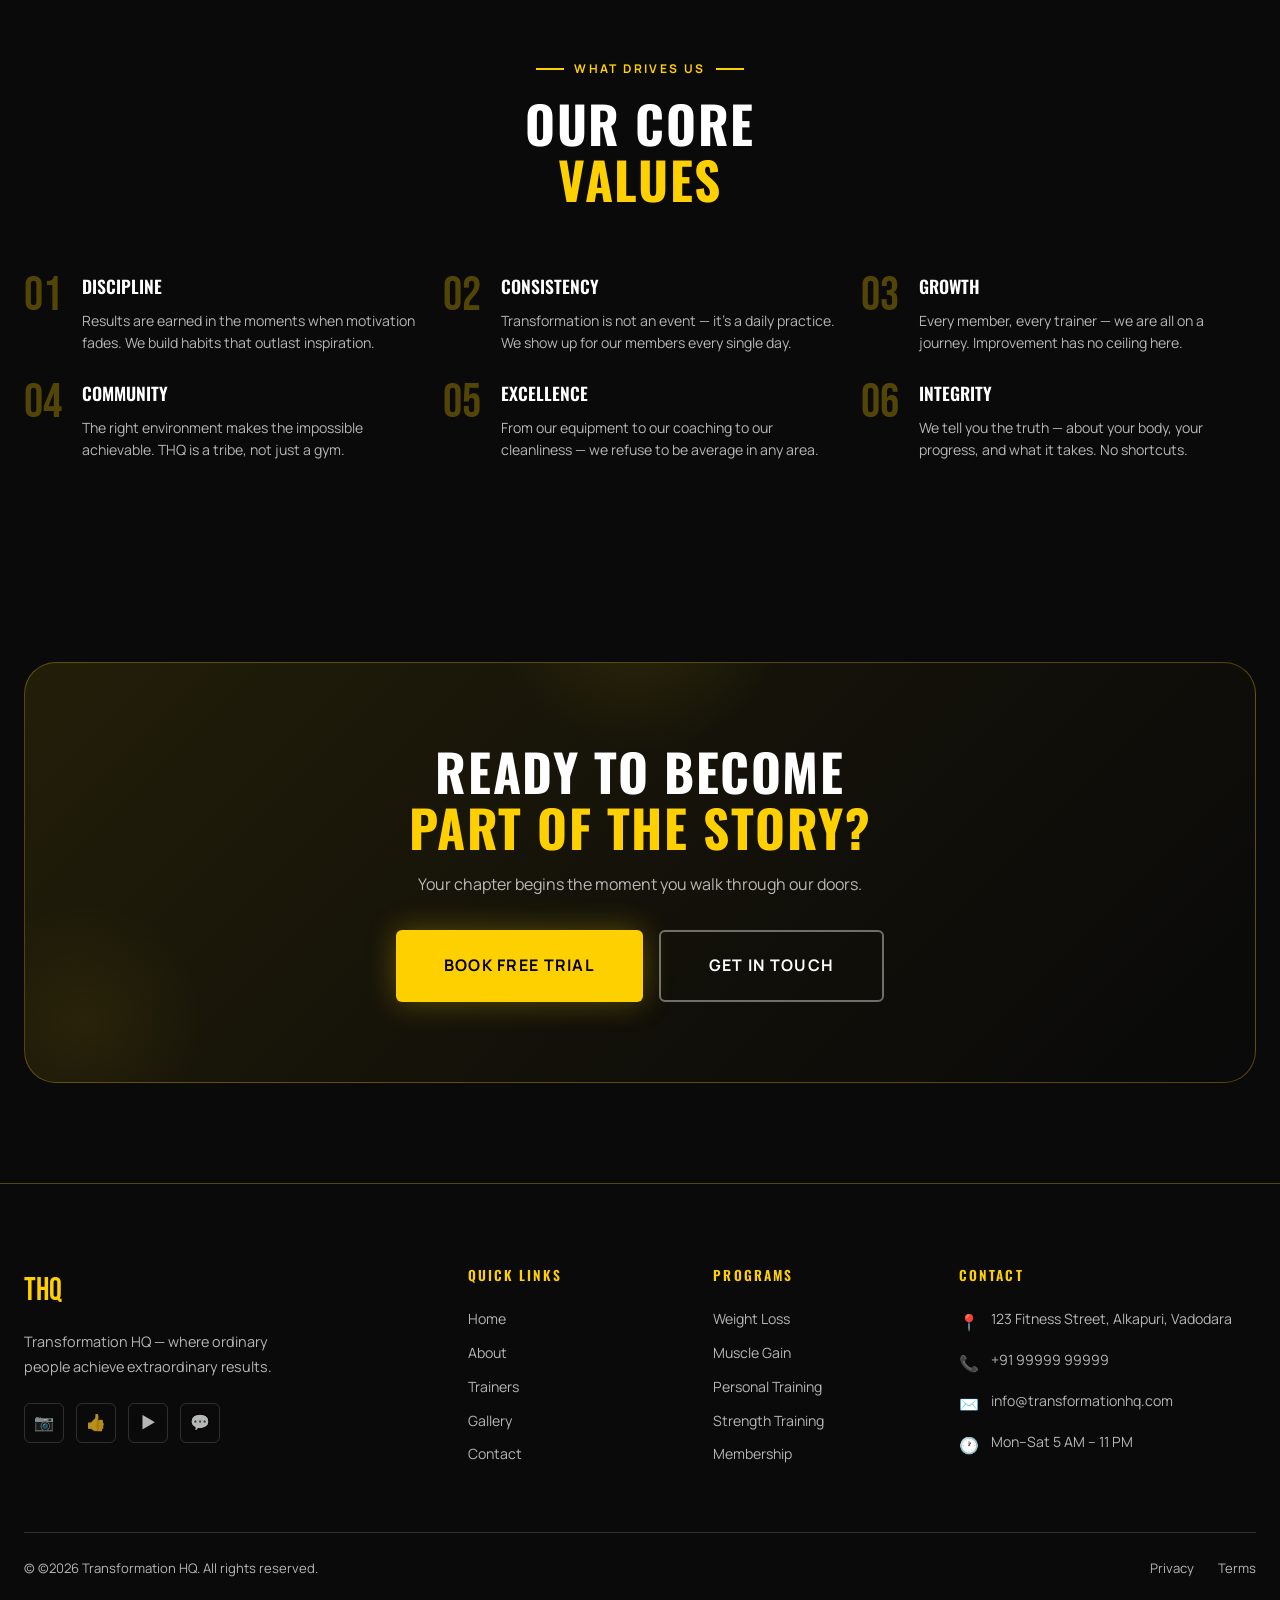
==== commit fce61702: "Update about.html" ====
--- a/about.html
+++ b/about.html
@@ -347,7 +347,7 @@
         </div>
       </div>
       <div class="footer-bottom">
-        <p class="footer-copyright">&copy; 2025 Transformation HQ. All rights reserved.</p>
+        <p class="footer-copyright">&copy; ©2026 Transformation HQ. All rights reserved.</p>
         <div class="footer-legal"><a href="#">Privacy</a><a href="#">Terms</a></div>
       </div>
     </div>
@@ -360,25 +360,10 @@
     @media (max-width: 1024px) { .about-story-grid { grid-template-columns: 1fr; } }
   </style>
 
-  <!-- Floating Action Buttons -->
-  <div class="floating-actions">
-    <!-- WhatsApp Floating Button -->
-    <a href="https://wa.me/919999999999" target="_blank" rel="noopener noreferrer" class="floating-wa" aria-label="Chat on WhatsApp">
-      <!-- WhatsApp SVG Icon -->
-      <svg viewBox="0 0 24 24" width="24" height="24" stroke="currentColor" stroke-width="2" fill="none" stroke-linecap="round" stroke-linejoin="round">
-        <path d="M21 11.5a8.38 8.38 0 0 1-.9 3.8 8.5 8.5 0 0 1-7.6 4.7 8.38 8.38 0 0 1-3.8-.9L3 21l1.9-5.7a8.38 8.38 0 0 1-.9-3.8 8.5 8.5 0 0 1 4.7-7.6 8.38 8.38 0 0 1 3.8-.9h.5a8.48 8.48 0 0 1 8 8v.5z"></path>
-      </svg>
-    </a>
-
-    <!-- Back to Top Button -->
-    <button id="back-to-top" aria-label="Back to top">
-      <svg viewBox="0 0 24 24" width="24" height="24" stroke="currentColor" stroke-width="2" fill="none" stroke-linecap="round" stroke-linejoin="round">
-        <polyline points="18 15 12 9 6 15"></polyline>
-      </svg>
-    </button>
-  </div>
-
+<!---- Floating Buttion-------->
+  
+
+  
   <script src="main.js"></script>
-
 </body>
 </html>
